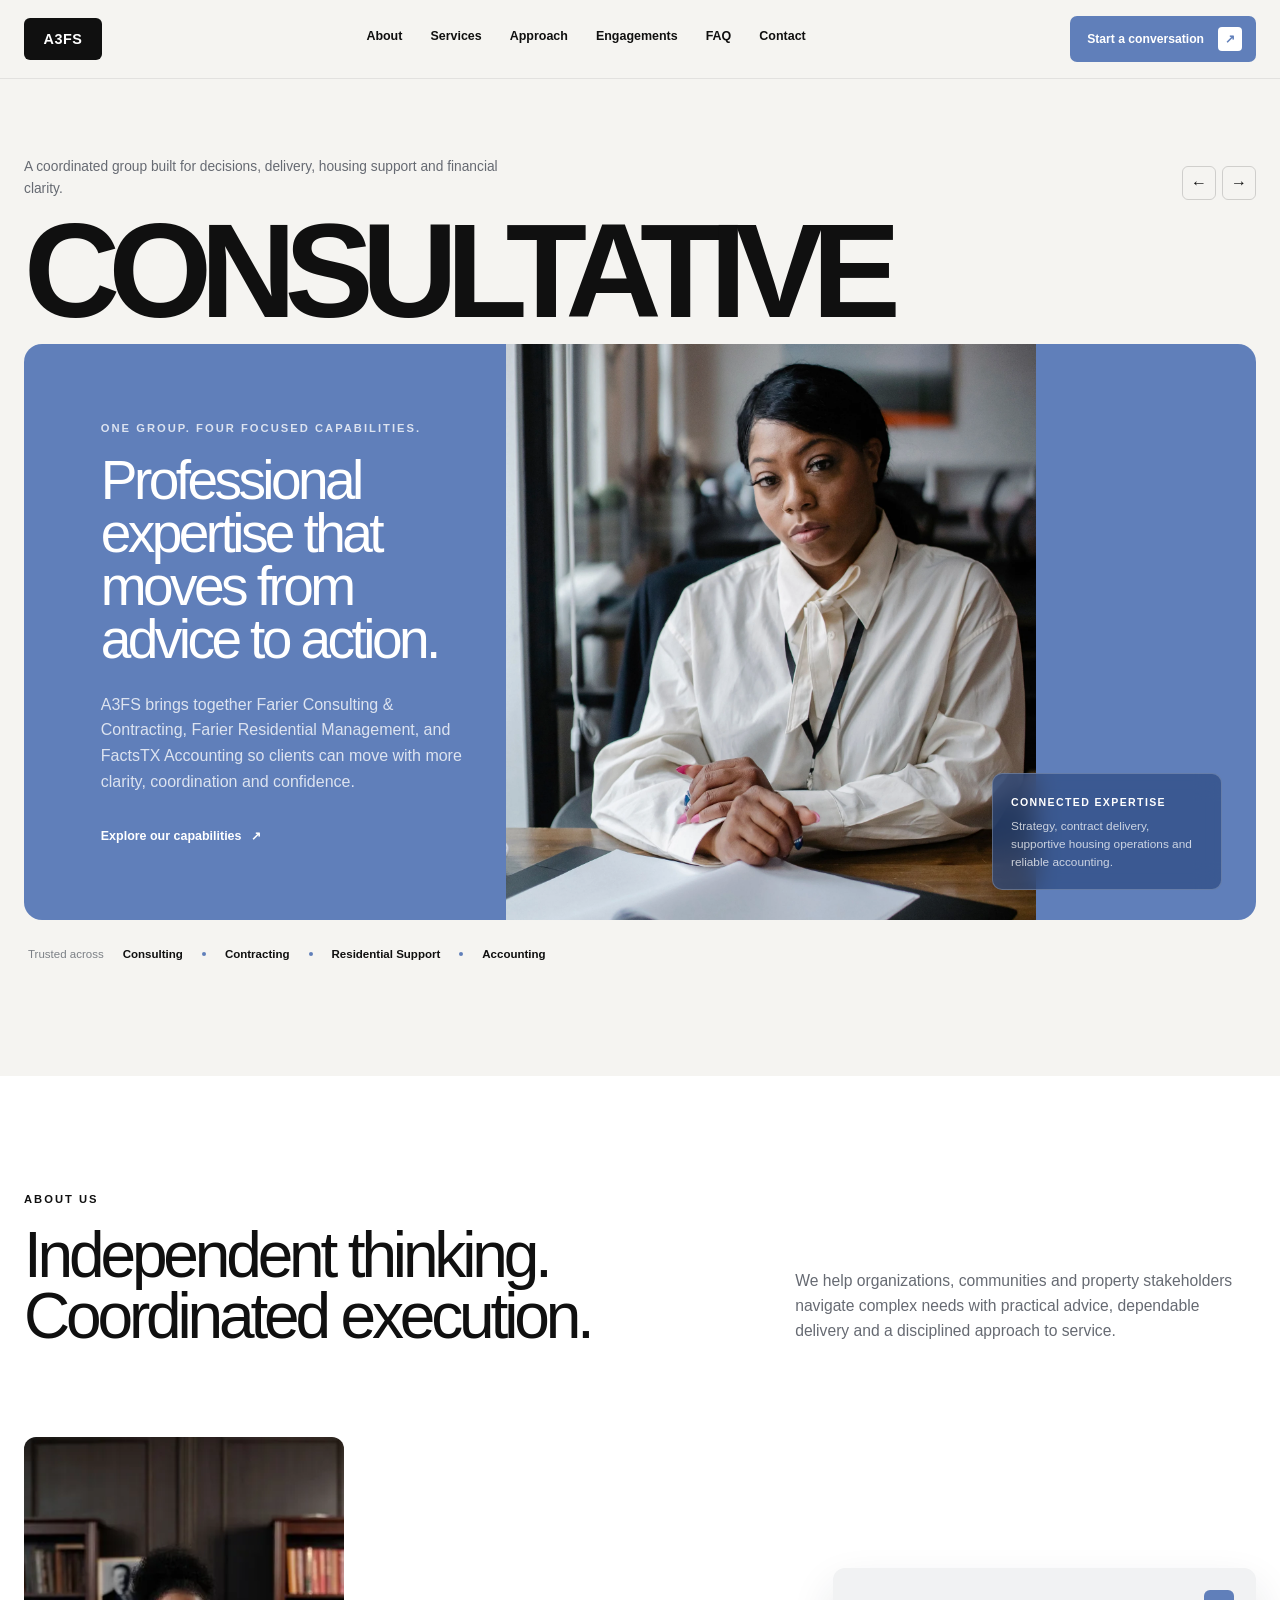
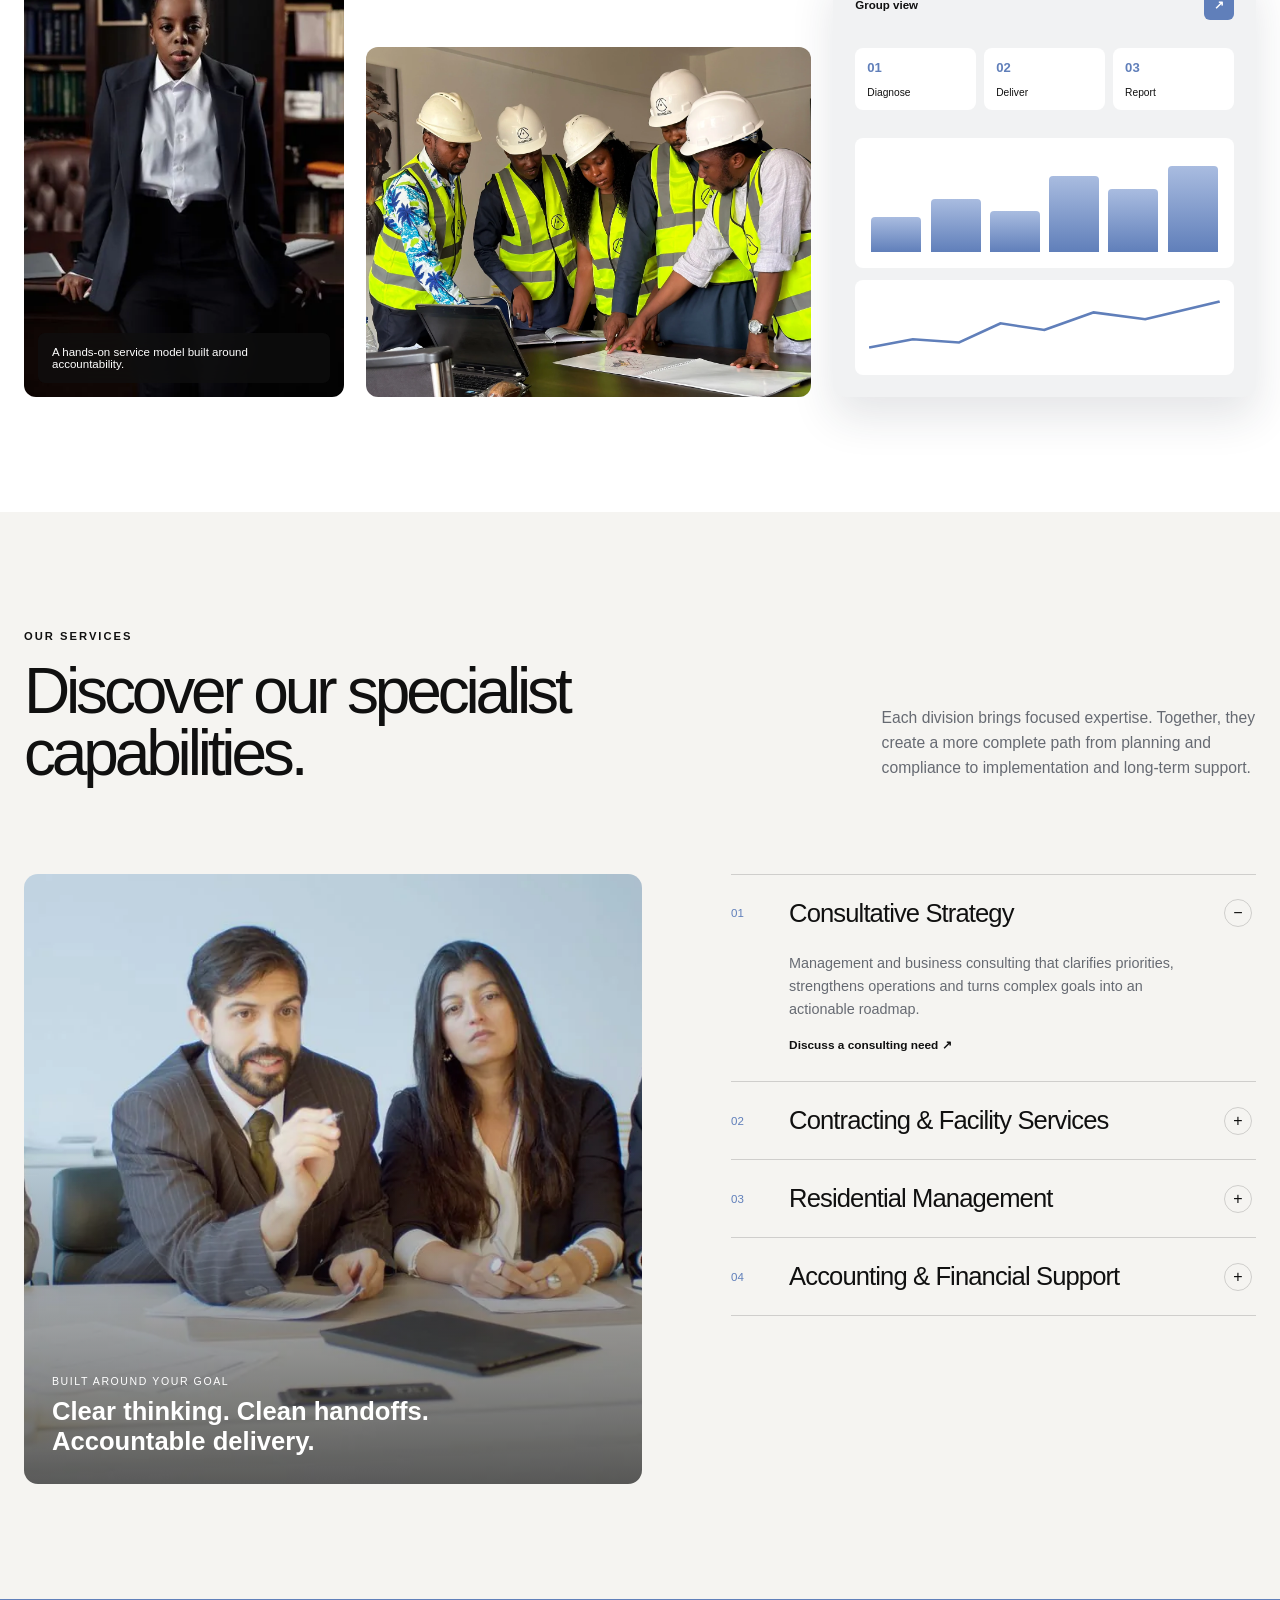
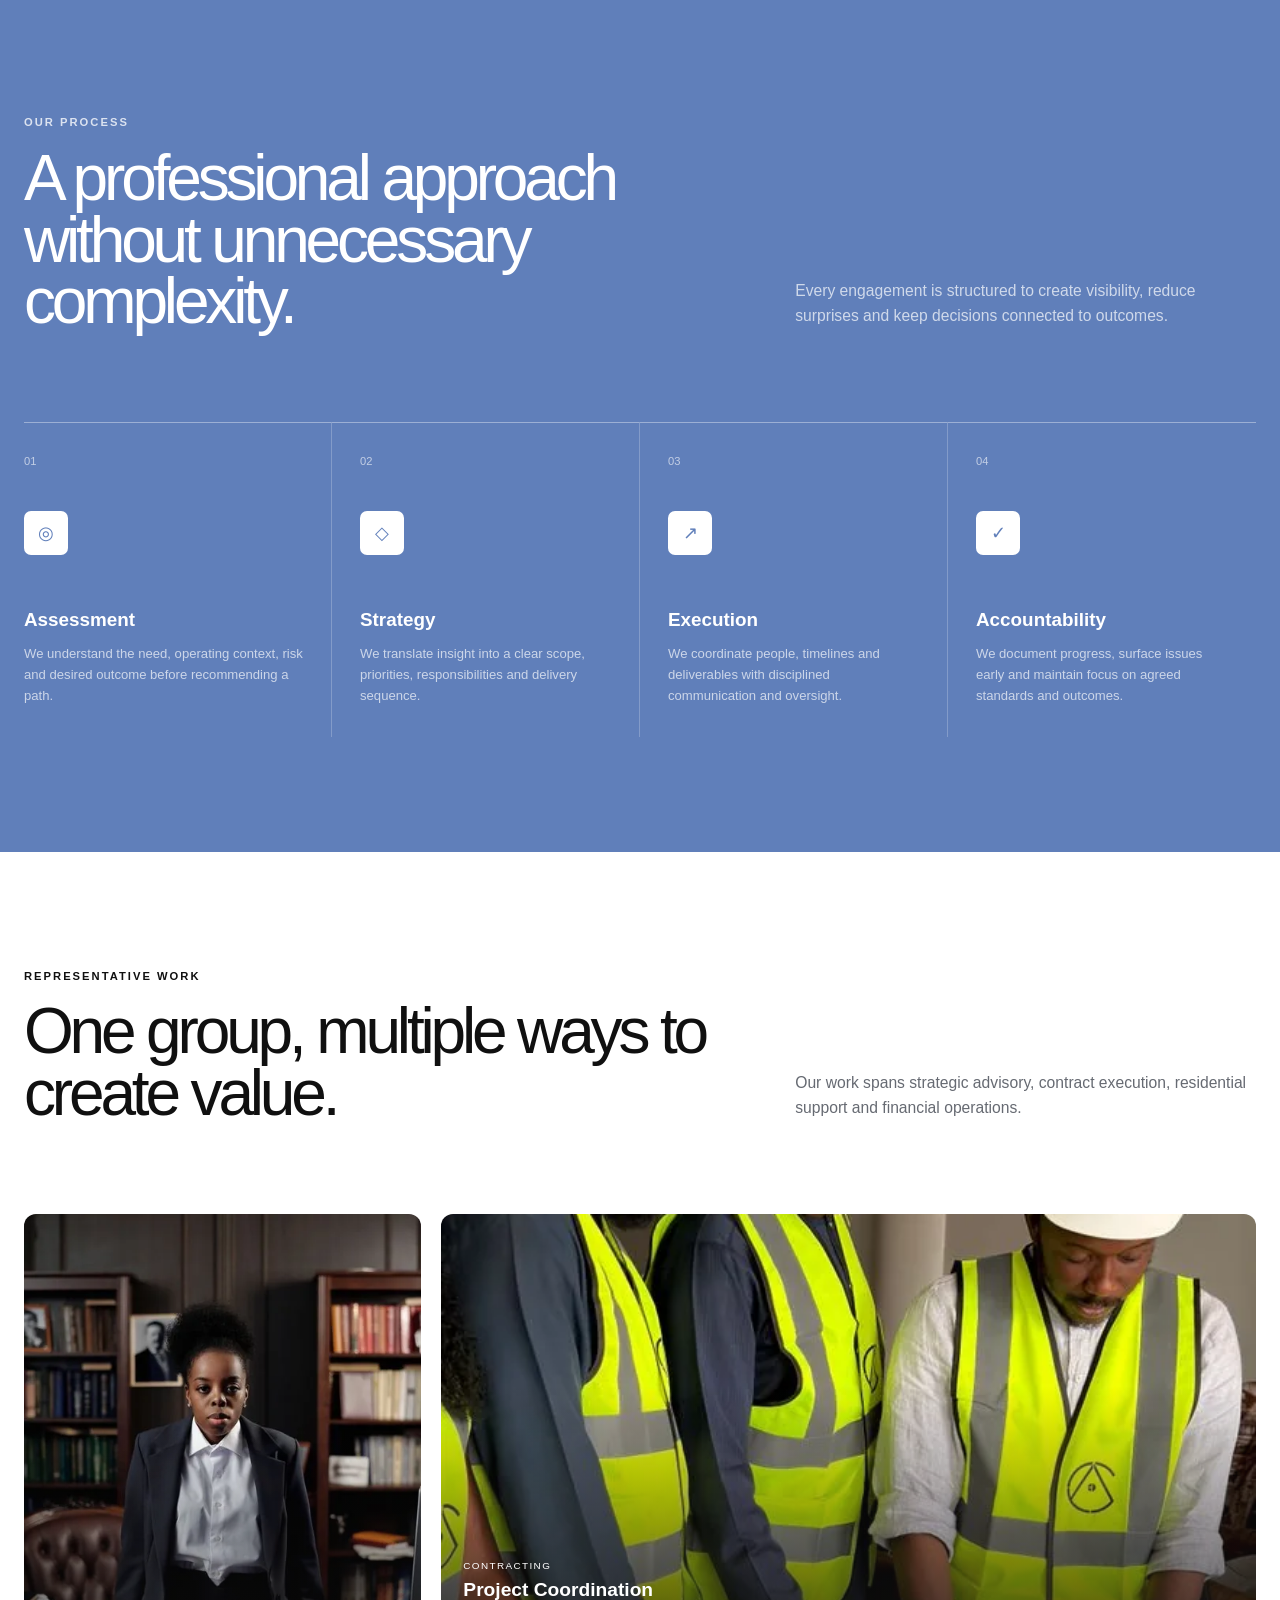
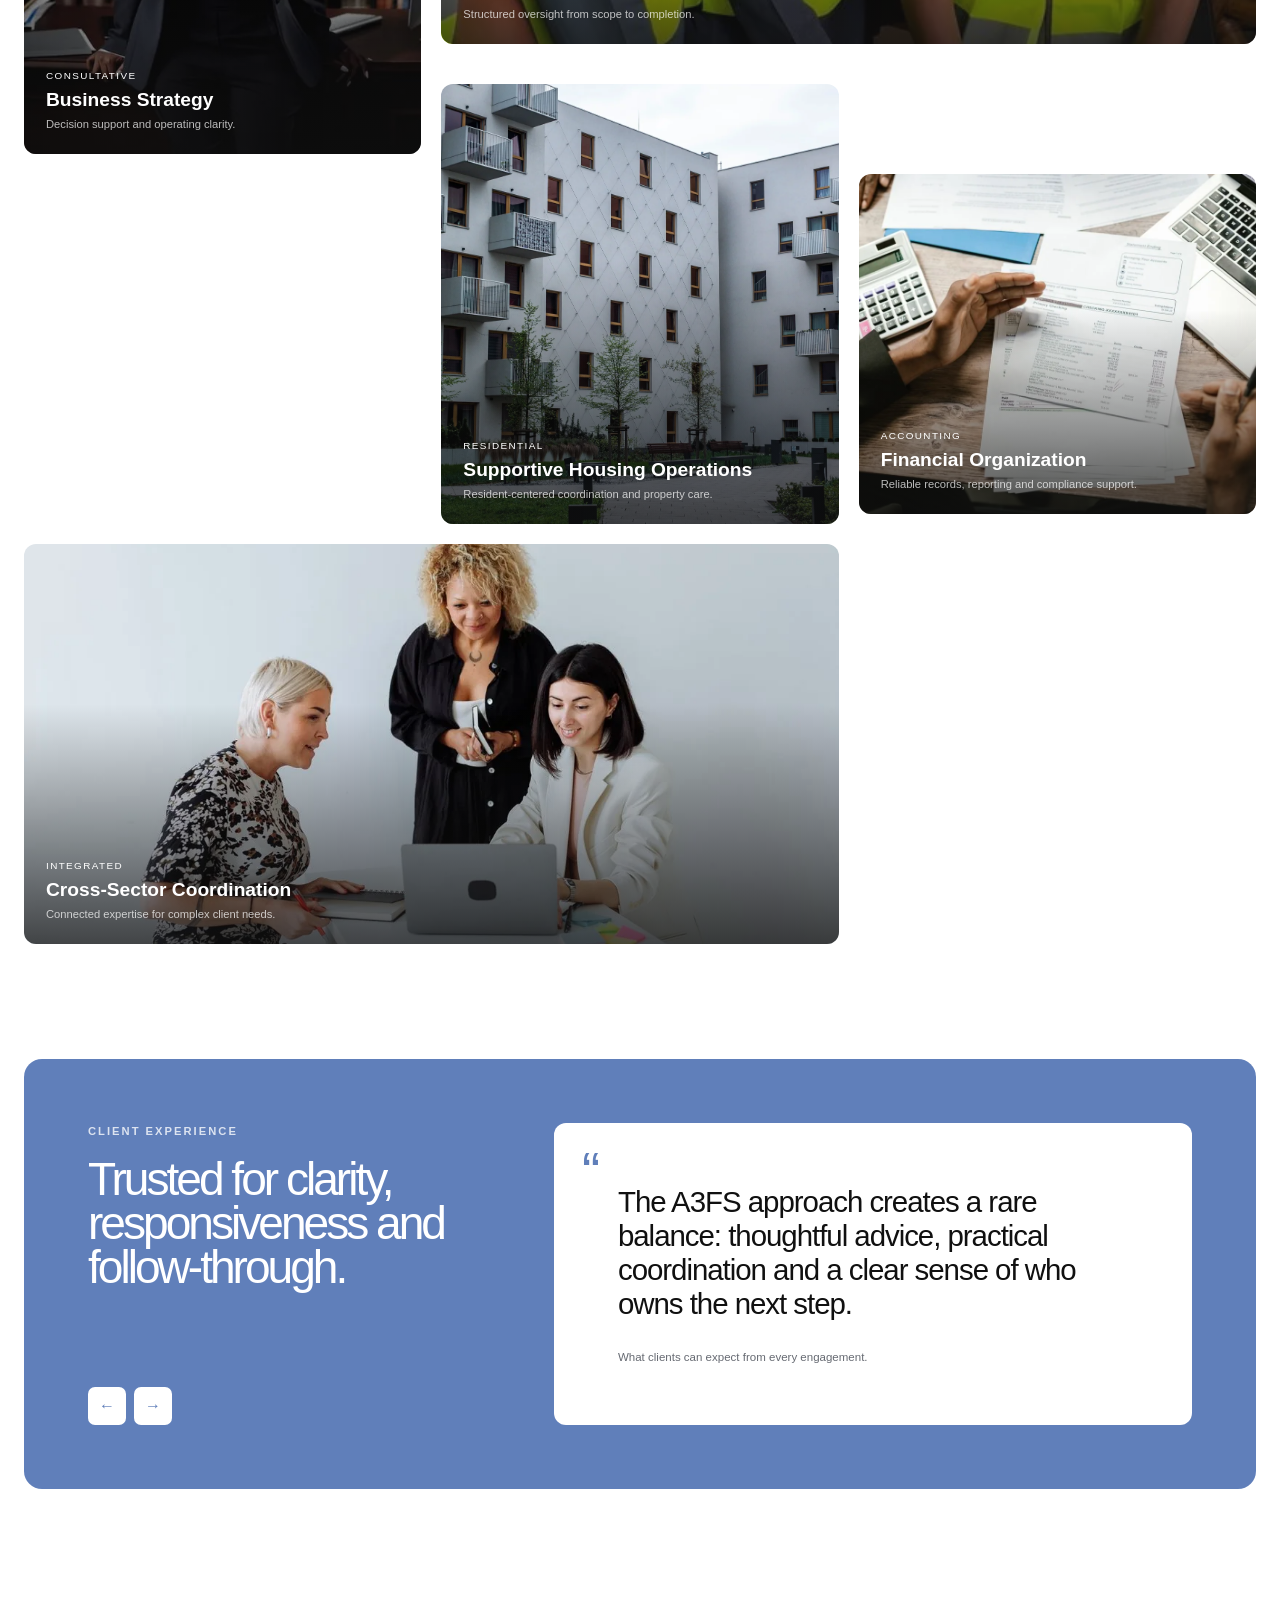
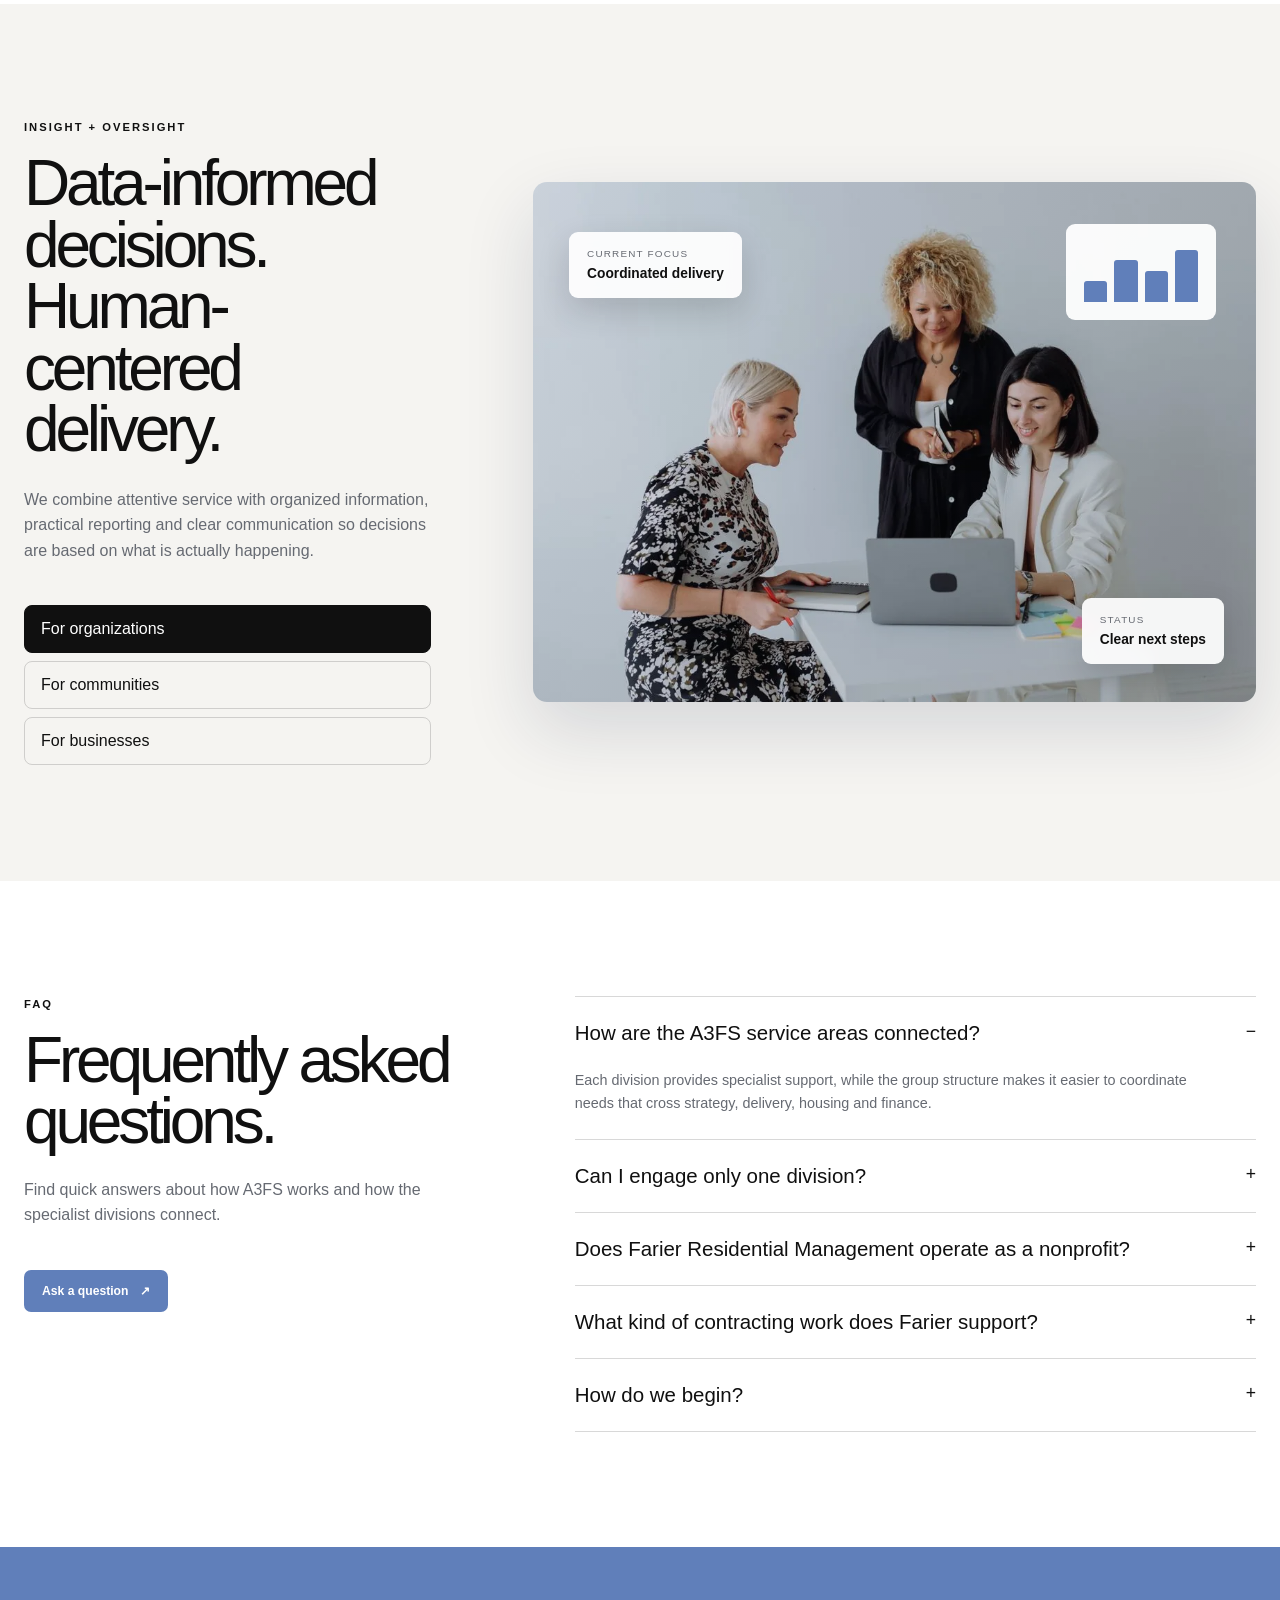
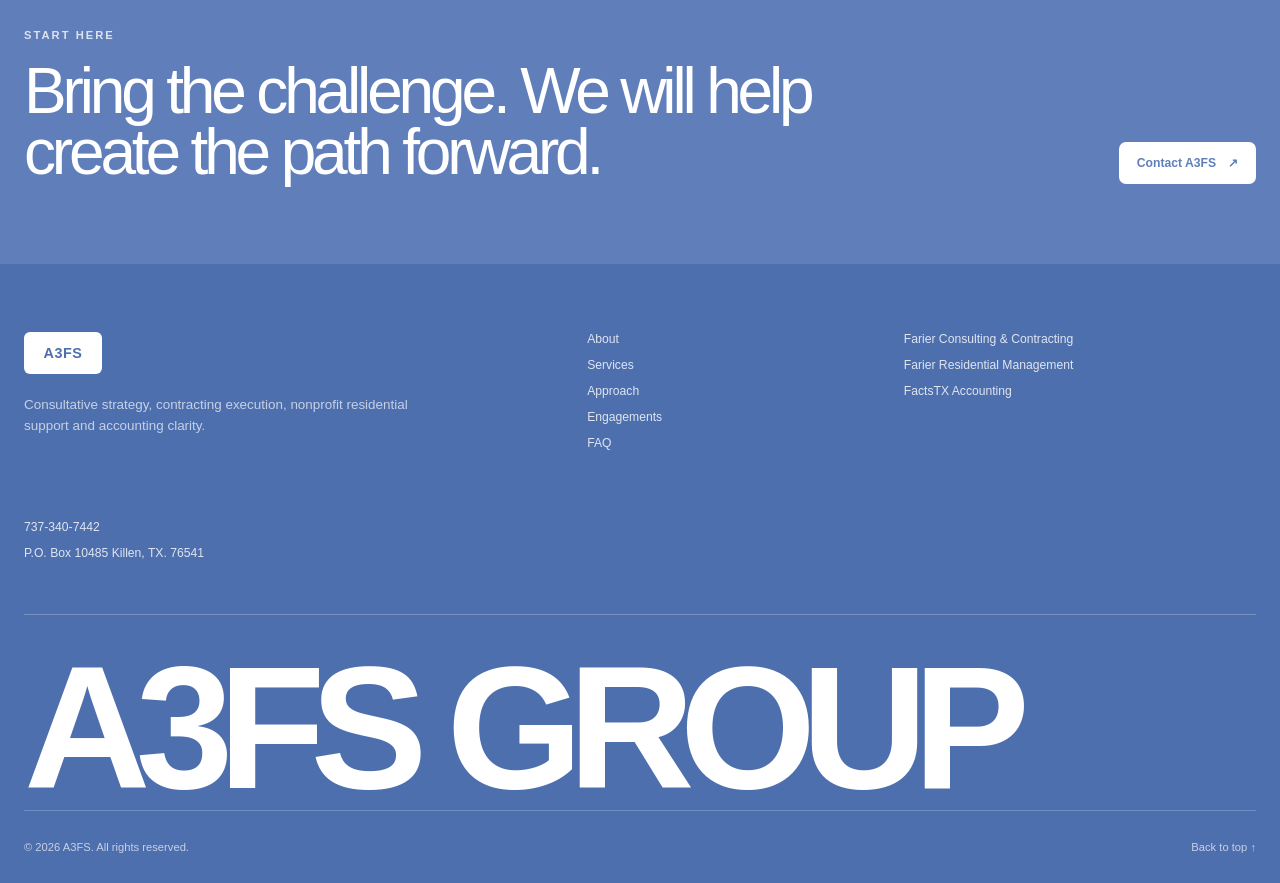
==== index.html @ 87b5f7b6 "first commit" ====
<!DOCTYPE html>
<html lang="en">
<head>
  <meta charset="UTF-8" />
  <meta name="viewport" content="width=device-width, initial-scale=1.0" />
  <meta name="description" content="A3FS unites consultative strategy, contracting execution, nonprofit residential support, and accounting clarity under one coordinated group." />
  <meta name="theme-color" content="#5f7fba" />
  <title>A3FS | Consultative, Contracting, Residential & Accounting</title>
  <link rel="preload" href="assets/images/hero-businesswoman.webp" as="image" />
  <link rel="stylesheet" href="styles.css" />
  
  <script src="script.js" defer></script>
</head>
<body>
  <a class="skip-link" href="#main-content">Skip to content</a>

  <header class="site-header" id="top">
    <div class="shell site-header__inner">
      <a class="brand" href="#top" aria-label="A3FS home">
        <span class="brand__mark">A3FS</span>
      </a>

      <button class="menu-toggle" type="button" aria-expanded="false" aria-controls="primary-navigation" aria-label="Open navigation menu">
        <span></span><span></span>
      </button>

      <nav class="primary-nav" id="primary-navigation" aria-label="Primary navigation">
        <a href="#about">About</a>
        <a href="#services">Services</a>
        <a href="#approach">Approach</a>
        <a href="#engagements">Engagements</a>
        <a href="#faq">FAQ</a>
        <a href="#contact">Contact</a>
      </nav>

      <a class="header-cta" href="#contact">
        <span>Start a conversation</span>
        <span aria-hidden="true">↗</span>
      </a>
    </div>
  </header>

  <main id="main-content">
    <section class="hero section" aria-labelledby="hero-title">
      <div class="shell">
        <div class="hero__topline">
          <p>A coordinated group built for decisions, delivery, housing support and financial clarity.</p>
          <div class="hero__controls" aria-label="Headline controls">
            <button class="icon-button" type="button" data-word-direction="prev" aria-label="Show previous headline word">←</button>
            <button class="icon-button" type="button" data-word-direction="next" aria-label="Show next headline word">→</button>
          </div>
        </div>

        <h1 class="hero__headline" id="hero-title" aria-live="polite">
          <span class="word-rotator" data-word-rotator>
            <span class="word-rotator__word is-active">CONSULTATIVE</span>
            <span class="word-rotator__word">CONTRACTING</span>
            <span class="word-rotator__word">RESIDENTIAL</span>
            <span class="word-rotator__word">ACCOUNTING</span>
          </span>
        </h1>

        <div class="hero-card reveal">
          <div class="hero-card__copy">
            <p class="eyebrow eyebrow--light">One group. Four focused capabilities.</p>
            <h2>Professional expertise that moves from advice to action.</h2>
            <p>A3FS brings together Farier Consulting &amp; Contracting, Farier Residential Management, and FactsTX Accounting so clients can move with more clarity, coordination and confidence.</p>
            <a class="text-link text-link--light" href="#services">Explore our capabilities <span aria-hidden="true">↗</span></a>
          </div>

          <div class="hero-card__portrait-wrap">
            <div class="hero-card__shape" aria-hidden="true"></div>
            <img class="hero-card__portrait" src="assets/images/hero-businesswoman.webp" alt="A confident business professional" width="1600" height="2400" />
          </div>

          <div class="hero-card__note">
            <span>Connected expertise</span>
            <p>Strategy, contract delivery, supportive housing operations and reliable accounting.</p>
          </div>
        </div>

        <div class="client-strip reveal" aria-label="A3FS business areas">
          <span>Trusted across</span>
          <strong>Consulting</strong>
          <i aria-hidden="true"></i>
          <strong>Contracting</strong>
          <i aria-hidden="true"></i>
          <strong>Residential Support</strong>
          <i aria-hidden="true"></i>
          <strong>Accounting</strong>
        </div>
      </div>
    </section>

    <section class="section about" id="about">
      <div class="shell">
        <div class="section-intro reveal">
          <div>
            <p class="eyebrow">About us</p>
            <h2>Independent thinking. Coordinated execution.</h2>
          </div>
          <p>We help organizations, communities and property stakeholders navigate complex needs with practical advice, dependable delivery and a disciplined approach to service.</p>
        </div>

        <div class="about-grid reveal">
          <figure class="about-grid__portrait">
            <img src="assets/images/executive-portrait.webp" alt="A professional executive standing in an office" width="500" height="750" loading="lazy" />
            <figcaption>A hands-on service model built around accountability.</figcaption>
          </figure>

          <figure class="about-grid__architecture">
            <img src="assets/images/consulting-contracting.webp" alt="Professionals reviewing plans together" width="1600" height="1200" loading="lazy" />
          </figure>

          <div class="insight-card" aria-label="Illustrative coordination dashboard">
            <div class="insight-card__header">
              <span>Group view</span>
              <button type="button" aria-label="Open dashboard preview">↗</button>
            </div>
            <div class="insight-card__metrics">
              <span><b>01</b> Diagnose</span>
              <span><b>02</b> Deliver</span>
              <span><b>03</b> Report</span>
            </div>
            <div class="insight-card__chart" aria-hidden="true">
              <i style="--bar: 36%"></i>
              <i style="--bar: 54%"></i>
              <i style="--bar: 42%"></i>
              <i style="--bar: 78%"></i>
              <i style="--bar: 64%"></i>
              <i style="--bar: 88%"></i>
            </div>
            <div class="insight-card__line" aria-hidden="true">
              <svg viewBox="0 0 320 80" preserveAspectRatio="none">
                <polyline points="0,64 40,54 82,58 120,35 160,43 205,22 252,30 320,9" fill="none" stroke="currentColor" stroke-width="3" />
              </svg>
            </div>
          </div>
        </div>
      </div>
    </section>

    <section class="section services" id="services">
      <div class="shell">
        <div class="section-intro section-intro--wide reveal">
          <div>
            <p class="eyebrow">Our services</p>
            <h2>Discover our specialist capabilities.</h2>
          </div>
          <p>Each division brings focused expertise. Together, they create a more complete path from planning and compliance to implementation and long-term support.</p>
        </div>

        <div class="services-layout">
          <figure class="services-feature reveal">
            <img src="assets/images/team-meeting.webp" alt="A business team in a professional meeting" width="1260" height="709" loading="lazy" />
            <div class="services-feature__overlay">
              <span>Built around your goal</span>
              <strong>Clear thinking. Clean handoffs. Accountable delivery.</strong>
            </div>
          </figure>

          <div class="service-list reveal">
            <article class="service-item is-open">
              <button class="service-item__trigger" type="button" aria-expanded="true">
                <span class="service-item__index">01</span>
                <span class="service-item__title">Consultative Strategy</span>
                <span class="service-item__icon" aria-hidden="true">−</span>
              </button>
              <div class="service-item__panel">
                <p>Management and business consulting that clarifies priorities, strengthens operations and turns complex goals into an actionable roadmap.</p>
                <a href="https://farierconsultingllc.com" target="_blank" rel="noopener noreferrer">Discuss a consulting need ↗</a>
              </div>
            </article>

            <article class="service-item">
              <button class="service-item__trigger" type="button" aria-expanded="false">
                <span class="service-item__index">02</span>
                <span class="service-item__title">Contracting &amp; Facility Services</span>
                <span class="service-item__icon" aria-hidden="true">+</span>
              </button>
              <div class="service-item__panel" hidden>
                <p>Construction coordination, facility support, project oversight and dependable contract delivery for public and private sector needs.</p>
                <a href="https://fariercc.com" target="_blank" rel="noopener noreferrer">Discuss a project ↗</a>
              </div>
            </article>

            <article class="service-item">
              <button class="service-item__trigger" type="button" aria-expanded="false">
                <span class="service-item__index">03</span>
                <span class="service-item__title">Residential Management</span>
                <span class="service-item__icon" aria-hidden="true">+</span>
              </button>
              <div class="service-item__panel" hidden>
                <p>Mission-driven residential support focused on safe housing, dignified resident experience, property coordination and community stability.</p>
                <a href="https://farierresidentialmanagement.com" target="_blank" rel="noopener noreferrer">Explore residential support ↗</a>
              </div>
            </article>

            <article class="service-item">
              <button class="service-item__trigger" type="button" aria-expanded="false">
                <span class="service-item__index">04</span>
                <span class="service-item__title">Accounting &amp; Financial Support</span>
                <span class="service-item__icon" aria-hidden="true">+</span>
              </button>
              <div class="service-item__panel" hidden>
                <p>Bookkeeping, reporting, tax support and organized financial systems that help businesses understand their numbers and make confident decisions.</p>
                <a href="https://factstx.com" target="_blank" rel="noopener noreferrer">Talk to FactsTX ↗</a>
              </div>
            </article>
          </div>
        </div>
      </div>
    </section>

    <section class="section approach" id="approach">
      <div class="shell">
        <div class="section-intro section-intro--light reveal">
          <div>
            <p class="eyebrow eyebrow--light">Our process</p>
            <h2>A professional approach without unnecessary complexity.</h2>
          </div>
          <p>Every engagement is structured to create visibility, reduce surprises and keep decisions connected to outcomes.</p>
        </div>

        <div class="process-grid reveal">
          <article>
            <span>01</span>
            <div class="process-icon" aria-hidden="true">◎</div>
            <h3>Assessment</h3>
            <p>We understand the need, operating context, risk and desired outcome before recommending a path.</p>
          </article>
          <article>
            <span>02</span>
            <div class="process-icon" aria-hidden="true">◇</div>
            <h3>Strategy</h3>
            <p>We translate insight into a clear scope, priorities, responsibilities and delivery sequence.</p>
          </article>
          <article>
            <span>03</span>
            <div class="process-icon" aria-hidden="true">↗</div>
            <h3>Execution</h3>
            <p>We coordinate people, timelines and deliverables with disciplined communication and oversight.</p>
          </article>
          <article>
            <span>04</span>
            <div class="process-icon" aria-hidden="true">✓</div>
            <h3>Accountability</h3>
            <p>We document progress, surface issues early and maintain focus on agreed standards and outcomes.</p>
          </article>
        </div>
      </div>
    </section>

    <section class="section engagements" id="engagements">
      <div class="shell">
        <div class="section-intro reveal">
          <div>
            <p class="eyebrow">Representative work</p>
            <h2>One group, multiple ways to create value.</h2>
          </div>
          <p>Our work spans strategic advisory, contract execution, residential support and financial operations.</p>
        </div>

        <div class="project-mosaic">
          <article class="project-card project-card--portrait reveal">
            <img src="assets/images/executive-portrait.webp" alt="Professional executive portrait" width="500" height="750" loading="lazy" />
            <div><span>Consultative</span><h3>Business Strategy</h3><p>Decision support and operating clarity.</p></div>
          </article>

          <article class="project-card project-card--wide reveal">
            <img src="assets/images/construction-team.webp" alt="Construction professionals reviewing a site plan" width="563" height="750" loading="lazy" />
            <div><span>Contracting</span><h3>Project Coordination</h3><p>Structured oversight from scope to completion.</p></div>
          </article>

          <article class="project-card project-card--landscape reveal">
            <img src="assets/images/residential-modern.webp" alt="Modern residential apartment community" width="1067" height="1600" loading="lazy" />
            <div><span>Residential</span><h3>Supportive Housing Operations</h3><p>Resident-centered coordination and property care.</p></div>
          </article>

          <article class="project-card project-card--square reveal">
            <img src="assets/images/accounting-desk.webp" alt="Financial documents and calculator on a desk" width="1125" height="750" loading="lazy" />
            <div><span>Accounting</span><h3>Financial Organization</h3><p>Reliable records, reporting and compliance support.</p></div>
          </article>

          <article class="project-card project-card--wide-bottom reveal">
            <img src="assets/images/women-collaborating.webp" alt="Professionals collaborating in an office" width="1125" height="750" loading="lazy" />
            <div><span>Integrated</span><h3>Cross-Sector Coordination</h3><p>Connected expertise for complex client needs.</p></div>
          </article>
        </div>
      </div>
    </section>

    <section class="section testimonial-section">
      <div class="shell">
        <div class="testimonial reveal">
          <div class="testimonial__meta">
            <p class="eyebrow eyebrow--light">Client experience</p>
            <h2>Trusted for clarity, responsiveness and follow-through.</h2>
            <div class="testimonial__controls">
              <button type="button" data-testimonial-direction="prev" aria-label="Previous testimonial">←</button>
              <button type="button" data-testimonial-direction="next" aria-label="Next testimonial">→</button>
            </div>
          </div>

          <div class="testimonial__slides" aria-live="polite">
            <blockquote class="testimonial__slide is-active">
              <span class="quote-mark" aria-hidden="true">“</span>
              <p>The A3FS approach creates a rare balance: thoughtful advice, practical coordination and a clear sense of who owns the next step.</p>
              <footer>What clients can expect from every engagement.</footer>
            </blockquote>
            <blockquote class="testimonial__slide">
              <span class="quote-mark" aria-hidden="true">“</span>
              <p>Every service area is distinct, but the experience feels connected. That makes complex work easier to understand and manage.</p>
              <footer>A coordinated group model built for confidence.</footer>
            </blockquote>
          </div>
        </div>
      </div>
    </section>

    <section class="section intelligence">
      <div class="shell intelligence__grid">
        <div class="intelligence__copy reveal">
          <p class="eyebrow">Insight + oversight</p>
          <h2>Data-informed decisions. Human-centered delivery.</h2>
          <p>We combine attentive service with organized information, practical reporting and clear communication so decisions are based on what is actually happening.</p>

          <div class="audience-tabs" role="tablist" aria-label="Service audience">
            <button class="is-active" type="button" role="tab" aria-selected="true" data-audience="organizations">For organizations</button>
            <button type="button" role="tab" aria-selected="false" data-audience="communities">For communities</button>
            <button type="button" role="tab" aria-selected="false" data-audience="businesses">For businesses</button>
          </div>
        </div>

        <div class="intelligence-card reveal">
          <img src="assets/images/women-collaborating.webp" alt="Three professionals reviewing work together" width="1125" height="750" loading="lazy" />
          <div class="floating-metric floating-metric--one"><span>Current focus</span><strong data-audience-copy>Coordinated delivery</strong></div>
          <div class="floating-metric floating-metric--two"><span>Status</span><strong>Clear next steps</strong></div>
          <div class="mini-dashboard" aria-hidden="true">
            <span></span><span></span><span></span><span></span>
          </div>
        </div>
      </div>
    </section>

    <section class="section faq" id="faq">
      <div class="shell faq__grid">
        <div class="faq__intro reveal">
          <p class="eyebrow">FAQ</p>
          <h2>Frequently asked questions.</h2>
          <p>Find quick answers about how A3FS works and how the specialist divisions connect.</p>
          <a class="button" href="#contact">Ask a question <span aria-hidden="true">↗</span></a>
        </div>

        <div class="faq-list reveal">
          <article class="faq-item is-open">
            <button type="button" aria-expanded="true">
              <span>How are the A3FS service areas connected?</span><b aria-hidden="true">−</b>
            </button>
            <div class="faq-item__answer"><p>Each division provides specialist support, while the group structure makes it easier to coordinate needs that cross strategy, delivery, housing and finance.</p></div>
          </article>
          <article class="faq-item">
            <button type="button" aria-expanded="false">
              <span>Can I engage only one division?</span><b aria-hidden="true">+</b>
            </button>
            <div class="faq-item__answer" hidden><p>Yes. Clients can work with the division that matches their immediate need without committing to any additional service.</p></div>
          </article>
          <article class="faq-item">
            <button type="button" aria-expanded="false">
              <span>Does Farier Residential Management operate as a nonprofit?</span><b aria-hidden="true">+</b>
            </button>
            <div class="faq-item__answer" hidden><p>Yes. Its residential work is mission-driven, with an emphasis on housing stability, dignified support and responsible property coordination.</p></div>
          </article>
          <article class="faq-item">
            <button type="button" aria-expanded="false">
              <span>What kind of contracting work does Farier support?</span><b aria-hidden="true">+</b>
            </button>
            <div class="faq-item__answer" hidden><p>Farier supports construction and facility services, project coordination, operational delivery and contracting needs for public and private organizations.</p></div>
          </article>
          <article class="faq-item">
            <button type="button" aria-expanded="false">
              <span>How do we begin?</span><b aria-hidden="true">+</b>
            </button>
            <div class="faq-item__answer" hidden><p>Start with a brief conversation about your need, desired outcome and timeline. The appropriate division can then recommend the clearest next step.</p></div>
          </article>
        </div>
      </div>
    </section>

    <section class="contact-band" id="contact">
      <div class="shell contact-band__inner reveal">
        <div>
          <p class="eyebrow eyebrow--light">Start here</p>
          <h2>Bring the challenge. We will help create the path forward.</h2>
        </div>
        <a class="button button--light" href="mailto:info@a3fs.com">Contact A3FS <span aria-hidden="true">↗</span></a>
      </div>
    </section>
  </main>

  <footer class="site-footer">
    <div class="shell site-footer__top">
      <div>
        <a class="brand brand--footer" href="#top"><span class="brand__mark">A3FS</span></a>
        <p>Consultative strategy, contracting execution, nonprofit residential support and accounting clarity.</p>
      </div>
      <div class="site-footer__links">
        <a href="#about">About</a>
        <a href="#services">Services</a>
        <a href="#approach">Approach</a>
        <a href="#engagements">Engagements</a>
        <a href="#faq">FAQ</a>
      </div>
      <div class="site-footer__links">
        <a href="#services">Farier Consulting &amp; Contracting</a>
        <a href="#services">Farier Residential Management</a>
        <a href="#services">FactsTX Accounting</a>
      </div>

      <div class="site-footer__links">
        <a href="tel:737-340-7442">737-340-7442</a>
        <a href="#services">P.O. Box 10485 Killen, TX. 76541</a>
      </div>
    </div>

    <div class="shell site-footer__wordmark" aria-hidden="true">A3FS GROUP</div>

    <div class="shell site-footer__bottom">
      <span>© <span id="current-year"></span> A3FS. All rights reserved.</span>
      <a href="#top">Back to top ↑</a>
    </div>
  </footer>
</body>
</html>
---- styles.css ----
:root {
  --ink: #101010;
  --muted: #666a72;
  --paper: #f5f4f1;
  --white: #ffffff;
  --blue: #607fba;
  --blue-deep: #4e6fae;
  --blue-dark: #2b4b84;
  --blue-pale: #dbe4f5;
  --line: rgba(16, 16, 16, 0.16);
  --radius: 18px;
  --shell: 1380px;
  --shadow: 0 28px 70px rgba(21, 37, 68, 0.14);
}

* { box-sizing: border-box; }
html { scroll-behavior: smooth; }
body {
  margin: 0;
  color: var(--ink);
  background: var(--paper);
  font-family: Arial, Helvetica, sans-serif;
  -webkit-font-smoothing: antialiased;
}
img { display: block; width: 100%; }
a { color: inherit; text-decoration: none; }
button, input, textarea { font: inherit; }
button { color: inherit; }

.skip-link {
  position: fixed;
  top: 12px;
  left: 12px;
  z-index: 1000;
  padding: 11px 16px;
  background: var(--ink);
  color: var(--white);
  border-radius: 999px;
  transform: translateY(-150%);
}
.skip-link:focus { transform: translateY(0); }

.shell { width: min(calc(100% - 48px), var(--shell)); margin-inline: auto; }
.section { padding: clamp(78px, 9vw, 140px) 0; }
.eyebrow {
  margin: 0 0 16px;
  font-size: 0.7rem;
  font-weight: 700;
  letter-spacing: 0.18em;
  text-transform: uppercase;
}
.eyebrow--light { color: rgba(255, 255, 255, 0.78); }

h1, h2, h3, p { margin-top: 0; }
h2 {
  margin-bottom: 0;
  max-width: 900px;
  font-size: clamp(2.6rem, 5vw, 5.4rem);
  font-weight: 500;
  line-height: 0.96;
  letter-spacing: -0.065em;
}
h3 { font-size: 1.15rem; }
p { line-height: 1.6; }

.site-header {
  position: sticky;
  top: 0;
  z-index: 100;
  background: rgba(245, 244, 241, 0.88);
  border-bottom: 1px solid rgba(16, 16, 16, 0.08);
  backdrop-filter: blur(18px);
}
.site-header__inner {
  display: grid;
  grid-template-columns: auto 1fr auto;
  gap: 34px;
  align-items: center;
  min-height: 78px;
}
.brand { display: inline-flex; align-items: center; }
.brand__mark {
  display: grid;
  place-items: center;
  min-width: 78px;
  height: 42px;
  padding: 0 14px;
  color: var(--white);
  background: var(--ink);
  border-radius: 6px;
  font-size: 0.9rem;
  font-weight: 800;
  letter-spacing: 0.04em;
}
.primary-nav { display: flex; justify-content: center; gap: 28px; }
.primary-nav a { font-size: 0.78rem; font-weight: 700; }
.primary-nav a::after {
  display: block;
  width: 0;
  height: 1px;
  margin-top: 5px;
  content: "";
  background: var(--ink);
  transition: width 0.25s ease;
}
.primary-nav a:hover::after { width: 100%; }
.header-cta {
  display: inline-flex;
  align-items: center;
  gap: 14px;
  padding: 11px 14px 11px 17px;
  color: var(--white);
  background: var(--blue);
  border-radius: 7px;
  font-size: 0.76rem;
  font-weight: 700;
}
.header-cta span:last-child {
  display: grid;
  place-items: center;
  width: 24px;
  height: 24px;
  color: var(--blue);
  background: var(--white);
  border-radius: 4px;
}
.menu-toggle {
  display: none;
  width: 42px;
  height: 42px;
  padding: 10px;
  background: none;
  border: 1px solid var(--line);
  border-radius: 8px;
}
.menu-toggle span { display: block; height: 2px; margin: 5px 0; background: var(--ink); transition: 0.25s ease; }

.hero { padding-top: clamp(56px, 6vw, 92px); }
.hero__topline {
  display: flex;
  justify-content: space-between;
  align-items: flex-end;
  gap: 30px;
  margin-bottom: 14px;
}
.hero__topline p { max-width: 500px; margin-bottom: 0; color: var(--muted); font-size: 0.86rem; }
.hero__controls { display: flex; gap: 6px; }
.icon-button {
  width: 34px;
  height: 34px;
  background: transparent;
  border: 1px solid var(--line);
  border-radius: 6px;
  cursor: pointer;
}
.icon-button:hover { background: var(--ink); color: var(--white); }
.hero__headline {
  position: relative;
  z-index: 2;
  height: 1.04em;
  margin: 0 0 -0.065em;
  overflow: hidden;
  font-size: clamp(4.1rem, 10.4vw, 10.4rem);
  font-weight: 700;
  line-height: 0.86;
  letter-spacing: -0.088em;
  white-space: nowrap;
}
.word-rotator { position: relative; display: block; height: 100%; }
.word-rotator__word {
  position: absolute;
  inset: 0;
  display: flex;
  align-items: flex-start;
  opacity: 0;
  transform: translateY(112%);
  transition: transform 0.8s cubic-bezier(0.77, 0, 0.18, 1), opacity 0.35s ease;
}
.word-rotator__word.is-active { opacity: 1; transform: translateY(0); }
.word-rotator__word.is-exiting { opacity: 0; transform: translateY(-112%); }
.word-rotator__word.is-entering-from-top { transform: translateY(-112%); }

.hero-card {
  position: relative;
  min-height: 510px;
  overflow: hidden;
  color: var(--white);
  background: var(--blue);
  border-radius: var(--radius);
}
.hero-card__copy {
  position: relative;
  z-index: 3;
  width: 43%;
  padding: clamp(42px, 6vw, 90px);
}
.hero-card__copy h2 { margin-bottom: 26px; max-width: 600px; color: var(--white); font-size: clamp(2.4rem, 4.3vw, 4.8rem); }
.hero-card__copy > p:last-of-type { max-width: 540px; color: rgba(255, 255, 255, 0.78); }
.text-link { display: inline-flex; gap: 10px; align-items: center; margin-top: 18px; font-size: 0.78rem; font-weight: 700; }
.text-link--light { color: var(--white); }
.hero-card__portrait-wrap { position: absolute; inset: 0 16% 0 38%; }
.hero-card__portrait {
  position: absolute;
  z-index: 2;
  right: 4%;
  bottom: -15%;
  width: min(43vw, 530px);
  height: auto;
  object-fit: contain;
  filter: saturate(0.9) contrast(1.02);
}
.hero-card__shape {
  position: absolute;
  right: 9%;
  bottom: -38%;
  width: 58%;
  aspect-ratio: 1;
  border: 1px solid rgba(255, 255, 255, 0.22);
  border-radius: 50%;
}
.hero-card__shape::before,
.hero-card__shape::after {
  position: absolute;
  inset: 13%;
  content: "";
  border: 1px solid rgba(255, 255, 255, 0.14);
  border-radius: 50%;
}
.hero-card__shape::after { inset: 28%; }
.hero-card__note {
  position: absolute;
  z-index: 4;
  right: 34px;
  bottom: 30px;
  width: 230px;
  padding: 18px;
  background: rgba(45, 75, 131, 0.72);
  border: 1px solid rgba(255, 255, 255, 0.22);
  border-radius: 10px;
  backdrop-filter: blur(12px);
}
.hero-card__note span { font-size: 0.66rem; font-weight: 700; letter-spacing: 0.13em; text-transform: uppercase; }
.hero-card__note p { margin: 8px 0 0; color: rgba(255, 255, 255, 0.74); font-size: 0.74rem; line-height: 1.5; }
.client-strip {
  display: flex;
  flex-wrap: wrap;
  align-items: center;
  gap: 19px;
  padding: 28px 4px 0;
  color: #7c8086;
  font-size: 0.72rem;
}
.client-strip strong { color: var(--ink); font-size: 0.72rem; }
.client-strip i { width: 4px; height: 4px; background: var(--blue); border-radius: 50%; }

.section-intro {
  display: grid;
  grid-template-columns: minmax(0, 1.2fr) minmax(280px, 0.8fr);
  gap: 80px;
  align-items: end;
  margin-bottom: clamp(56px, 7vw, 100px);
}
.section-intro > p { margin-bottom: 4px; color: var(--muted); font-size: 0.98rem; }
.section-intro--wide { grid-template-columns: minmax(0, 1.35fr) minmax(300px, 0.65fr); }
.section-intro--light { color: var(--white); }
.section-intro--light > p { color: rgba(255, 255, 255, 0.7); }

.about { background: var(--white); }
.about-grid {
  display: grid;
  grid-template-columns: 0.72fr 1fr 0.95fr;
  gap: 22px;
  align-items: end;
}
.about-grid figure { margin: 0; }
.about-grid__portrait { position: relative; height: 560px; overflow: hidden; border-radius: 12px; }
.about-grid__portrait img { height: 100%; object-fit: cover; object-position: center 15%; }
.about-grid__portrait figcaption {
  position: absolute;
  right: 14px;
  bottom: 14px;
  left: 14px;
  padding: 13px 14px;
  color: var(--white);
  background: rgba(16, 16, 16, 0.72);
  border-radius: 7px;
  font-size: 0.72rem;
  backdrop-filter: blur(10px);
}
.about-grid__architecture { height: 350px; overflow: hidden; border-radius: 12px; }
.about-grid__architecture img { height: 100%; object-fit: cover; }
.insight-card {
  min-height: 410px;
  padding: 22px;
  background: #f1f2f3;
  border-radius: 12px;
  box-shadow: 0 20px 44px rgba(31, 40, 61, 0.12);
}
.insight-card__header { display: flex; justify-content: space-between; align-items: center; font-size: 0.72rem; font-weight: 700; }
.insight-card__header button { width: 30px; height: 30px; color: var(--white); background: var(--blue); border: 0; border-radius: 6px; }
.insight-card__metrics { display: grid; grid-template-columns: repeat(3, 1fr); gap: 8px; margin: 28px 0; }
.insight-card__metrics span { padding: 12px; background: var(--white); border-radius: 8px; font-size: 0.64rem; }
.insight-card__metrics b { display: block; margin-bottom: 12px; color: var(--blue); font-size: 0.82rem; }
.insight-card__chart { display: flex; align-items: flex-end; gap: 9px; height: 130px; padding: 16px; background: var(--white); border-radius: 8px; }
.insight-card__chart i { flex: 1; height: var(--bar); background: linear-gradient(to top, var(--blue), #a9bce0); border-radius: 4px 4px 0 0; transform-origin: bottom; animation: chart-grow 1.1s ease both; }
.insight-card__line { height: 95px; margin-top: 12px; padding: 14px; color: var(--blue); background: var(--white); border-radius: 8px; }
.insight-card__line svg { width: 100%; height: 100%; }
@keyframes chart-grow { from { transform: scaleY(0); } }

.services { background: var(--paper); }
.services-layout { display: grid; grid-template-columns: minmax(0, 1fr) minmax(380px, 0.85fr); gap: clamp(48px, 7vw, 110px); align-items: start; }
.services-feature { position: sticky; top: 114px; height: 610px; margin: 0; overflow: hidden; border-radius: 14px; }
.services-feature img { height: 100%; object-fit: cover; }
.services-feature::after { position: absolute; inset: 0; content: ""; background: linear-gradient(to top, rgba(16,16,16,.66), transparent 55%); }
.services-feature__overlay { position: absolute; z-index: 2; right: 28px; bottom: 28px; left: 28px; color: var(--white); }
.services-feature__overlay span { display: block; margin-bottom: 10px; font-size: 0.66rem; letter-spacing: 0.15em; text-transform: uppercase; }
.services-feature__overlay strong { display: block; max-width: 460px; font-size: 1.6rem; line-height: 1.15; }
.service-list { border-top: 1px solid var(--line); }
.service-item { border-bottom: 1px solid var(--line); }
.service-item__trigger { display: grid; grid-template-columns: 44px 1fr 32px; gap: 14px; align-items: center; width: 100%; padding: 24px 0; text-align: left; background: transparent; border: 0; cursor: pointer; }
.service-item__index { color: var(--blue); font-size: 0.72rem; }
.service-item__title { font-size: clamp(1.18rem, 2vw, 1.85rem); letter-spacing: -0.035em; }
.service-item__icon { display: grid; place-items: center; width: 28px; height: 28px; border: 1px solid var(--line); border-radius: 50%; }
.service-item__panel { padding: 0 46px 28px 58px; }
.service-item__panel p { margin-bottom: 14px; color: var(--muted); font-size: 0.9rem; }
.service-item__panel a { font-size: 0.74rem; font-weight: 700; }

.approach { color: var(--white); background: var(--blue); }
.process-grid { display: grid; grid-template-columns: repeat(4, 1fr); }
.process-grid article { min-height: 315px; padding: 28px 28px 28px 0; border-top: 1px solid rgba(255,255,255,.38); border-right: 1px solid rgba(255,255,255,.22); }
.process-grid article + article { padding-left: 28px; }
.process-grid article:last-child { border-right: 0; }
.process-grid article > span { font-size: 0.7rem; color: rgba(255,255,255,.62); }
.process-icon { display: grid; place-items: center; width: 44px; height: 44px; margin: 42px 0 54px; color: var(--blue); background: var(--white); border-radius: 7px; font-size: 1.15rem; }
.process-grid h3 { margin-bottom: 12px; font-size: 1.18rem; }
.process-grid p { margin-bottom: 0; color: rgba(255,255,255,.68); font-size: 0.82rem; }

.engagements { background: var(--white); }
.project-mosaic { display: grid; grid-template-columns: repeat(12, 1fr); gap: 20px; align-items: start; }
.project-card { position: relative; min-height: 320px; overflow: hidden; background: #eef0f2; border-radius: 12px; }
.project-card img { height: 100%; object-fit: cover; transition: transform 0.6s ease; }
.project-card:hover img { transform: scale(1.035); }
.project-card::after { position: absolute; inset: 40% 0 0; content: ""; background: linear-gradient(to top, rgba(16,16,16,.74), transparent); }
.project-card > div { position: absolute; z-index: 2; right: 22px; bottom: 20px; left: 22px; color: var(--white); }
.project-card span { display: block; margin-bottom: 8px; font-size: 0.62rem; letter-spacing: 0.14em; text-transform: uppercase; }
.project-card h3 { margin-bottom: 5px; font-size: 1.2rem; }
.project-card p { margin-bottom: 0; color: rgba(255,255,255,.72); font-size: 0.7rem; }
.project-card--portrait { grid-column: span 4; height: 540px; }
.project-card--wide { grid-column: span 8; height: 430px; }
.project-card--wide img { object-position: center 28%; }
.project-card--landscape { grid-column: 5 / span 4; height: 440px; margin-top: -90px; }
.project-card--square { grid-column: 9 / span 4; height: 340px; }
.project-card--wide-bottom { grid-column: 1 / span 8; height: 400px; }

.testimonial-section { padding-top: 0; background: var(--white); }
.testimonial { display: grid; grid-template-columns: 0.78fr 1.22fr; gap: 58px; min-height: 430px; padding: clamp(34px, 5vw, 72px); color: var(--white); background: var(--blue); border-radius: var(--radius); }
.testimonial__meta { display: flex; flex-direction: column; }
.testimonial__meta h2 { font-size: clamp(2.2rem, 3.6vw, 4.2rem); color: var(--white); }
.testimonial__controls { display: flex; gap: 8px; margin-top: auto; }
.testimonial__controls button { width: 38px; height: 38px; color: var(--blue); background: var(--white); border: 0; border-radius: 7px; cursor: pointer; }
.testimonial__slides { position: relative; min-height: 280px; overflow: hidden; background: var(--white); border-radius: 12px; color: var(--ink); }
.testimonial__slide { position: absolute; inset: 0; display: flex; flex-direction: column; justify-content: center; margin: 0; padding: clamp(30px, 5vw, 72px); opacity: 0; transform: translateX(30px); transition: 0.5s ease; }
.testimonial__slide.is-active { opacity: 1; transform: translateX(0); }
.quote-mark { position: absolute; top: 22px; left: 28px; color: var(--blue); font-size: 3.4rem; line-height: 1; }
.testimonial__slide p { max-width: 700px; margin-bottom: 30px; font-size: clamp(1.25rem, 2.3vw, 2rem); line-height: 1.16; letter-spacing: -0.035em; }
.testimonial__slide footer { color: var(--muted); font-size: 0.72rem; }

.intelligence { background: var(--paper); }
.intelligence__grid { display: grid; grid-template-columns: 0.72fr 1.28fr; gap: clamp(50px, 8vw, 120px); align-items: center; }
.intelligence__copy h2 { margin-bottom: 26px; }
.intelligence__copy > p:last-of-type { max-width: 580px; color: var(--muted); }
.audience-tabs { display: grid; gap: 8px; margin-top: 42px; }
.audience-tabs button { padding: 14px 16px; text-align: left; background: transparent; border: 1px solid var(--line); border-radius: 8px; cursor: pointer; }
.audience-tabs button.is-active { color: var(--white); background: var(--ink); border-color: var(--ink); }
.intelligence-card { position: relative; min-height: 520px; overflow: hidden; border-radius: 14px; box-shadow: var(--shadow); }
.intelligence-card > img { height: 100%; min-height: 520px; object-fit: cover; }
.intelligence-card::after { position: absolute; inset: 0; content: ""; background: linear-gradient(135deg, rgba(26,48,89,.1), rgba(16,16,16,.25)); }
.floating-metric { position: absolute; z-index: 2; padding: 16px 18px; background: rgba(255,255,255,.92); border-radius: 9px; box-shadow: 0 12px 32px rgba(16,16,16,.16); backdrop-filter: blur(8px); }
.floating-metric span { display: block; margin-bottom: 5px; color: var(--muted); font-size: 0.62rem; text-transform: uppercase; letter-spacing: 0.12em; }
.floating-metric strong { font-size: 0.86rem; }
.floating-metric--one { top: 50px; left: 36px; }
.floating-metric--two { right: 32px; bottom: 38px; }
.mini-dashboard { position: absolute; z-index: 2; top: 42px; right: 40px; display: flex; align-items: end; gap: 7px; width: 150px; height: 96px; padding: 18px; background: rgba(255,255,255,.94); border-radius: 9px; }
.mini-dashboard span { flex: 1; background: var(--blue); border-radius: 3px 3px 0 0; }
.mini-dashboard span:nth-child(1) { height: 35%; }
.mini-dashboard span:nth-child(2) { height: 70%; }
.mini-dashboard span:nth-child(3) { height: 52%; }
.mini-dashboard span:nth-child(4) { height: 88%; }

.faq { background: var(--white); }
.faq__grid { display: grid; grid-template-columns: 0.78fr 1.22fr; gap: clamp(60px, 9vw, 140px); }
.faq__intro { position: sticky; top: 116px; align-self: start; }
.faq__intro h2 { margin-bottom: 24px; }
.faq__intro > p:last-of-type { max-width: 430px; color: var(--muted); }
.button { display: inline-flex; align-items: center; gap: 12px; margin-top: 26px; padding: 14px 18px; color: var(--white); background: var(--blue); border: 0; border-radius: 7px; font-size: 0.76rem; font-weight: 700; }
.button--light { color: var(--blue); background: var(--white); }
.faq-list { border-top: 1px solid var(--line); }
.faq-item { border-bottom: 1px solid var(--line); }
.faq-item button { display: flex; justify-content: space-between; gap: 24px; width: 100%; padding: 24px 0; text-align: left; background: transparent; border: 0; cursor: pointer; }
.faq-item button span { font-size: clamp(1rem, 1.6vw, 1.35rem); }
.faq-item button b { font-size: 1.1rem; font-weight: 400; }
.faq-item__answer { padding: 0 44px 24px 0; }
.faq-item__answer p { margin-bottom: 0; color: var(--muted); font-size: 0.9rem; }

.contact-band { padding: 80px 0; color: var(--white); background: var(--blue); }
.contact-band__inner { display: flex; justify-content: space-between; gap: 60px; align-items: flex-end; }
.contact-band h2 { max-width: 900px; color: var(--white); font-size: clamp(2.5rem, 5vw, 5.2rem); }
.contact-band .button { flex: 0 0 auto; }

.site-footer { color: var(--white); background: var(--blue-deep); }
.site-footer__top { display: grid; grid-template-columns: 1.4fr 0.7fr 1fr; gap: 70px; padding: 68px 0 54px; }
.brand--footer .brand__mark { color: var(--blue-deep); background: var(--white); }
.site-footer__top p { max-width: 430px; margin: 20px 0 0; color: rgba(255,255,255,.68); font-size: 0.84rem; }
.site-footer__links { display: flex; flex-direction: column; gap: 12px; }
.site-footer__links a { font-size: 0.76rem; color: rgba(255,255,255,.82); }
.site-footer__links a:hover { color: var(--white); }
.site-footer__wordmark {
  overflow: hidden;
  padding: 40px 0 10px;
  border-top: 1px solid rgba(255,255,255,.24);
  font-size: clamp(4.4rem, 13.7vw, 13rem);
  font-weight: 700;
  line-height: 0.83;
  letter-spacing: -0.085em;
  white-space: nowrap;
}
.site-footer__bottom { display: flex; justify-content: space-between; gap: 20px; padding: 30px 0; color: rgba(255,255,255,.68); border-top: 1px solid rgba(255,255,255,.2); font-size: 0.7rem; }

.reveal { opacity: 0; transform: translateY(28px); transition: opacity 0.75s ease, transform 0.75s ease; }
.reveal.is-visible { opacity: 1; transform: translateY(0); }

@media (max-width: 1080px) {
  .site-header__inner { grid-template-columns: auto auto 1fr auto; }
  .menu-toggle { display: block; order: 3; justify-self: end; }
  .primary-nav {
    position: absolute;
    top: 100%;
    right: 0;
    left: 0;
    display: grid;
    gap: 0;
    padding: 10px 24px 24px;
    background: var(--paper);
    border-bottom: 1px solid var(--line);
    opacity: 0;
    visibility: hidden;
    transform: translateY(-8px);
    transition: 0.25s ease;
  }
  .primary-nav.is-open { opacity: 1; visibility: visible; transform: translateY(0); }
  .primary-nav a { padding: 13px 0; border-bottom: 1px solid var(--line); }
  .header-cta { order: 4; }
  .menu-toggle.is-open span:first-child { transform: translateY(3.5px) rotate(45deg); }
  .menu-toggle.is-open span:last-child { transform: translateY(-3.5px) rotate(-45deg); }

  .hero-card__copy { width: 54%; }
  .hero-card__portrait-wrap { left: 43%; }
  .hero-card__note { display: none; }
  .about-grid { grid-template-columns: 0.9fr 1.1fr; }
  .insight-card { grid-column: 1 / -1; }
  .services-layout { grid-template-columns: 1fr; }
  .services-feature { position: relative; top: auto; height: 520px; }
  .process-grid { grid-template-columns: repeat(2, 1fr); }
  .process-grid article:nth-child(2) { border-right: 0; }
  .process-grid article:nth-child(n+3) { border-top: 1px solid rgba(255,255,255,.22); }
  .project-card--portrait { grid-column: span 5; }
  .project-card--wide { grid-column: span 7; }
  .project-card--landscape { grid-column: span 6; margin-top: 0; }
  .project-card--square { grid-column: span 6; }
  .project-card--wide-bottom { grid-column: span 12; }
  .testimonial, .intelligence__grid, .faq__grid { grid-template-columns: 1fr; }
  .faq__intro { position: static; }
}

@media (max-width: 760px) {
  .shell { width: min(calc(100% - 28px), var(--shell)); }
  .section { padding: 72px 0; }
  .site-header__inner { grid-template-columns: auto 1fr auto; min-height: 68px; gap: 14px; }
  .menu-toggle { order: initial; }
  .header-cta { display: none; }
  .brand__mark { min-width: 68px; height: 38px; }
  .hero__topline { align-items: flex-start; }
  .hero__topline p { max-width: 280px; font-size: 0.74rem; }
  .hero__headline { height: 1.08em; font-size: clamp(3rem, 13.9vw, 5.4rem); letter-spacing: -0.08em; }
  .hero-card { min-height: 690px; }
  .hero-card__copy { width: 100%; padding: 34px 28px; }
  .hero-card__copy h2 { font-size: 2.6rem; }
  .hero-card__portrait-wrap { inset: 43% 0 0 0; }
  .hero-card__portrait { right: 50%; bottom: -13%; width: 320px; transform: translateX(50%); }
  .hero-card__shape { right: 50%; bottom: -34%; width: 330px; transform: translateX(50%); }
  .client-strip { gap: 11px; }
  .client-strip i { display: none; }
  .section-intro, .section-intro--wide { grid-template-columns: 1fr; gap: 26px; margin-bottom: 52px; }
  h2 { font-size: 3rem; }
  .about-grid { grid-template-columns: 1fr; }
  .about-grid__portrait { height: 500px; }
  .about-grid__architecture { height: 300px; }
  .insight-card { min-height: 360px; }
  .services-feature { height: 430px; }
  .service-item__panel { padding-left: 0; }
  .process-grid { grid-template-columns: 1fr; }
  .process-grid article, .process-grid article + article { min-height: auto; padding: 26px 0; border-right: 0; }
  .process-icon { margin: 28px 0 34px; }
  .project-mosaic { grid-template-columns: 1fr; }
  .project-card, .project-card--portrait, .project-card--wide, .project-card--landscape, .project-card--square, .project-card--wide-bottom { grid-column: auto; height: 400px; }
  .testimonial { grid-template-columns: 1fr; min-height: 660px; padding: 28px; }
  .testimonial__meta h2 { font-size: 2.7rem; }
  .testimonial__controls { margin-top: 24px; }
  .testimonial__slides { min-height: 320px; }
  .intelligence-card, .intelligence-card > img { min-height: 450px; }
  .floating-metric--one { top: 20px; left: 16px; }
  .floating-metric--two { right: 16px; bottom: 18px; }
  .mini-dashboard { top: 110px; right: 16px; width: 124px; }
  .contact-band__inner { align-items: flex-start; flex-direction: column; }
  .site-footer__top { grid-template-columns: 1fr; gap: 34px; }
  .site-footer__wordmark { font-size: 19vw; }
  .site-footer__bottom { align-items: flex-start; flex-direction: column; }
}

@media (prefers-reduced-motion: reduce) {
  *, *::before, *::after { scroll-behavior: auto !important; animation-duration: 0.01ms !important; animation-iteration-count: 1 !important; transition-duration: 0.01ms !important; }
  .reveal { opacity: 1; transform: none; }
}
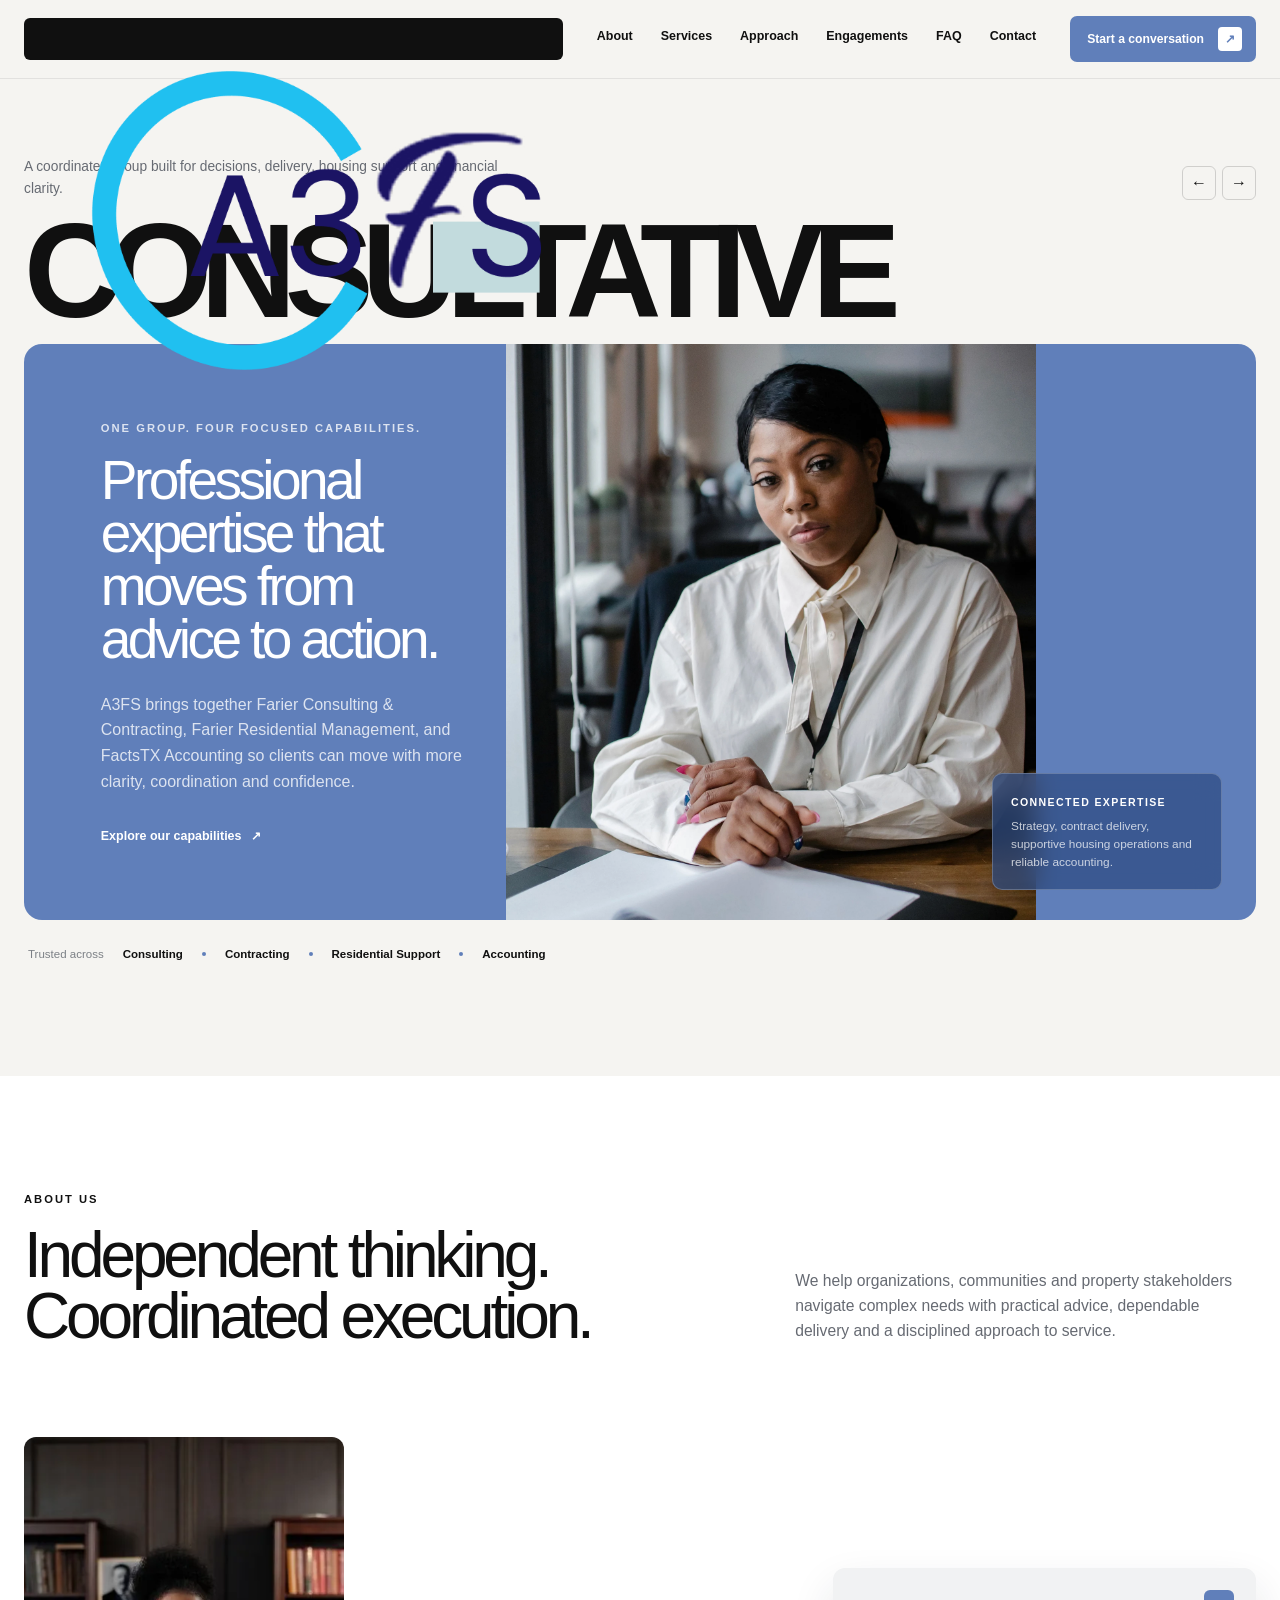
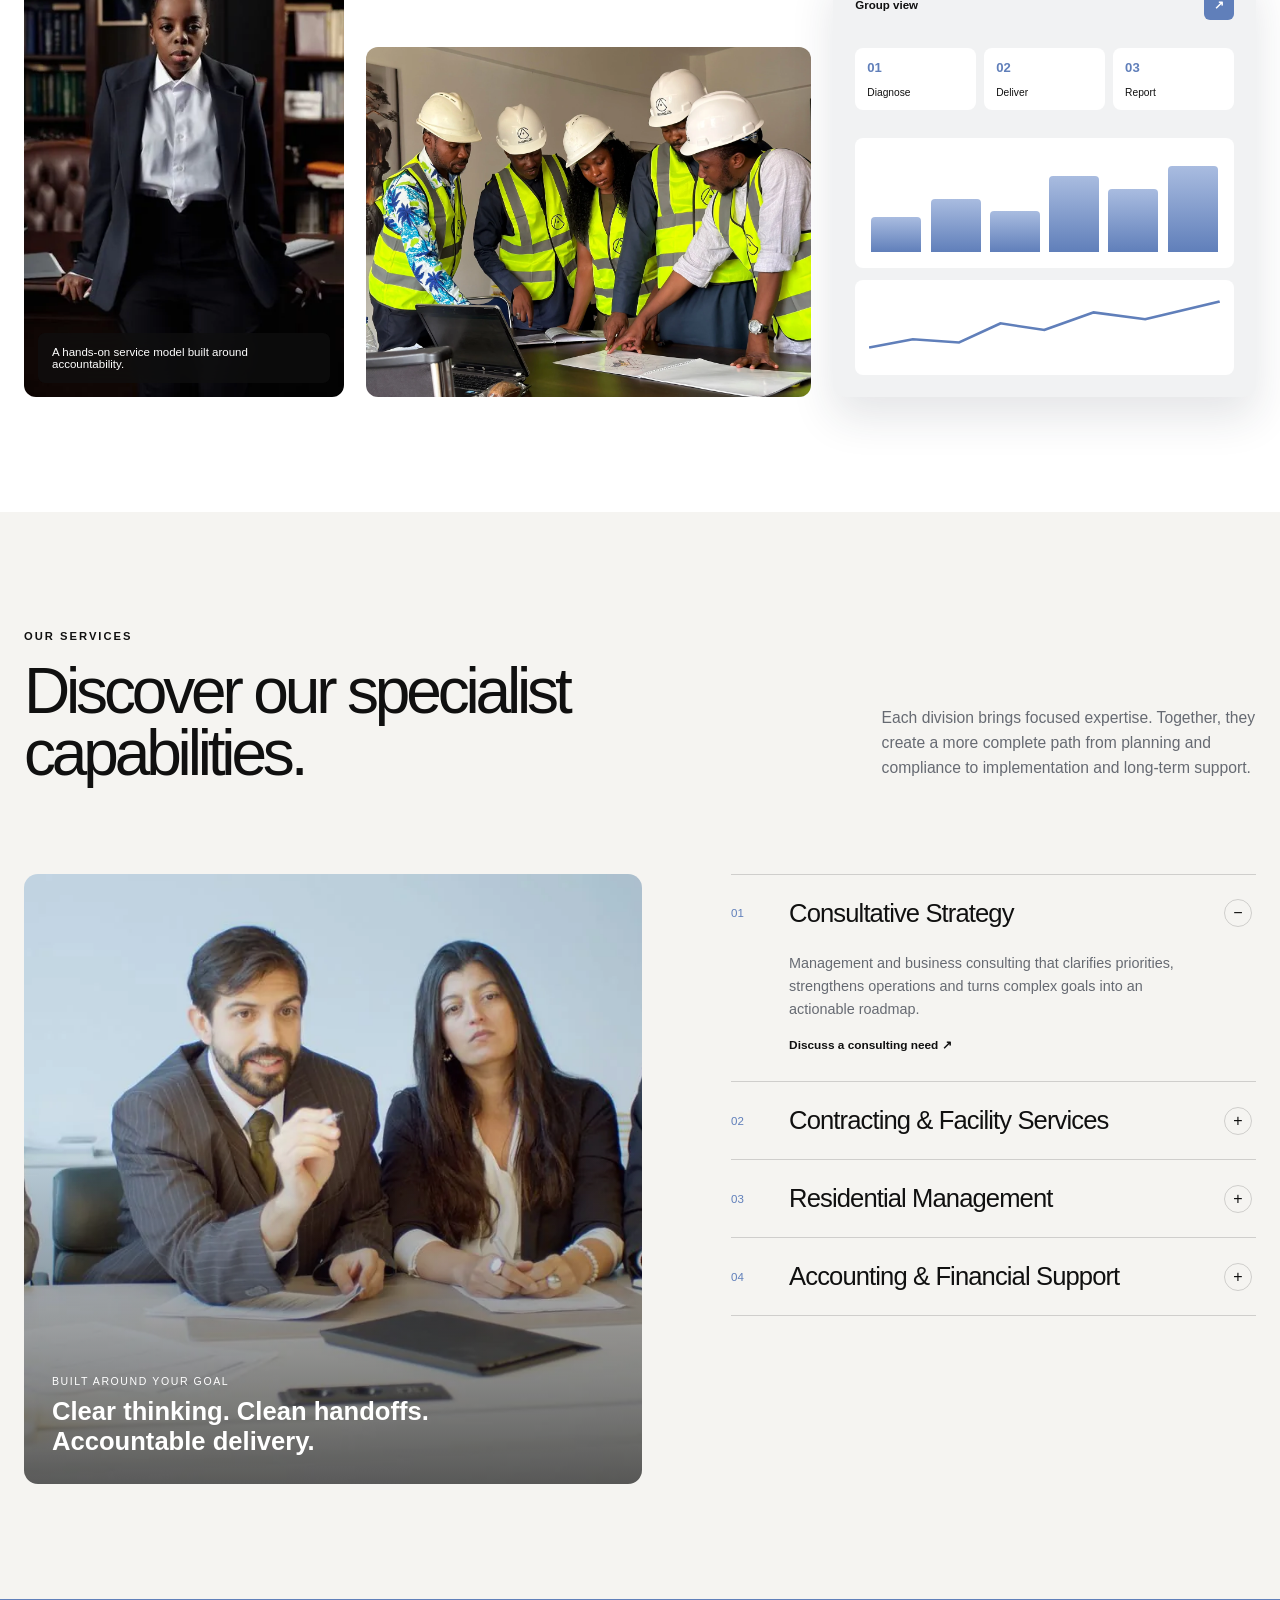
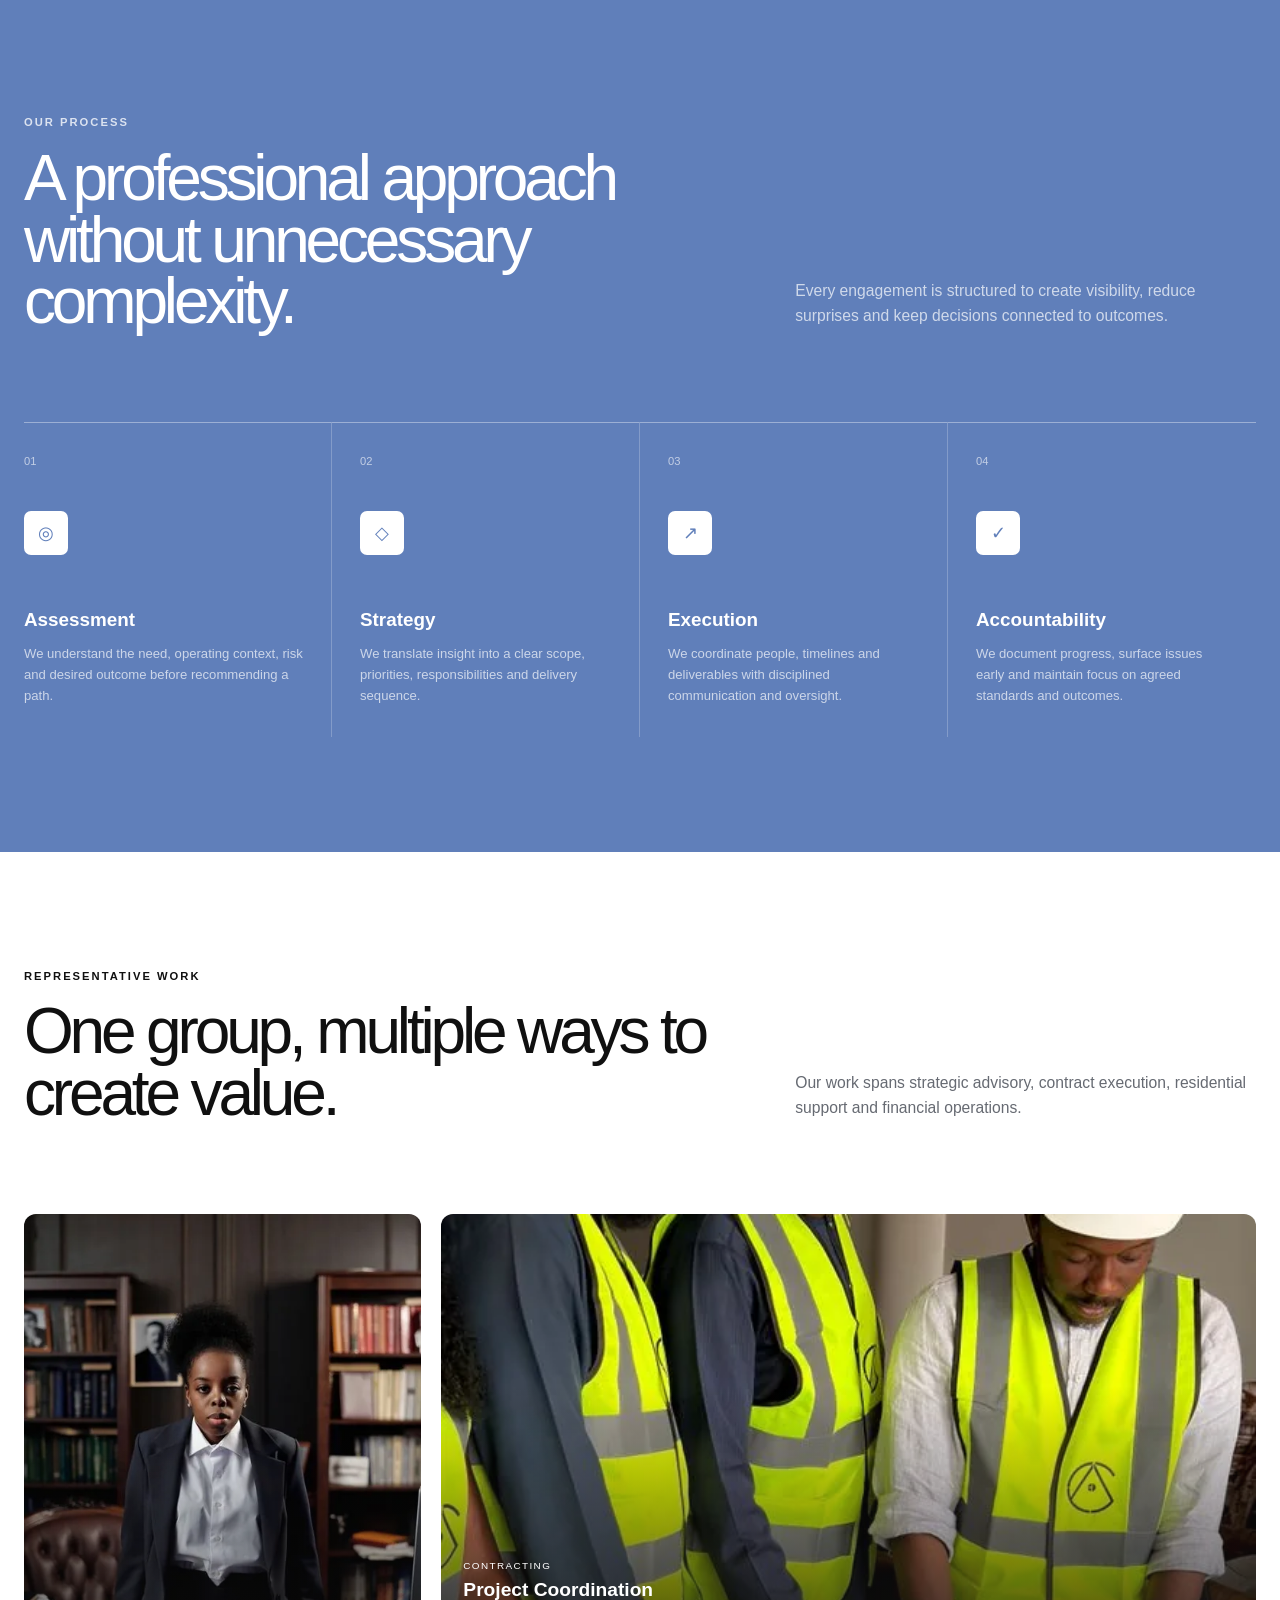
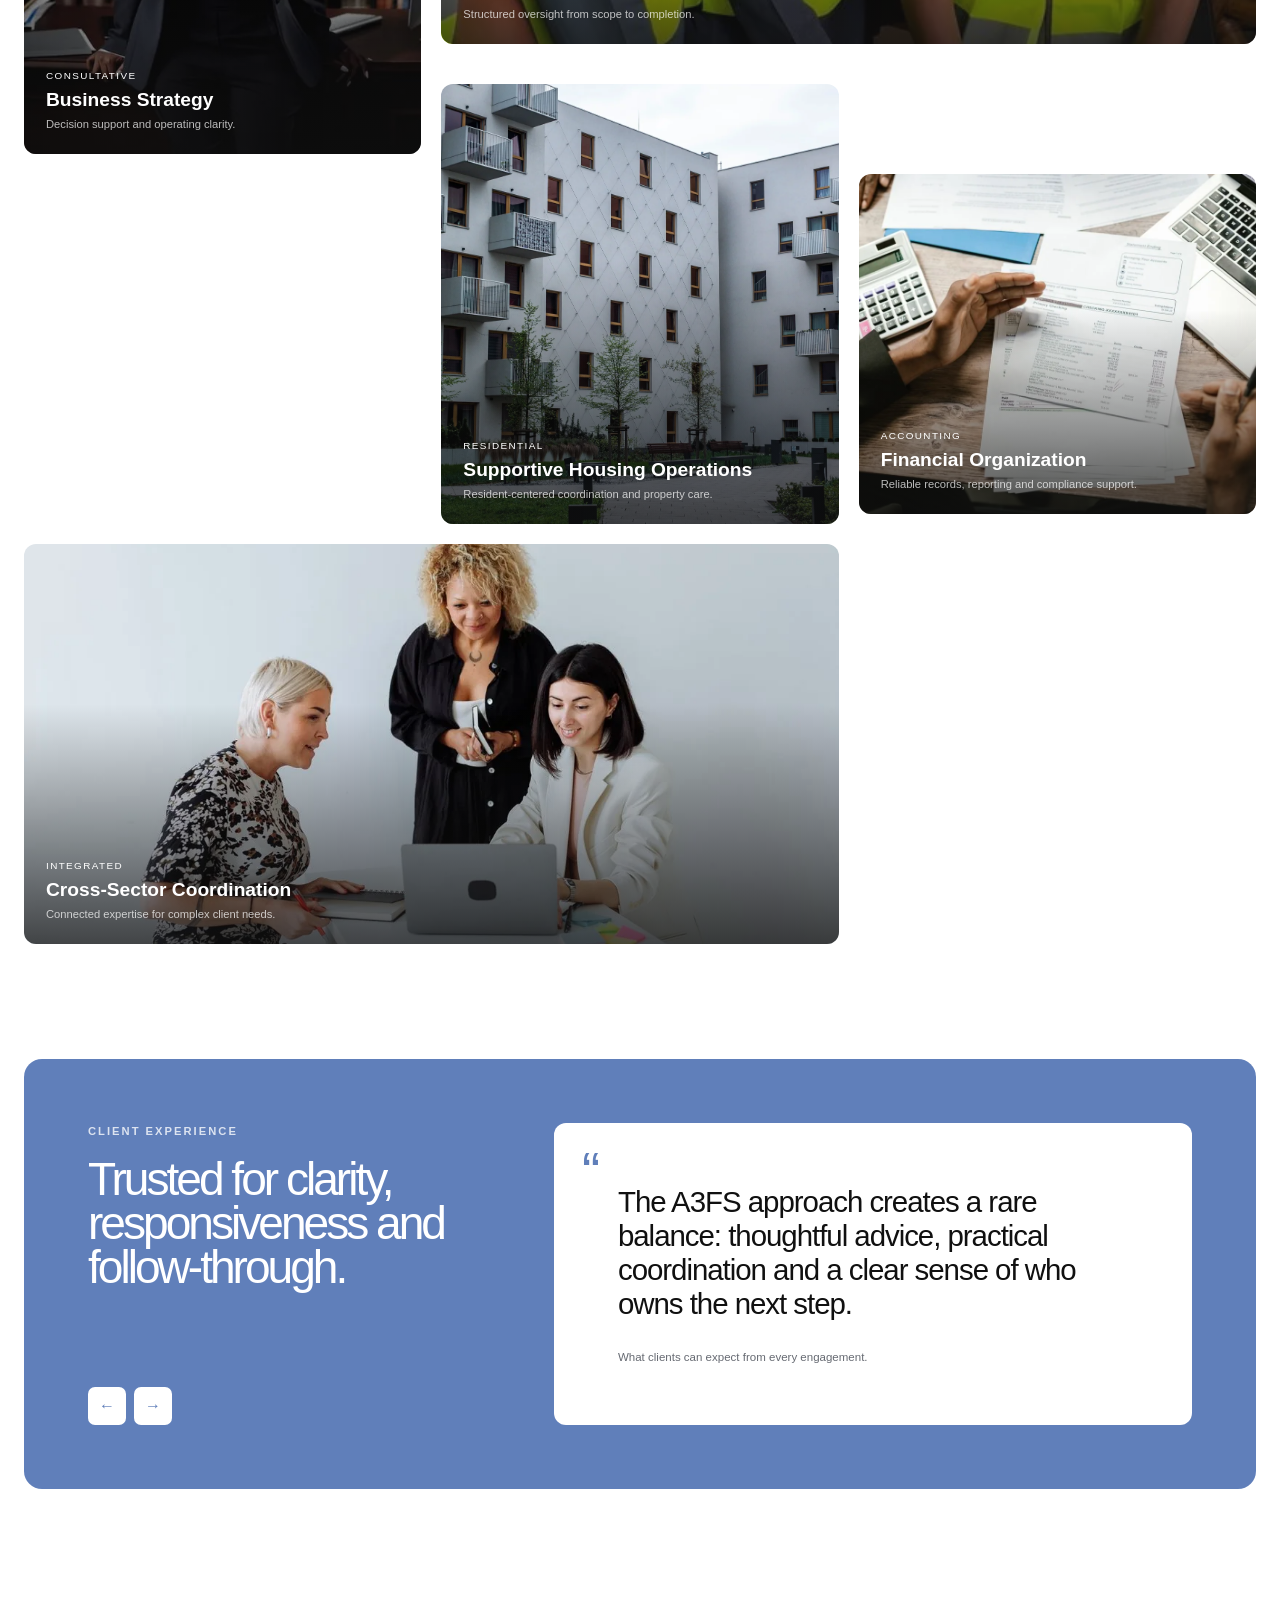
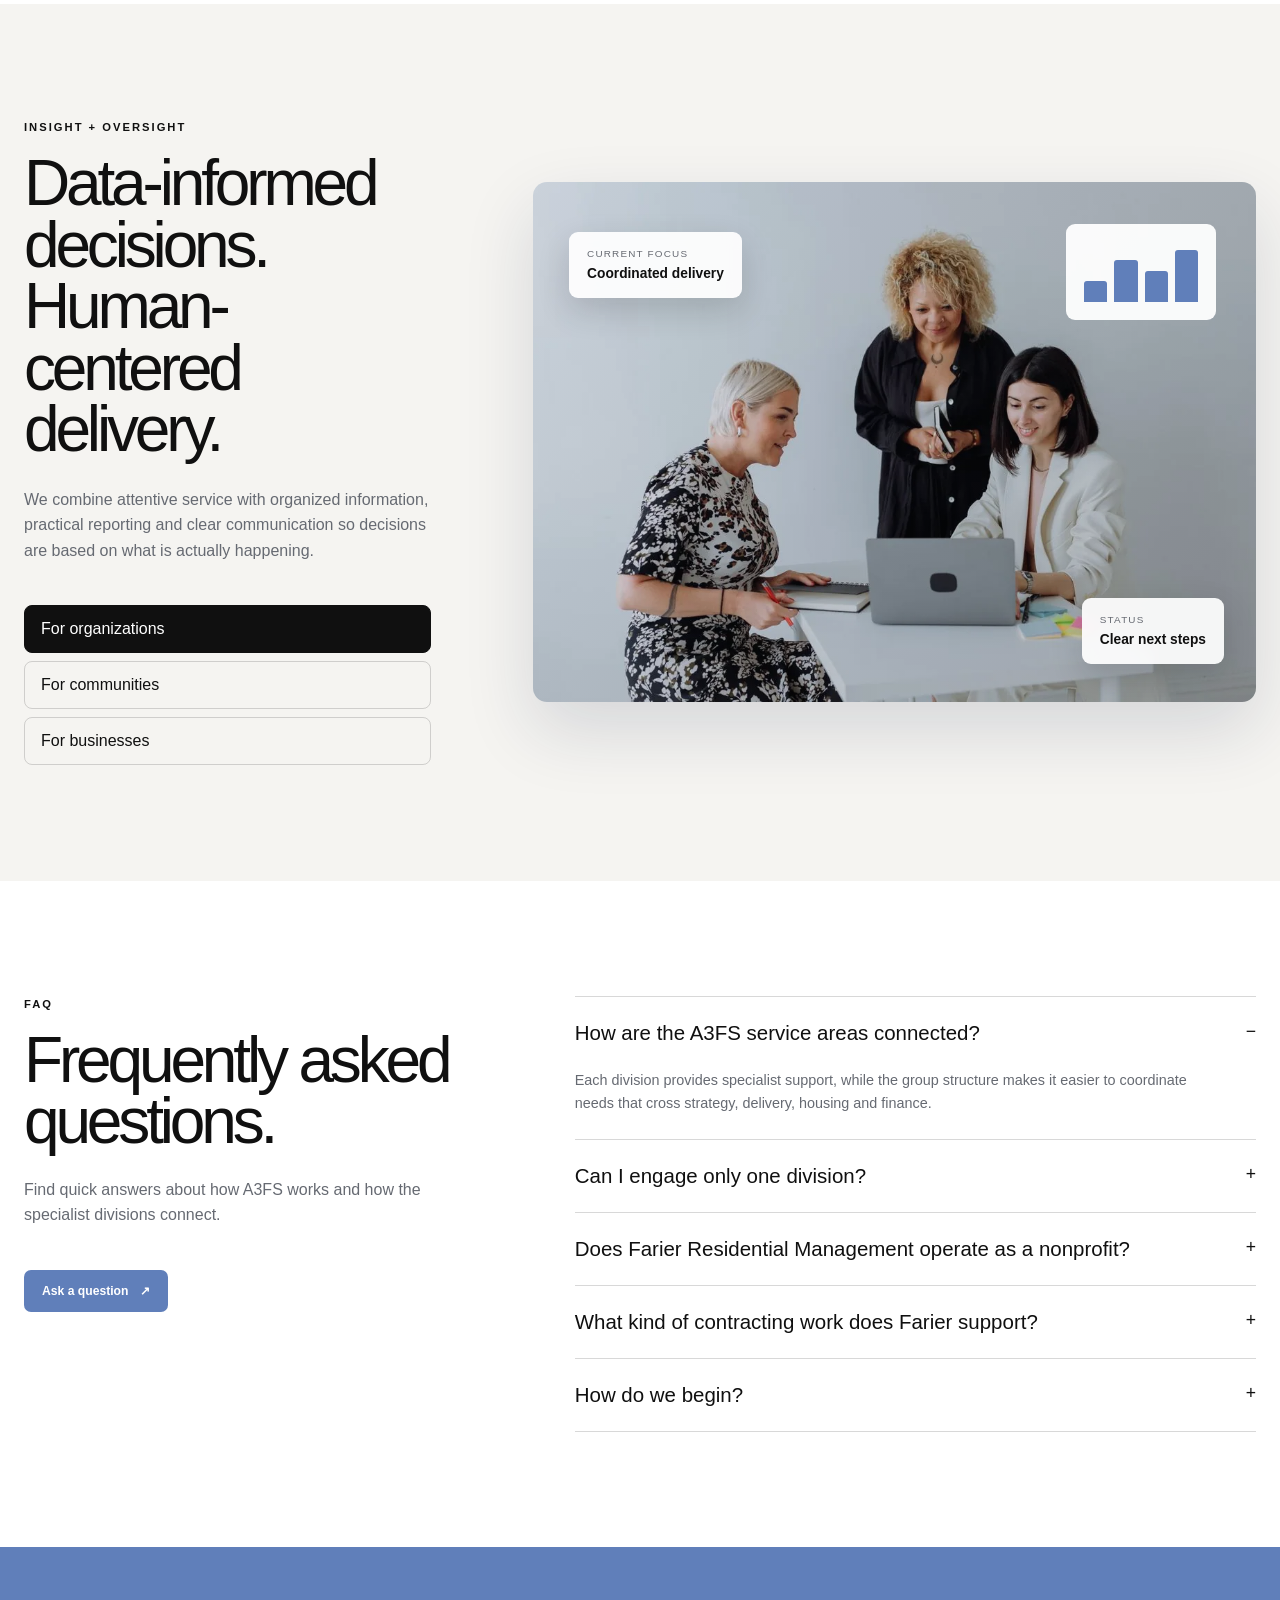
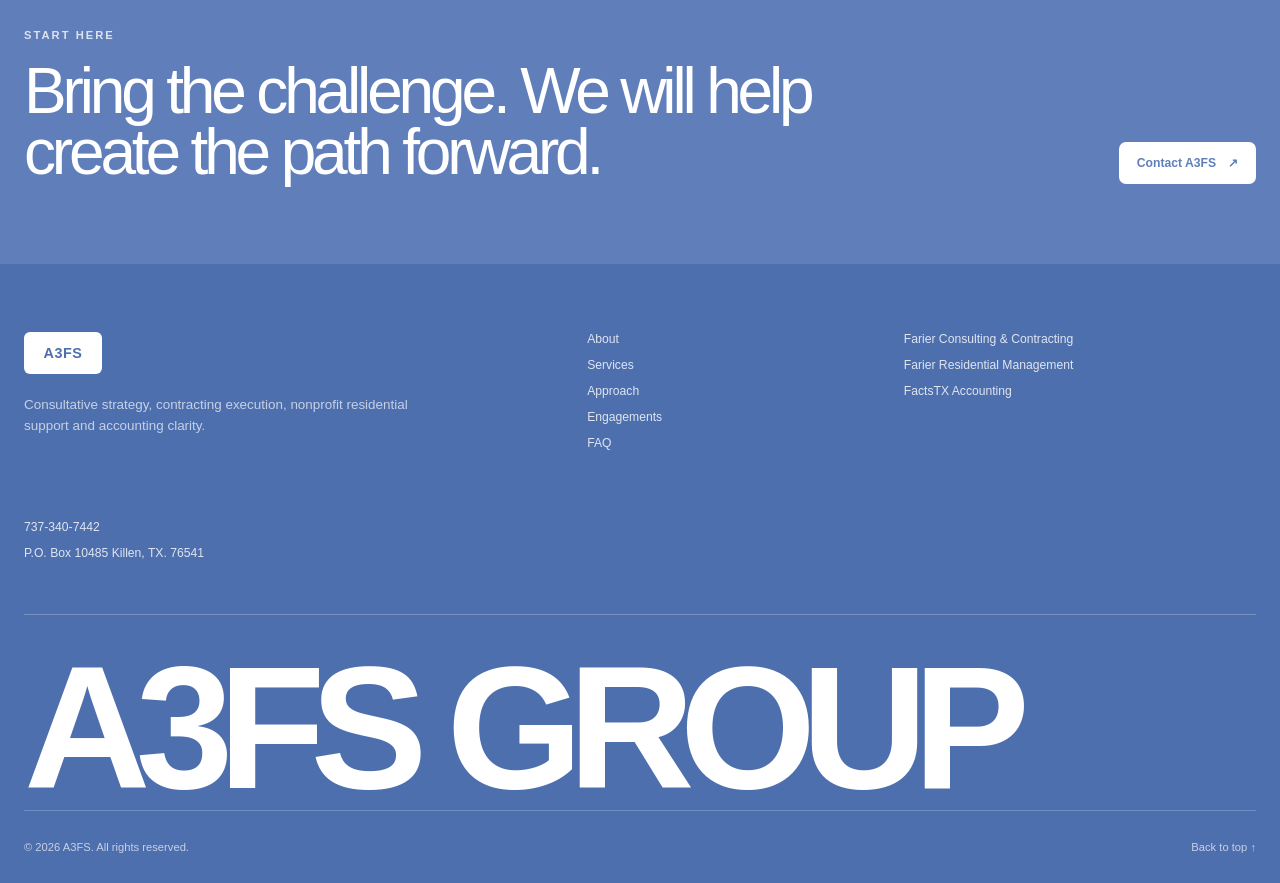
==== commit a2fff91b: "logo changed" ====
--- a/index.html
+++ b/index.html
@@ -17,7 +17,7 @@
   <header class="site-header" id="top">
     <div class="shell site-header__inner">
       <a class="brand" href="#top" aria-label="A3FS home">
-        <span class="brand__mark">A3FS</span>
+        <span class="brand__mark"><img src="/assets/images/Group 272.png" alt=""></span>
       </a>
 
       <button class="menu-toggle" type="button" aria-expanded="false" aria-controls="primary-navigation" aria-label="Open navigation menu">
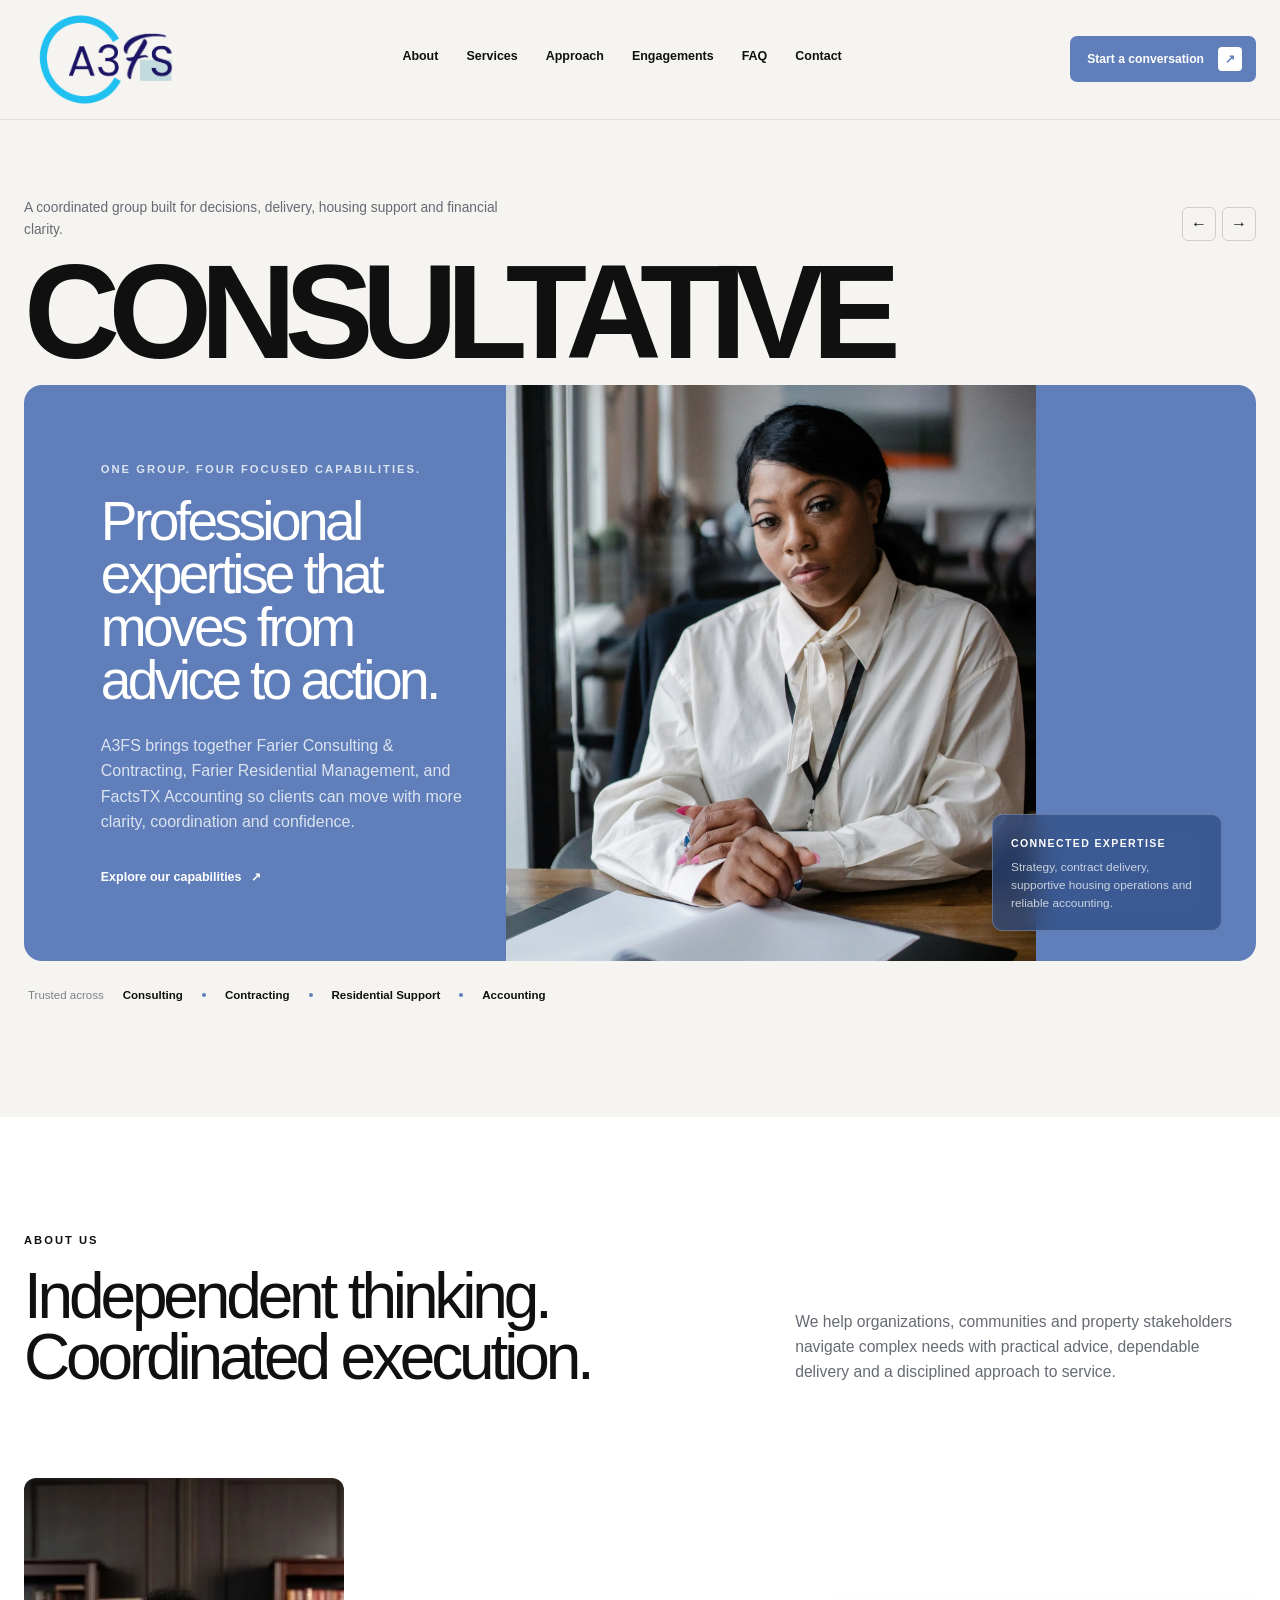
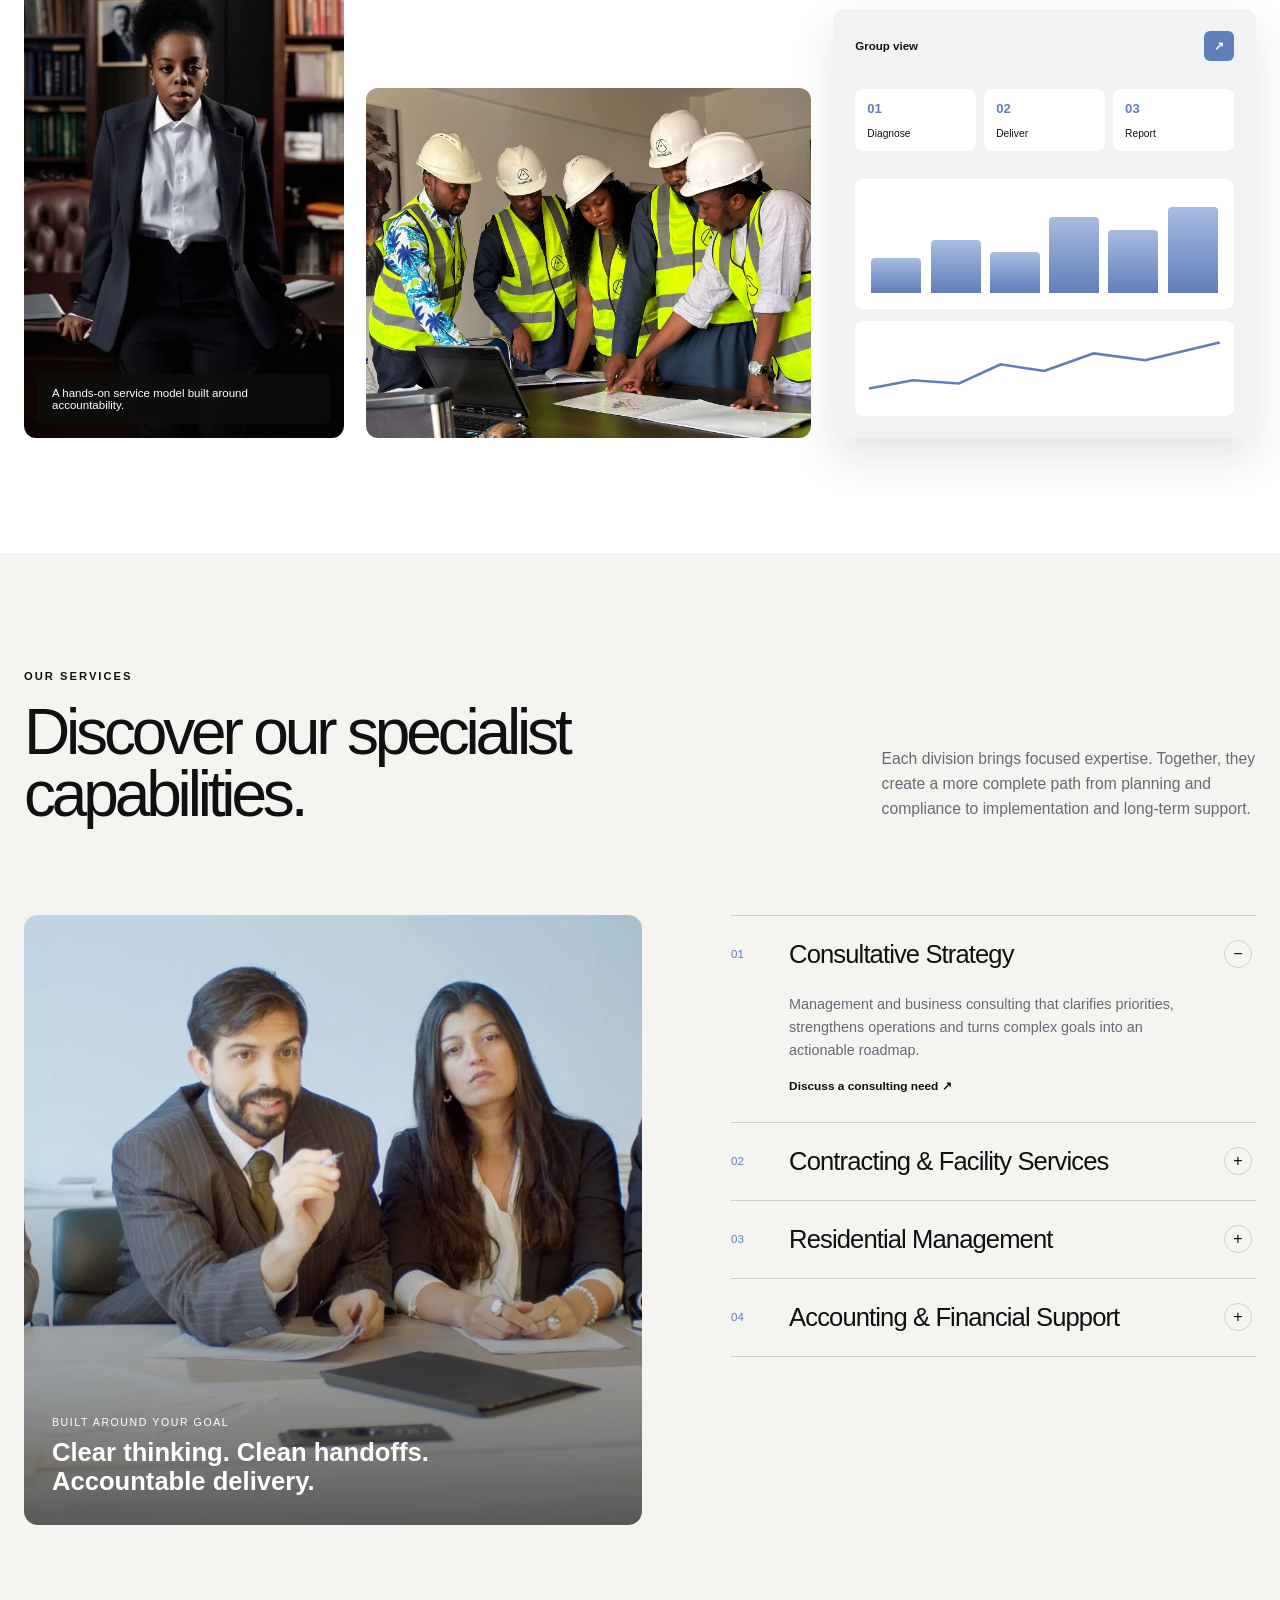
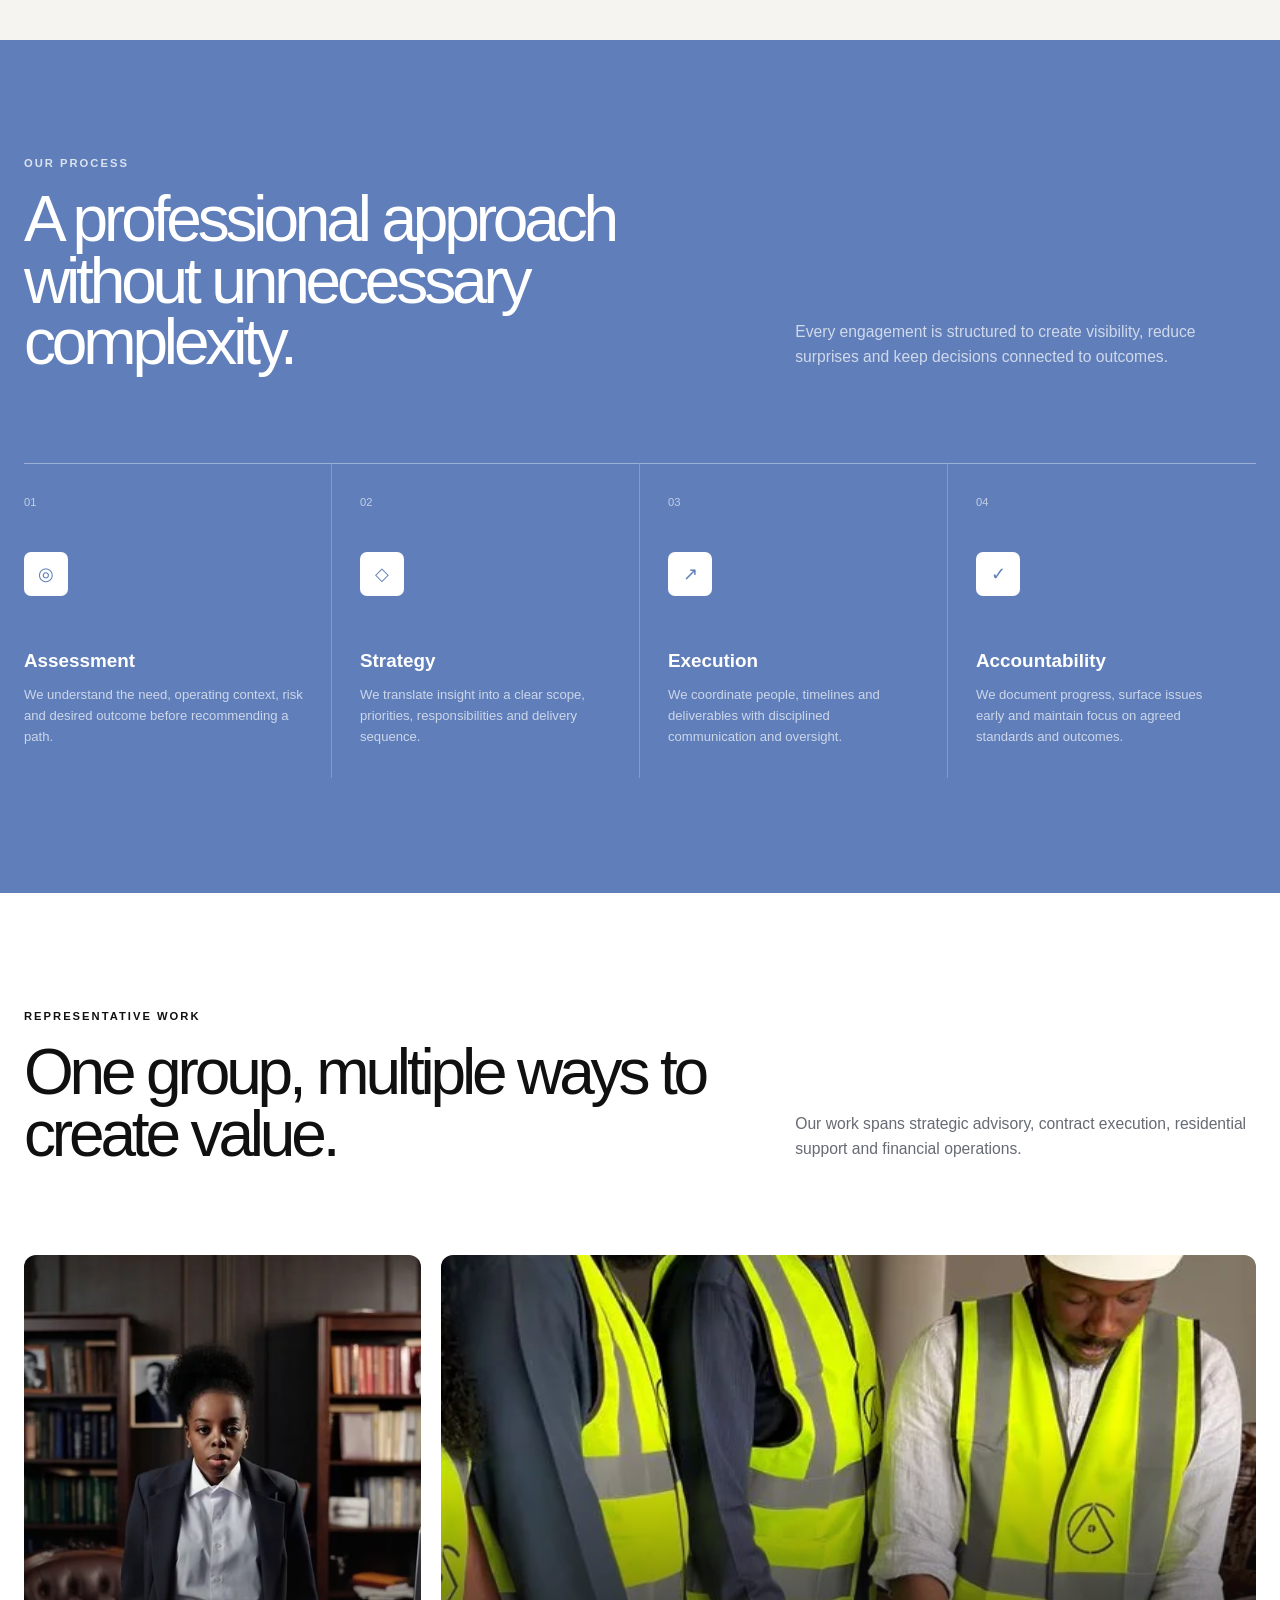
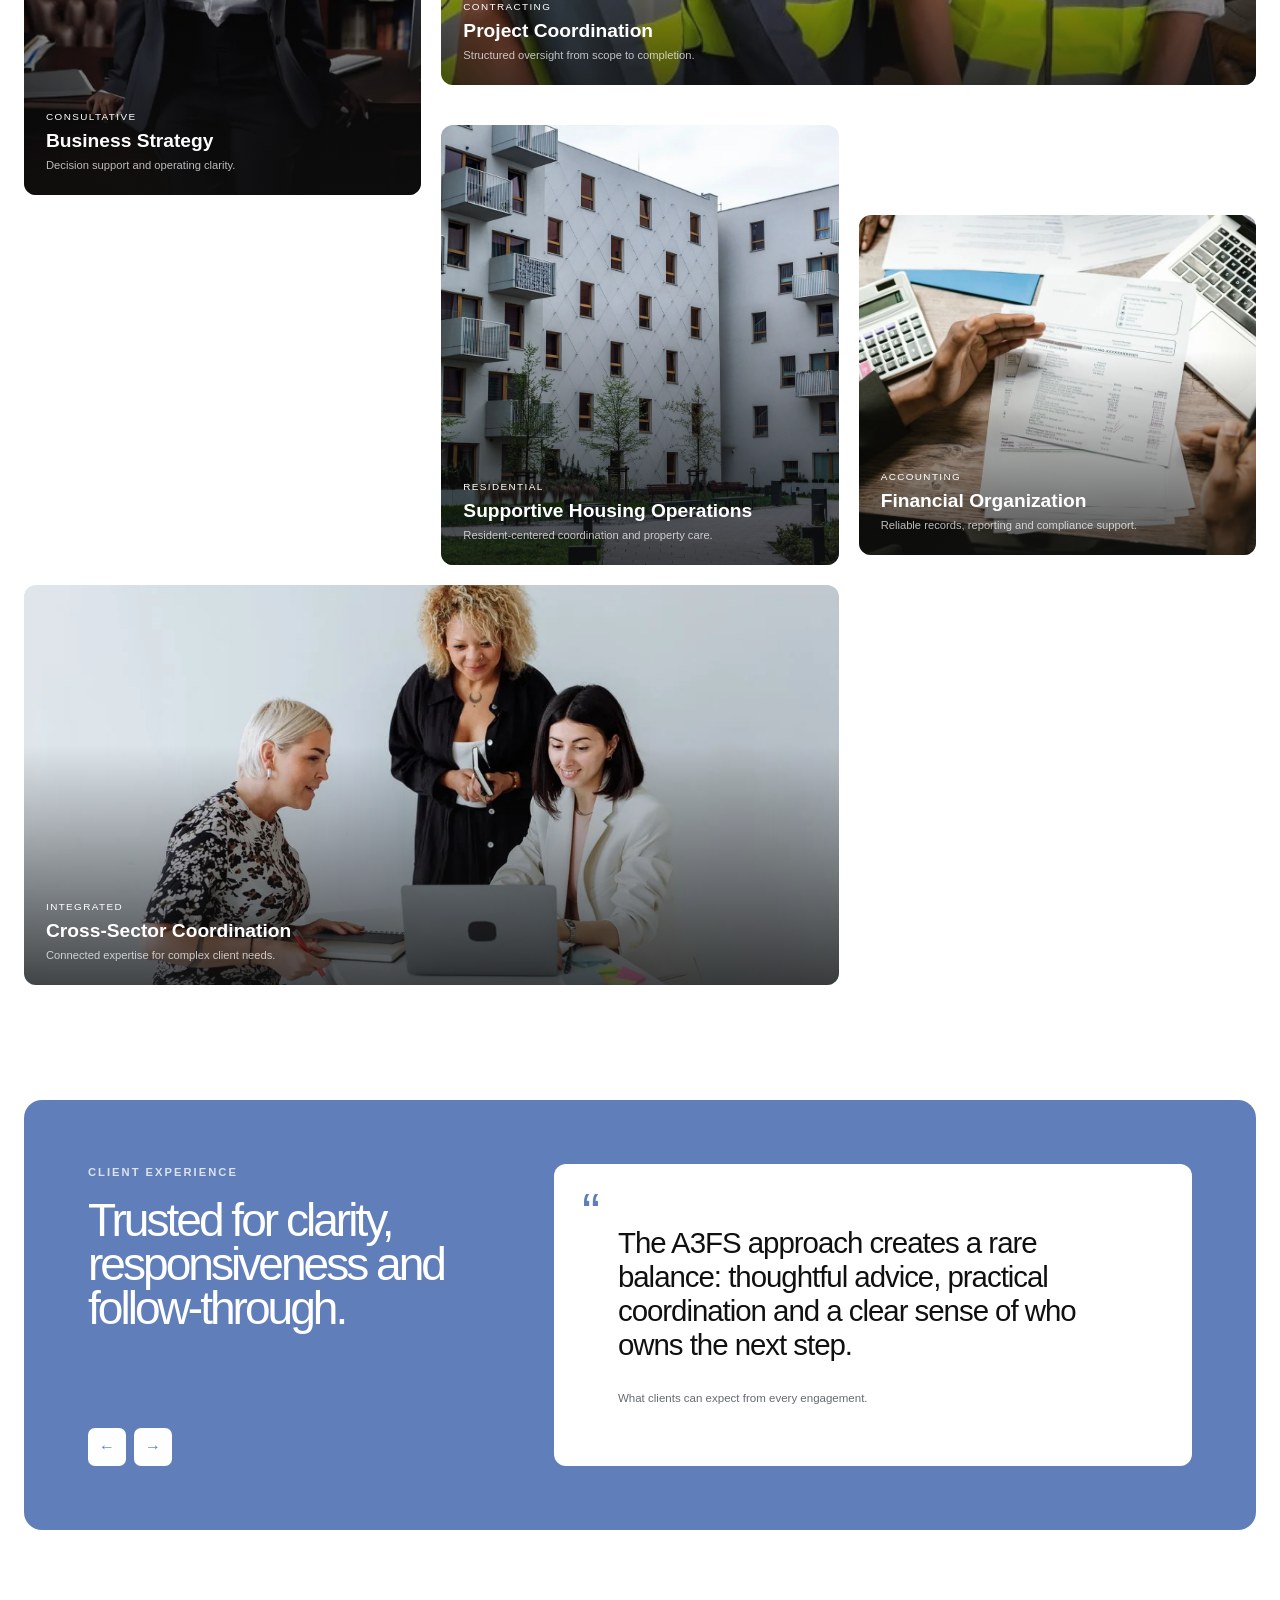
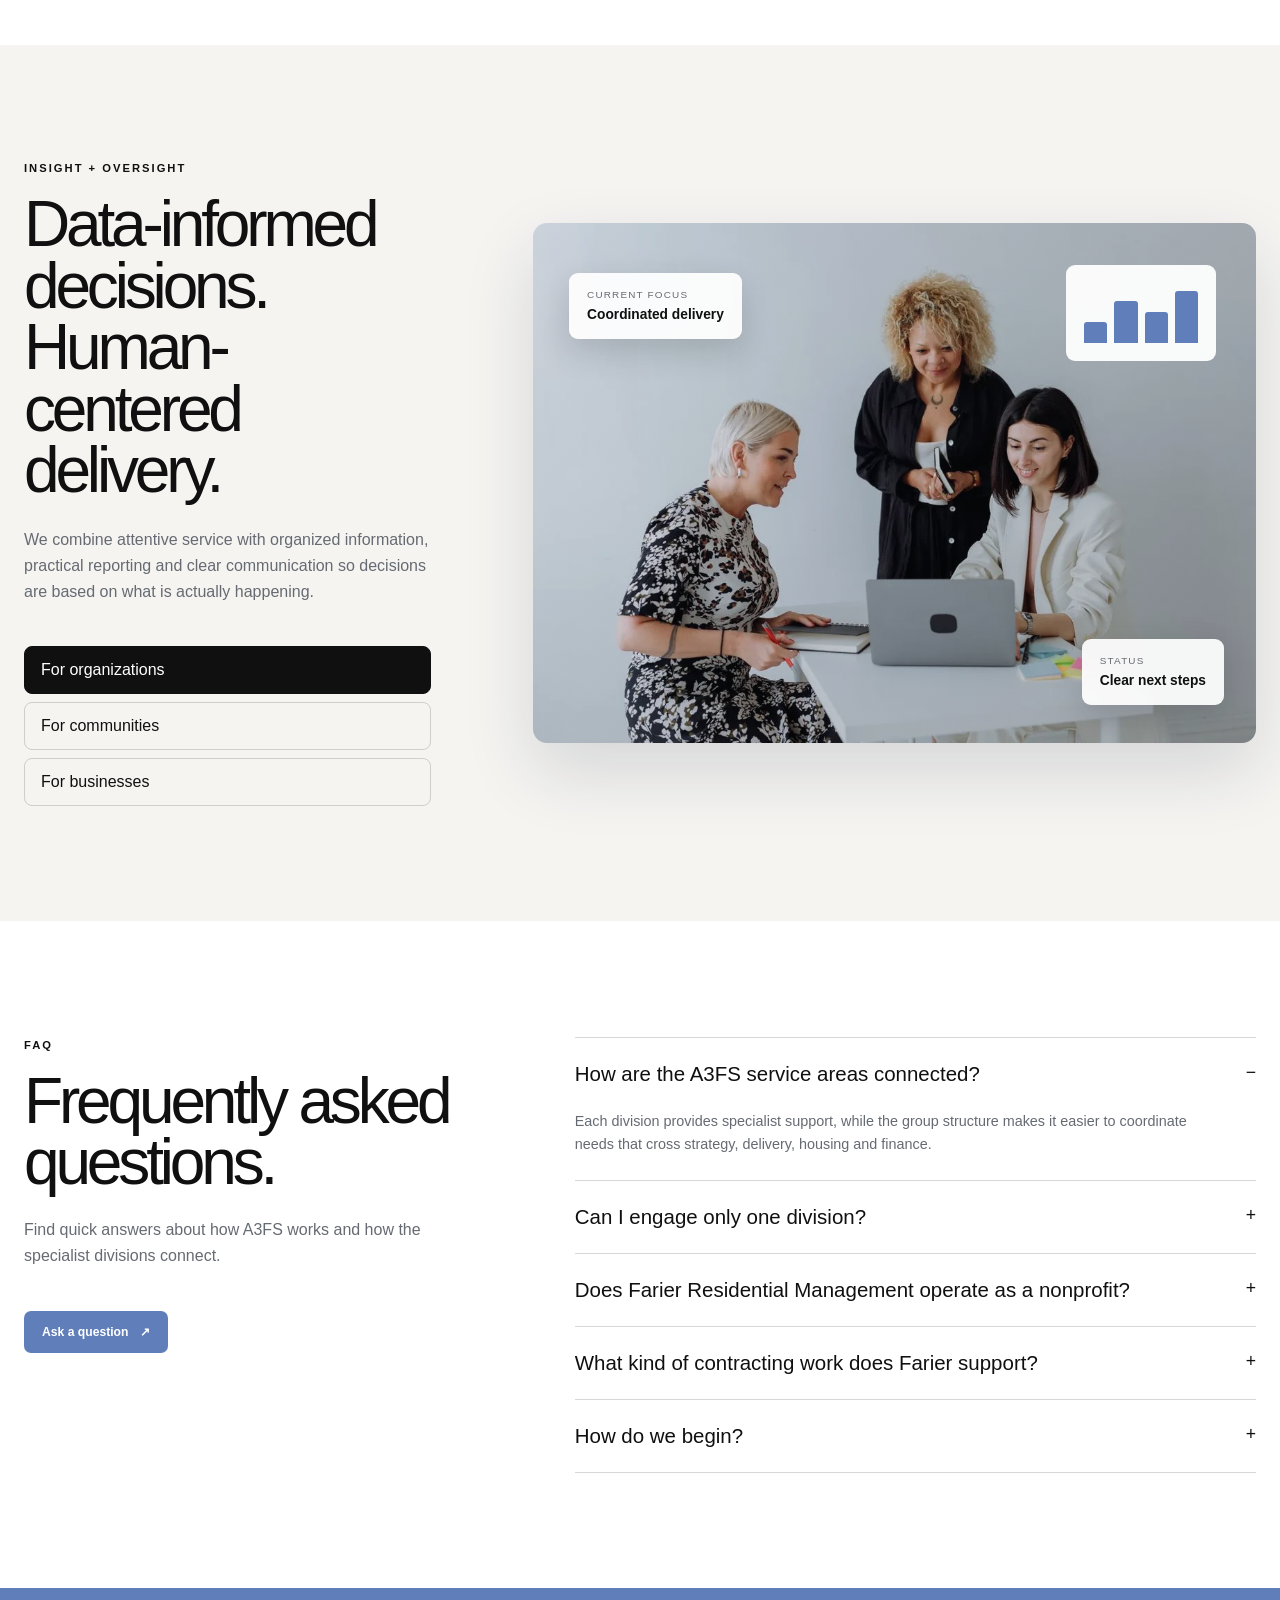
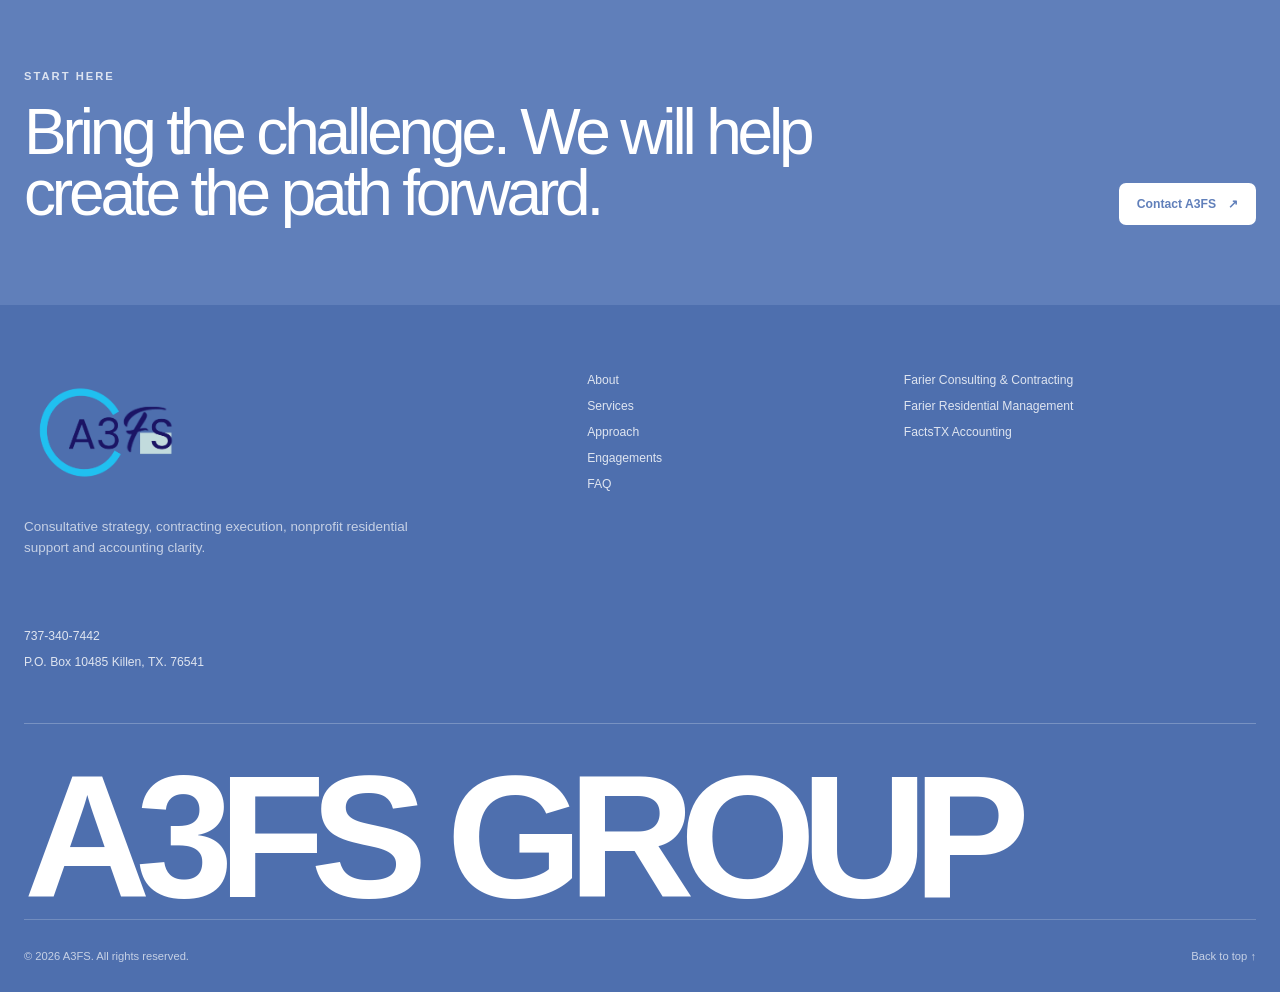
==== commit b59beb52: "logo changed" ====
--- a/index.html
+++ b/index.html
@@ -17,7 +17,7 @@
   <header class="site-header" id="top">
     <div class="shell site-header__inner">
       <a class="brand" href="#top" aria-label="A3FS home">
-        <span class="brand__mark"><img src="/assets/images/Group 272.png" alt=""></span>
+        <span class="brand"><img src="/assets/images/Group 272.png" alt=""></span>
       </a>
 
       <button class="menu-toggle" type="button" aria-expanded="false" aria-controls="primary-navigation" aria-label="Open navigation menu">
@@ -401,7 +401,7 @@
   <footer class="site-footer">
     <div class="shell site-footer__top">
       <div>
-        <a class="brand brand--footer" href="#top"><span class="brand__mark">A3FS</span></a>
+        <a class="brand brand--footer" href="#top"><span class="brand"><img src="/assets/images/Group 272.png" alt=""></span></a>
         <p>Consultative strategy, contracting execution, nonprofit residential support and accounting clarity.</p>
       </div>
       <div class="site-footer__links">
--- a/styles.css
+++ b/styles.css
@@ -79,19 +79,8 @@
   min-height: 78px;
 }
 .brand { display: inline-flex; align-items: center; }
-.brand__mark {
-  display: grid;
-  place-items: center;
-  min-width: 78px;
-  height: 42px;
-  padding: 0 14px;
-  color: var(--white);
-  background: var(--ink);
-  border-radius: 6px;
-  font-size: 0.9rem;
-  font-weight: 800;
-  letter-spacing: 0.04em;
-}
+.brand img { width: 150px; height: auto; }
+
 .primary-nav { display: flex; justify-content: center; gap: 28px; }
 .primary-nav a { font-size: 0.78rem; font-weight: 700; }
 .primary-nav a::after {
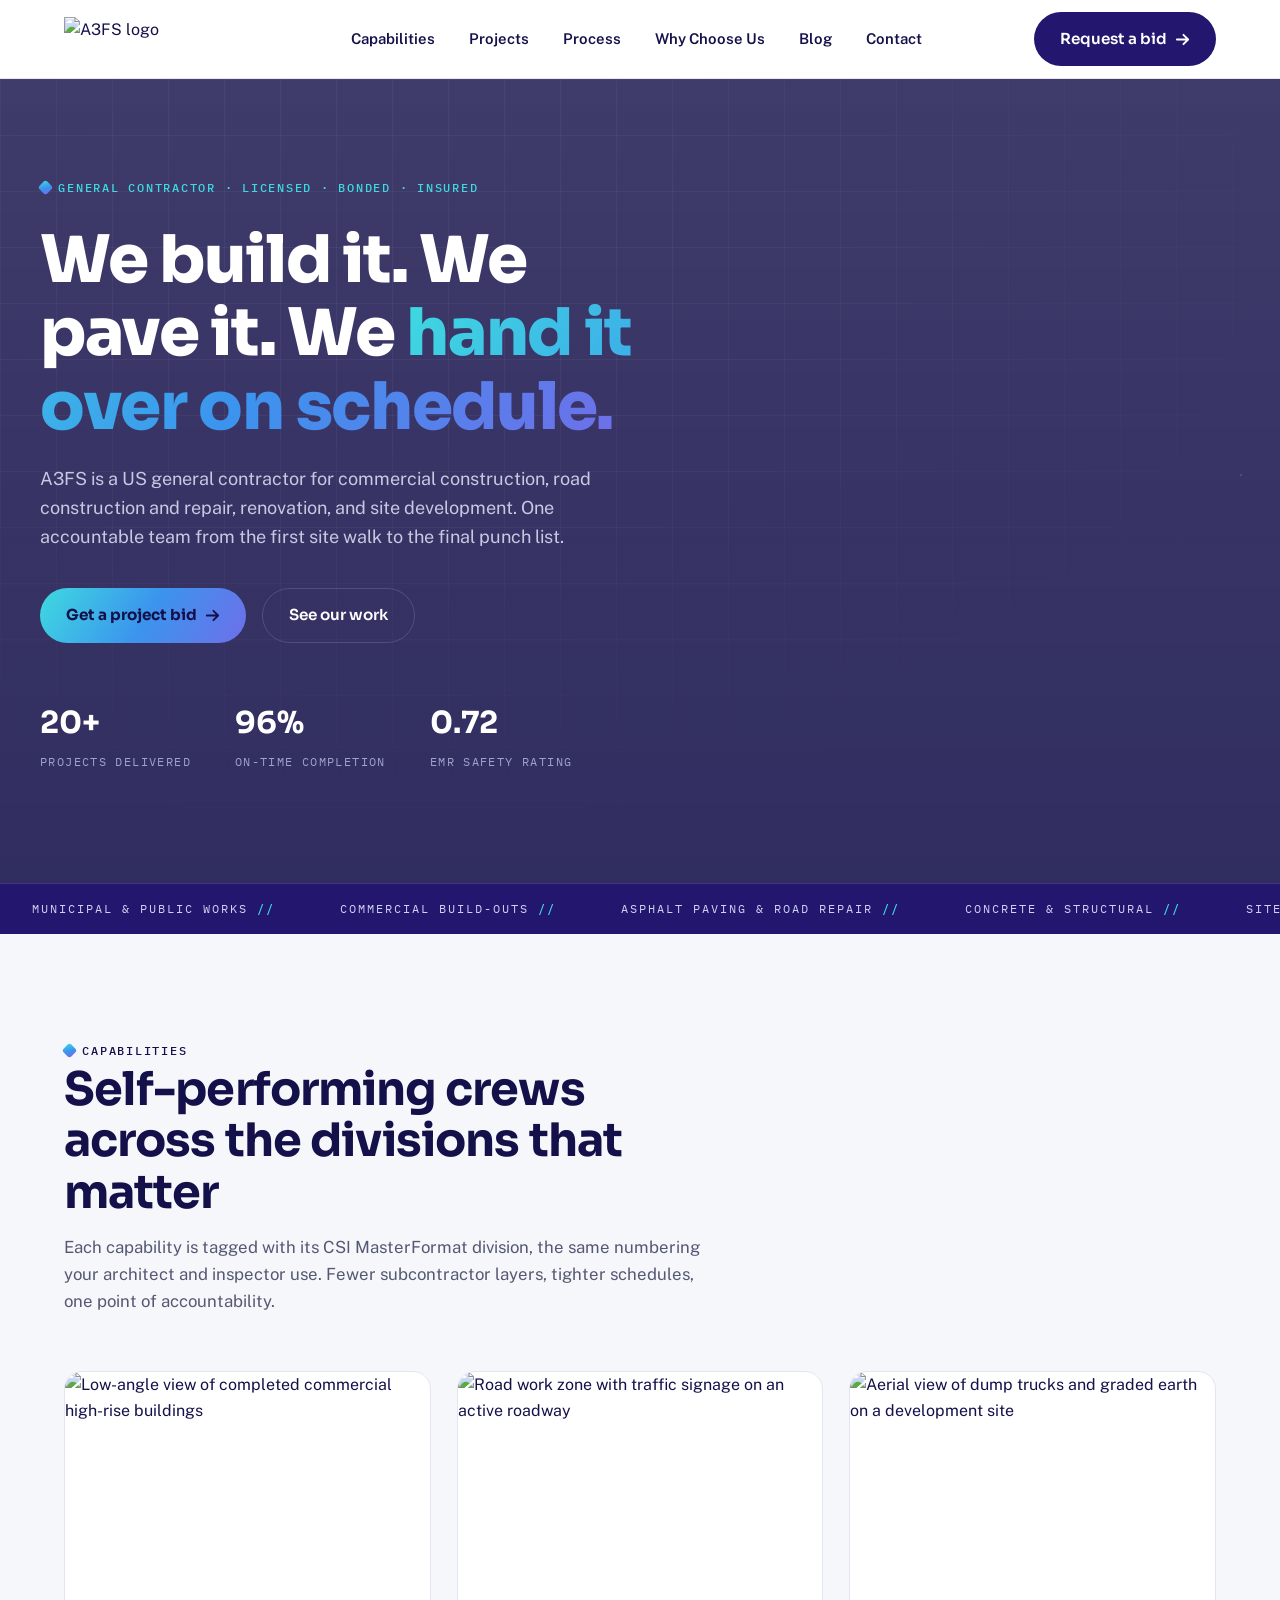
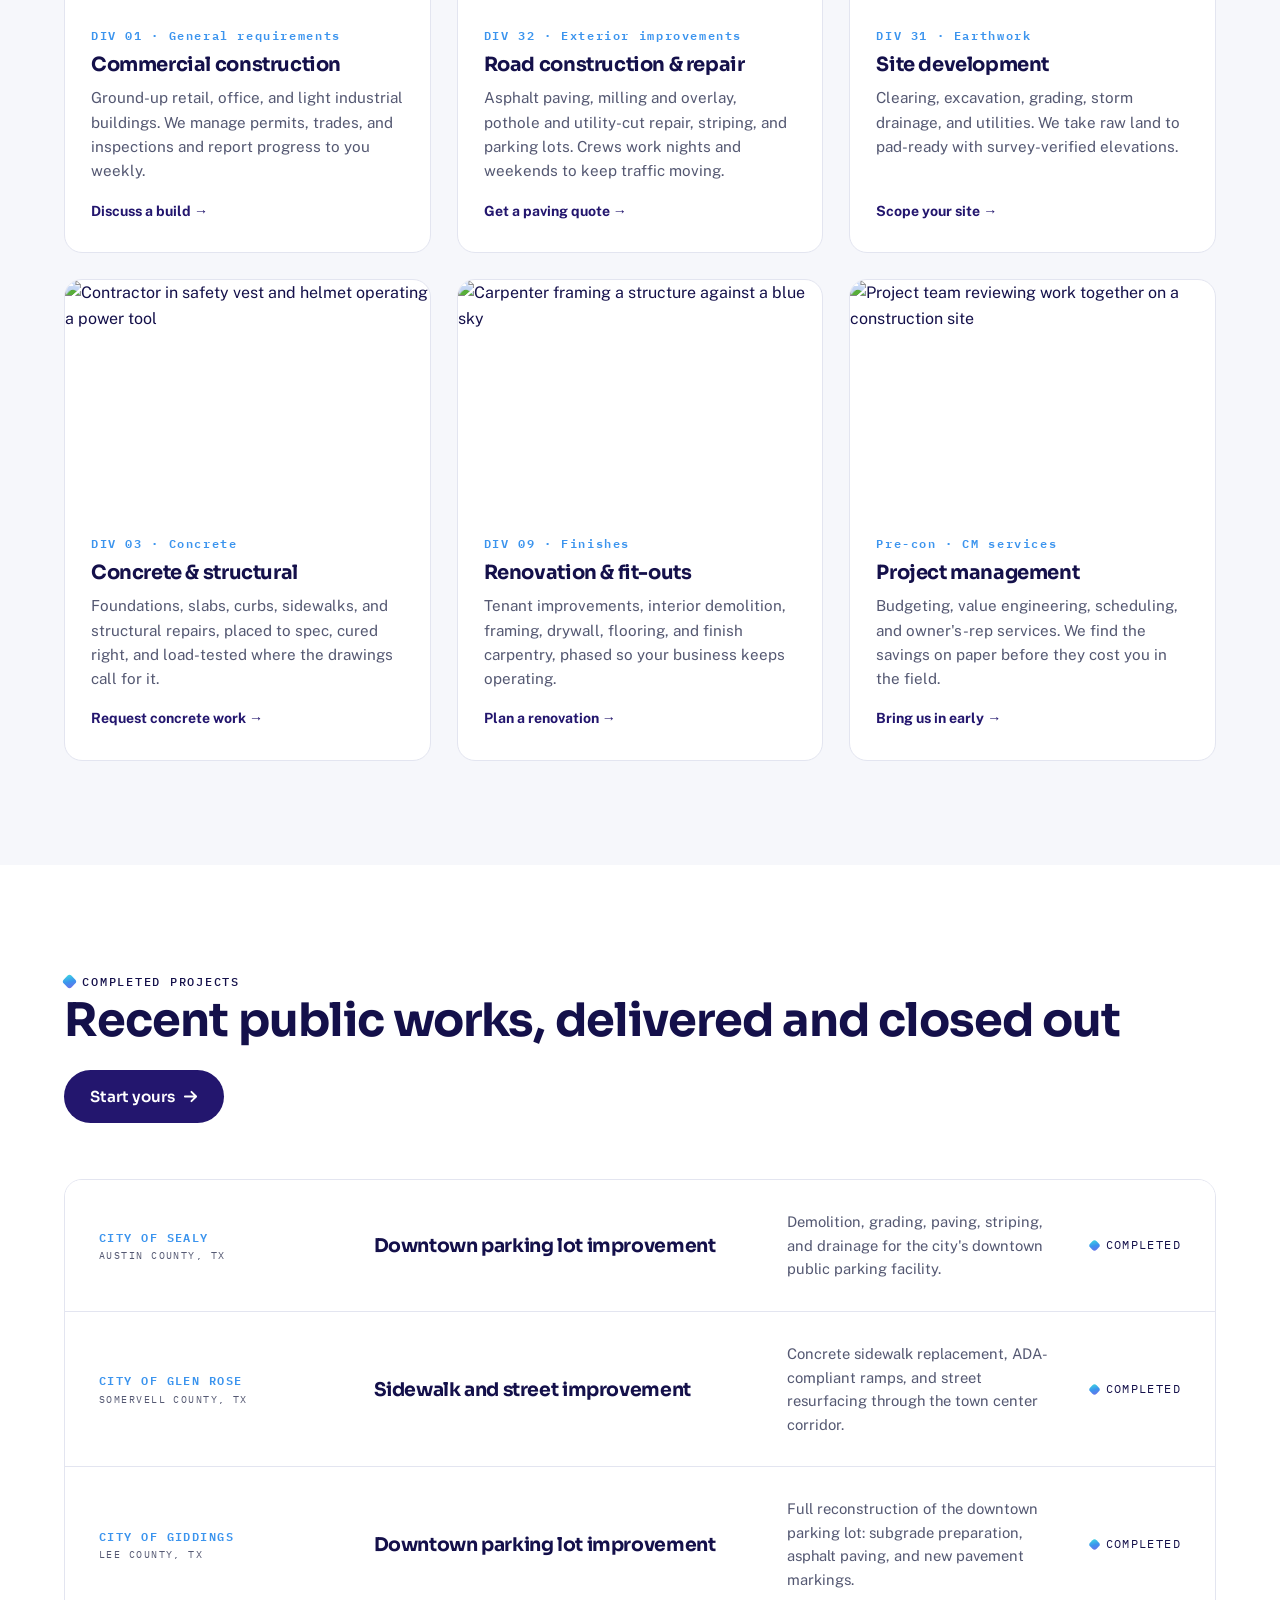
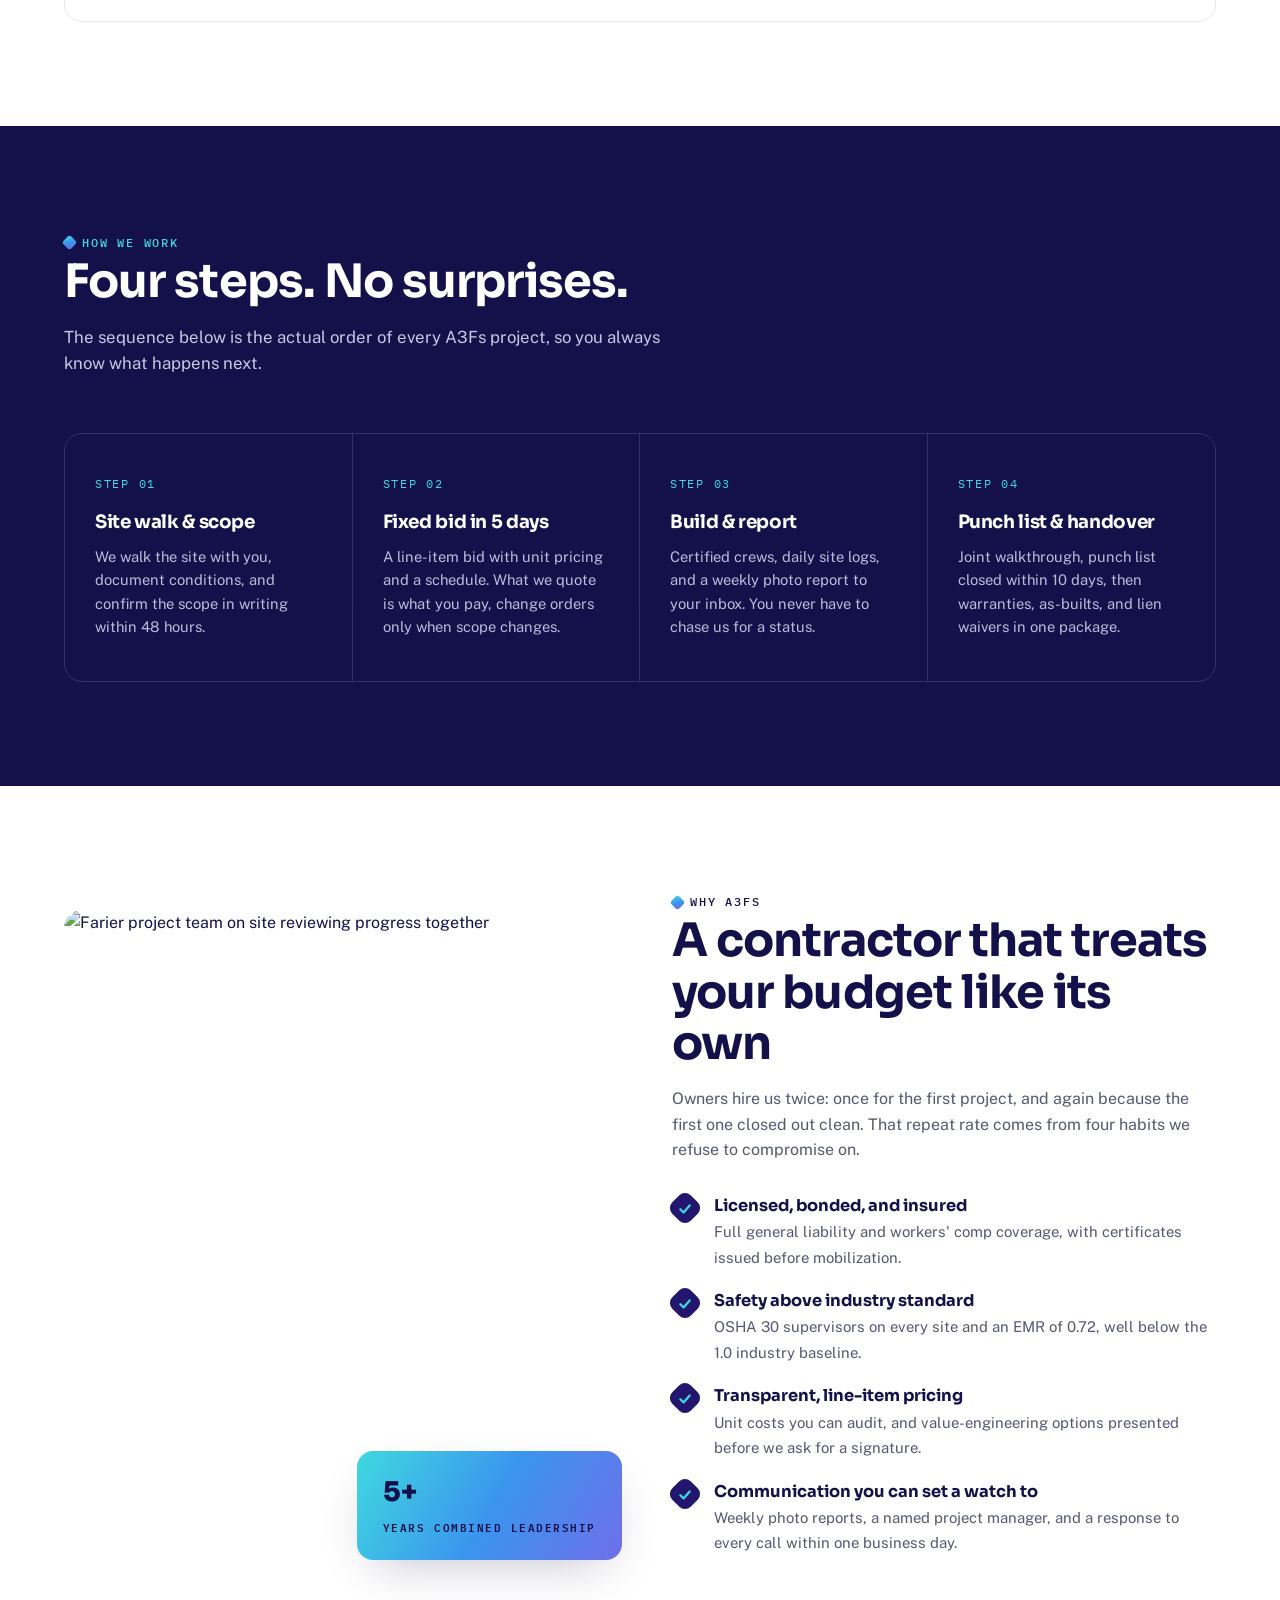
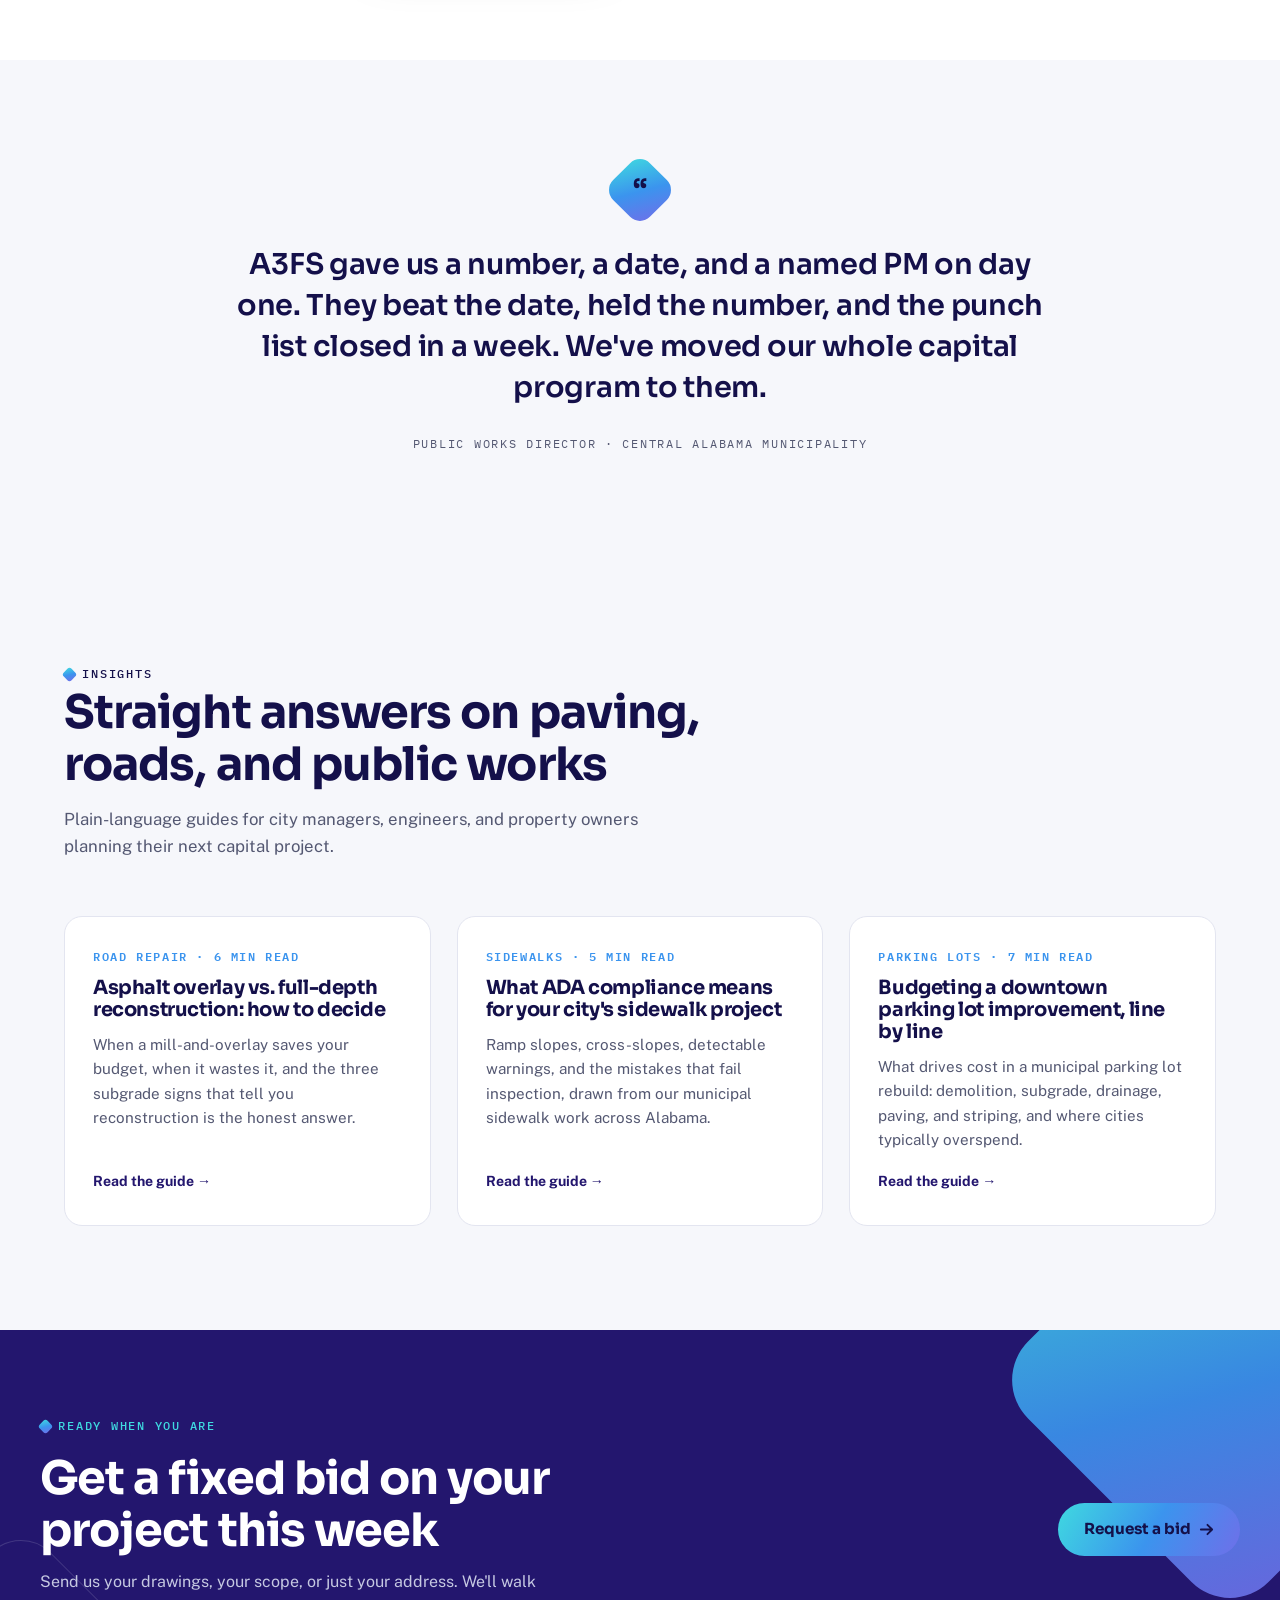
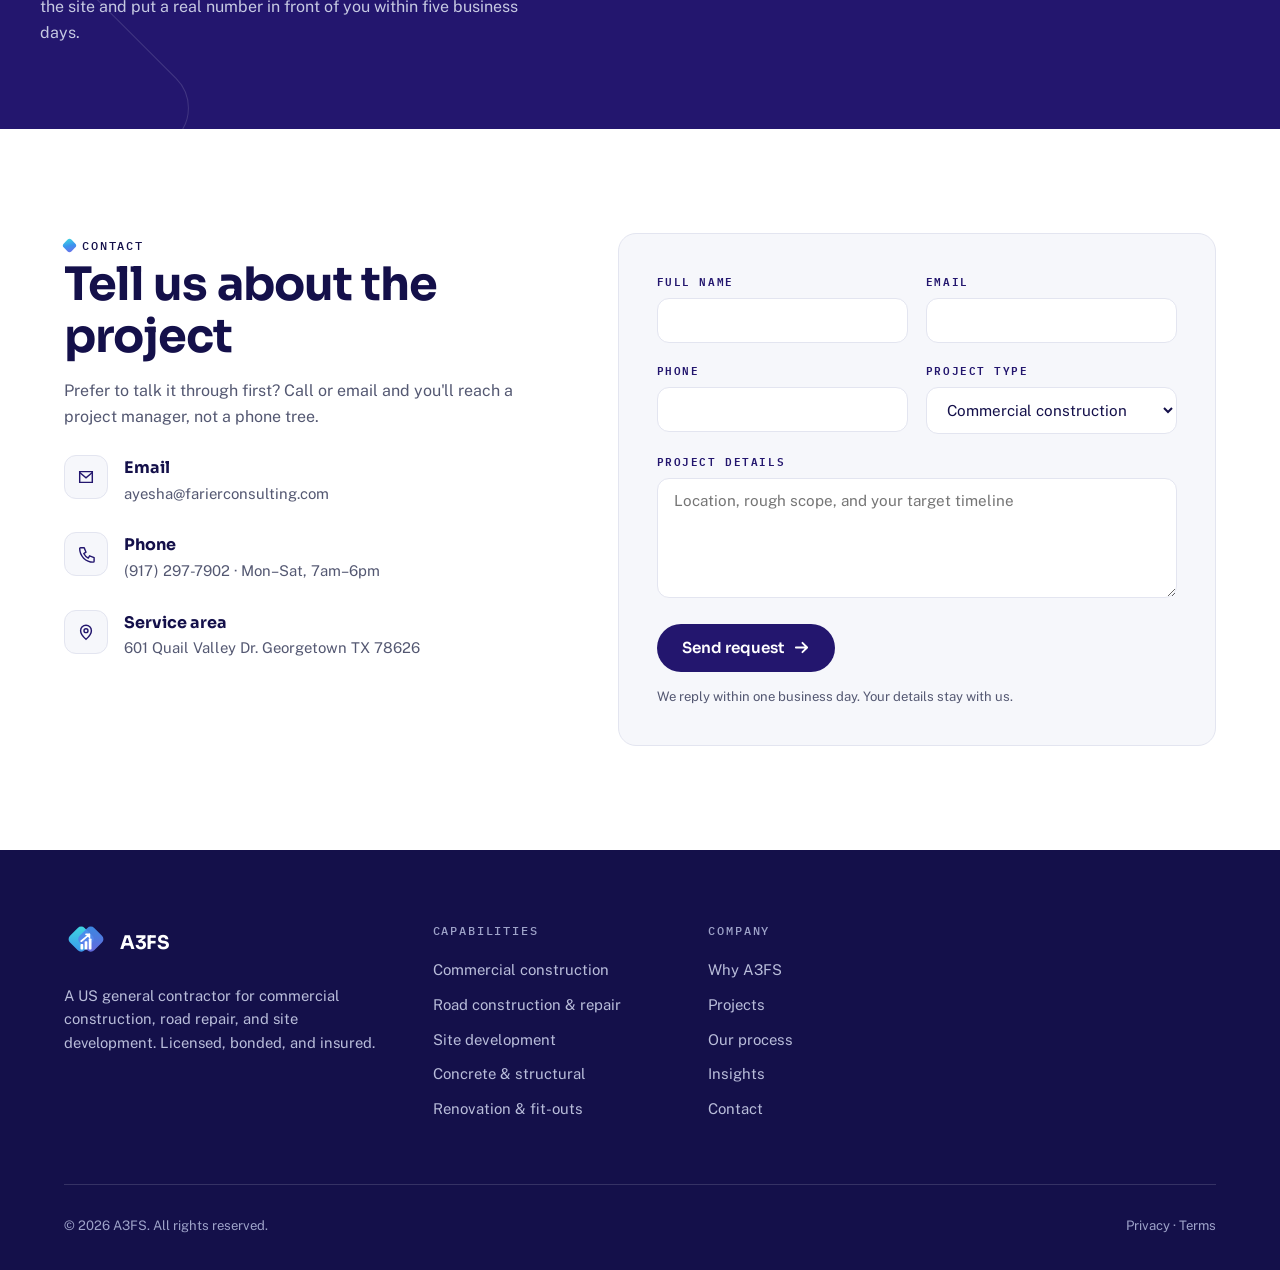
==== commit 6026278f: "Restructured" ====
--- a/index.html
+++ b/index.html
@@ -1,434 +1,448 @@
 <!DOCTYPE html>
 <html lang="en">
 <head>
-  <meta charset="UTF-8" />
-  <meta name="viewport" content="width=device-width, initial-scale=1.0" />
-  <meta name="description" content="A3FS unites consultative strategy, contracting execution, nonprofit residential support, and accounting clarity under one coordinated group." />
-  <meta name="theme-color" content="#5f7fba" />
-  <title>A3FS | Consultative, Contracting, Residential & Accounting</title>
-  <link rel="preload" href="assets/images/hero-businesswoman.webp" as="image" />
-  <link rel="stylesheet" href="styles.css" />
-  
-  <script src="script.js" defer></script>
+<meta charset="UTF-8">
+<meta name="viewport" content="width=device-width, initial-scale=1.0">
+<title>General Contractor in Alabama | A3FS — Road Repair, Paving &amp; Commercial Construction</title>
+<meta name="description" content="A3FS is a licensed, bonded and insured Alabama general contractor for municipal road repair, asphalt paving, parking lot reconstruction, sidewalk improvements and commercial construction. Fixed bids in 5 business days.">
+<meta name="robots" content="index, follow, max-image-preview:large">
+<link rel="canonical" href="https://www.a3fs.com.com/">
+<!-- Open Graph -->
+<meta property="og:type" content="website">
+<meta property="og:site_name" content="A3FS">
+<meta property="og:title" content="General Contractor in Alabama | A3FS">
+<meta property="og:description" content="Municipal road repair, asphalt paving, parking lot reconstruction and commercial construction across Alabama. Licensed, bonded and insured. Fixed bids in 5 business days.">
+<meta property="og:url" content="https://www.farierconsulting.com/">
+<meta property="og:image" content="https://images.unsplash.com/photo-1541888946425-d81bb19240f5?q=70&w=1200&auto=format&fit=crop">
+<meta property="og:locale" content="en_US">
+<!-- Twitter -->
+<meta name="twitter:card" content="summary_large_image">
+<meta name="twitter:title" content="General Contractor in Alabama | A3FS">
+<meta name="twitter:description" content="Municipal road repair, paving, parking lots, sidewalks and commercial construction. Licensed, bonded and insured.">
+<meta name="twitter:image" content="https://images.unsplash.com/photo-1541888946425-d81bb19240f5?q=70&w=1200&auto=format&fit=crop">
+<!-- Structured data: local business -->
+<script type="application/ld+json">
+{
+  "@context": "https://schema.org",
+  "@type": "GeneralContractor",
+  "name": "A3FS",
+  "url": "https://www.farierconsulting.com/",
+  "email": "ayesha@farierconsulting.com",
+  "telephone": "+1-917-297-7902",
+  "description": "Licensed, bonded and insured Alabama general contractor for municipal road repair, asphalt paving, parking lot reconstruction, sidewalk improvements, site development and commercial construction.",
+  "areaServed": [
+    {"@type": "State", "name": "Alabama"},
+    {"@type": "City", "name": "Sealy"},
+    {"@type": "City", "name": "Glen Rose"},
+    {"@type": "City", "name": "Giddings"}
+  ],
+  "hasOfferCatalog": {
+    "@type": "OfferCatalog",
+    "name": "Construction services",
+    "itemListElement": [
+      {"@type": "Offer", "itemOffered": {"@type": "Service", "name": "Commercial construction"}},
+      {"@type": "Offer", "itemOffered": {"@type": "Service", "name": "Road construction and repair"}},
+      {"@type": "Offer", "itemOffered": {"@type": "Service", "name": "Asphalt paving and parking lots"}},
+      {"@type": "Offer", "itemOffered": {"@type": "Service", "name": "Site development and earthwork"}},
+      {"@type": "Offer", "itemOffered": {"@type": "Service", "name": "Concrete and structural work"}},
+      {"@type": "Offer", "itemOffered": {"@type": "Service", "name": "Renovation and tenant fit-outs"}}
+    ]
+  },
+  "knowsAbout": ["asphalt paving", "road repair", "parking lot reconstruction", "ADA sidewalk compliance", "site development", "municipal public works"]
+}
+</script>
+<link rel="preconnect" href="https://fonts.googleapis.com">
+<link rel="preconnect" href="https://fonts.gstatic.com" crossorigin>
+<link href="https://fonts.googleapis.com/css2?family=Sora:wght@400;600;700;800&family=Public+Sans:wght@400;500;600;700&family=IBM+Plex+Mono:wght@400;500;600&display=swap" rel="stylesheet">
+<link rel="shortcut icon" href="assets/favicon.png" type="image/x-icon">
+<link rel="stylesheet" href="styles.css">
 </head>
 <body>
-  <a class="skip-link" href="#main-content">Skip to content</a>
-
-  <header class="site-header" id="top">
-    <div class="shell site-header__inner">
-      <a class="brand" href="#top" aria-label="A3FS home">
-        <span class="brand"><img src="/assets/images/Group 272.png" alt=""></span>
+
+<!-- ===================== NAV ===================== -->
+<header class="nav">
+  <div class="wrap nav-inner">
+    <a class="brand" href="index.html" aria-label="A3FS home">
+        <img src="assets/a3fs logo.png" alt="A3FS logo" width="160" height="40">
+    </a>
+    <nav class="nav-links" id="navLinks" aria-label="Main">
+      <a href="index.html#capabilities">Capabilities</a>
+      <a href="index.html#projects">Projects</a>
+      <a href="index.html#process">Process</a>
+      <a href="index.html#about">Why Choose Us</a>
+      <a href="insights.html">Blog</a>
+      <a href="index.html#contact">Contact</a>
+    </nav>
+    <div class="nav-cta">
+      <a class="btn btn-primary" href="mailto:ayesha@farierconsultingllc.com">Request a bid
+        <svg viewBox="0 0 16 16" fill="none"><path d="M2 8h11M9 3l5 5-5 5" stroke="currentColor" stroke-width="2" stroke-linecap="round" stroke-linejoin="round"/></svg>
       </a>
-
-      <button class="menu-toggle" type="button" aria-expanded="false" aria-controls="primary-navigation" aria-label="Open navigation menu">
-        <span></span><span></span>
+      <button class="nav-toggle" id="navToggle" aria-label="Open menu" aria-expanded="false"><span></span><span></span><span></span></button>
+    </div>
+  </div>
+</header>
+
+<!-- ===================== HERO ===================== -->
+<section class="hero" id="top">
+  <div class="wrap hero-grid">
+    <div>
+      <span class="eyebrow">General contractor · Licensed · Bonded · Insured</span>
+      <h1>We build it. We pave it. We <em>hand it over on schedule.</em></h1>
+      <p class="lede">A3FS is a US general contractor for commercial construction, road construction and repair, renovation, and site development. One accountable team from the first site walk to the final punch list.</p>
+      <div class="hero-actions">
+        <a class="btn btn-grad" href="#contact">Get a project bid
+          <svg viewBox="0 0 16 16" fill="none"><path d="M2 8h11M9 3l5 5-5 5" stroke="currentColor" stroke-width="2" stroke-linecap="round" stroke-linejoin="round"/></svg>
+        </a>
+        <a class="btn btn-ghost" href="#projects">See our work</a>
+      </div>
+      <div class="hero-stats">
+        <div><strong>20+</strong><span>Projects delivered</span></div>
+        <div><strong>96%</strong><span>On-time completion</span></div>
+        <div><strong>0.72</strong><span>EMR safety rating</span></div>
+      </div>
+    </div>
+    <div class="hero-art" aria-hidden="true">
+      <div class="diamond d-outline"></div>
+      <div class="diamond d-main">
+        <img src="assets/photo-1486406146926-c627a92ad1ab.avif" alt="" loading="eager">
+      </div>
+      <div class="diamond d-accent">
+        <svg viewBox="0 0 40 40" fill="none">
+          <rect x="6" y="24" width="6" height="12" rx="1.5" fill="#14104a"/>
+          <rect x="16" y="18" width="6" height="18" rx="1.5" fill="#14104a"/>
+          <rect x="26" y="12" width="6" height="24" rx="1.5" fill="#14104a"/>
+          <path d="M7 18 L27 4 M19 4h8v8" stroke="#14104a" stroke-width="3.4" stroke-linecap="round" stroke-linejoin="round"/>
+        </svg>
+      </div>
+    </div>
+  </div>
+</section>
+
+<!-- ===================== TICKER ===================== -->
+<div class="ticker" aria-hidden="true">
+  <div class="ticker-track">
+    <span>Municipal &amp; public works <b>//</b></span><span>Commercial build-outs <b>//</b></span><span>Asphalt paving &amp; road repair <b>//</b></span><span>Concrete &amp; structural <b>//</b></span><span>Site development <b>//</b></span><span>Renovation &amp; fit-outs <b>//</b></span><span>OSHA-compliant crews <b>//</b></span><span>Fixed bids in 5 business days <b>//</b></span>
+    <span>Municipal &amp; public works <b>//</b></span><span>Commercial build-outs <b>//</b></span><span>Asphalt paving &amp; road repair <b>//</b></span><span>Concrete &amp; structural <b>//</b></span><span>Site development <b>//</b></span><span>Renovation &amp; fit-outs <b>//</b></span><span>OSHA-compliant crews <b>//</b></span><span>Fixed bids in 5 business days <b>//</b></span>
+  </div>
+</div>
+
+<!-- ===================== CAPABILITIES ===================== -->
+<section class="section caps" id="capabilities">
+  <div class="wrap">
+    <div class="section-head reveal">
+      <span class="eyebrow">Capabilities</span>
+      <h2>Self-performing crews across the divisions that matter</h2>
+      <p>Each capability is tagged with its CSI MasterFormat division, the same numbering your architect and inspector use. Fewer subcontractor layers, tighter schedules, one point of accountability.</p>
+    </div>
+    <div class="caps-grid">
+      <article class="cap reveal">
+        <div class="cap-img"><img src="https://images.unsplash.com/photo-1486406146926-c627a92ad1ab?q=70&w=900&auto=format&fit=crop" alt="Low-angle view of completed commercial high-rise buildings" loading="lazy"></div>
+        <div class="cap-body">
+          <span class="cap-code">DIV 01 · General requirements</span>
+          <h3>Commercial construction</h3>
+          <p>Ground-up retail, office, and light industrial buildings. We manage permits, trades, and inspections and report progress to you weekly.</p>
+          <a href="index.html#contact">Discuss a build →</a>
+        </div>
+      </article>
+      <article class="cap reveal">
+        <div class="cap-img"><img src="https://images.unsplash.com/photo-1504930268766-d71549a36ec2?q=70&w=900&auto=format&fit=crop" alt="Road work zone with traffic signage on an active roadway" loading="lazy"></div>
+        <div class="cap-body">
+          <span class="cap-code">DIV 32 · Exterior improvements</span>
+          <h3>Road construction &amp; repair</h3>
+          <p>Asphalt paving, milling and overlay, pothole and utility-cut repair, striping, and parking lots. Crews work nights and weekends to keep traffic moving.</p>
+          <a href="index.html#contact">Get a paving quote →</a>
+        </div>
+      </article>
+      <article class="cap reveal">
+        <div class="cap-img"><img src="https://images.unsplash.com/photo-1517089152318-42ec560349c0?q=70&w=900&auto=format&fit=crop" alt="Aerial view of dump trucks and graded earth on a development site" loading="lazy"></div>
+        <div class="cap-body">
+          <span class="cap-code">DIV 31 · Earthwork</span>
+          <h3>Site development</h3>
+          <p>Clearing, excavation, grading, storm drainage, and utilities. We take raw land to pad-ready with survey-verified elevations.</p>
+          <a href="index.html#contact">Scope your site →</a>
+        </div>
+      </article>
+      <article class="cap reveal">
+        <div class="cap-img"><img src="https://images.unsplash.com/photo-1589939705384-5185137a7f0f?q=70&w=900&auto=format&fit=crop" alt="Contractor in safety vest and helmet operating a power tool" loading="lazy"></div>
+        <div class="cap-body">
+          <span class="cap-code">DIV 03 · Concrete</span>
+          <h3>Concrete &amp; structural</h3>
+          <p>Foundations, slabs, curbs, sidewalks, and structural repairs, placed to spec, cured right, and load-tested where the drawings call for it.</p>
+          <a href="index.html#contact">Request concrete work →</a>
+        </div>
+      </article>
+      <article class="cap reveal">
+        <div class="cap-img"><img src="https://images.unsplash.com/photo-1587582423116-ec07293f0395?q=70&w=900&auto=format&fit=crop" alt="Carpenter framing a structure against a blue sky" loading="lazy"></div>
+        <div class="cap-body">
+          <span class="cap-code">DIV 09 · Finishes</span>
+          <h3>Renovation &amp; fit-outs</h3>
+          <p>Tenant improvements, interior demolition, framing, drywall, flooring, and finish carpentry, phased so your business keeps operating.</p>
+          <a href="index.html#contact">Plan a renovation →</a>
+        </div>
+      </article>
+      <article class="cap reveal">
+        <div class="cap-img"><img src="https://images.unsplash.com/photo-1694521787162-5373b598945c?q=70&w=900&auto=format&fit=crop" alt="Project team reviewing work together on a construction site" loading="lazy"></div>
+        <div class="cap-body">
+          <span class="cap-code">Pre-con · CM services</span>
+          <h3>Project management</h3>
+          <p>Budgeting, value engineering, scheduling, and owner's-rep services. We find the savings on paper before they cost you in the field.</p>
+          <a href="index.html#contact">Bring us in early →</a>
+        </div>
+      </article>
+    </div>
+  </div>
+</section>
+
+<!-- ===================== PROJECTS ===================== -->
+<section class="section projects" id="projects">
+  <div class="wrap">
+    <div class="section-head reveal">
+      <div>
+        <span class="eyebrow">Completed projects</span>
+        <h2>Recent public works, delivered and closed out</h2>
+      </div>
+      <a class="btn btn-primary" href="#contact">Start yours
+        <svg viewBox="0 0 16 16" fill="none"><path d="M2 8h11M9 3l5 5-5 5" stroke="currentColor" stroke-width="2" stroke-linecap="round" stroke-linejoin="round"/></svg>
+      </a>
+    </div>
+    <div class="ledger reveal">
+      <article class="ledger-row">
+        <div class="ledger-client">City of Sealy<small>Austin County, TX</small></div>
+        <h3>Downtown parking lot improvement</h3>
+        <p class="ledger-scope">Demolition, grading, paving, striping, and drainage for the city's downtown public parking facility.</p>
+        <span class="ledger-status">Completed</span>
+      </article>
+      <article class="ledger-row">
+        <div class="ledger-client">City of Glen Rose<small>Somervell County, TX</small></div>
+        <h3>Sidewalk and street improvement</h3>
+        <p class="ledger-scope">Concrete sidewalk replacement, ADA-compliant ramps, and street resurfacing through the town center corridor.</p>
+        <span class="ledger-status">Completed</span>
+      </article>
+      <article class="ledger-row">
+        <div class="ledger-client">City of Giddings<small>Lee County, TX</small></div>
+        <h3>Downtown parking lot improvement</h3>
+        <p class="ledger-scope">Full reconstruction of the downtown parking lot: subgrade preparation, asphalt paving, and new pavement markings.</p>
+        <span class="ledger-status">Completed</span>
+      </article>
+    </div>
+  </div>
+</section>
+
+<!-- ===================== PROCESS ===================== -->
+<section class="section process" id="process">
+  <div class="wrap">
+    <div class="section-head reveal">
+      <span class="eyebrow" style="color:var(--cyan)">How we work</span>
+      <h2>Four steps. No surprises.</h2>
+      <p>The sequence below is the actual order of every A3Fs project, so you always know what happens next.</p>
+    </div>
+    <div class="steps reveal">
+      <div class="step">
+        <span class="step-num">STEP 01</span>
+        <h3>Site walk &amp; scope</h3>
+        <p>We walk the site with you, document conditions, and confirm the scope in writing within 48 hours.</p>
+      </div>
+      <div class="step">
+        <span class="step-num">STEP 02</span>
+        <h3>Fixed bid in 5 days</h3>
+        <p>A line-item bid with unit pricing and a schedule. What we quote is what you pay, change orders only when scope changes.</p>
+      </div>
+      <div class="step">
+        <span class="step-num">STEP 03</span>
+        <h3>Build &amp; report</h3>
+        <p>Certified crews, daily site logs, and a weekly photo report to your inbox. You never have to chase us for a status.</p>
+      </div>
+      <div class="step">
+        <span class="step-num">STEP 04</span>
+        <h3>Punch list &amp; handover</h3>
+        <p>Joint walkthrough, punch list closed within 10 days, then warranties, as-builts, and lien waivers in one package.</p>
+      </div>
+    </div>
+  </div>
+</section>
+
+<!-- ===================== WHY ===================== -->
+<section class="section" id="about">
+  <div class="wrap why-grid">
+    <div class="why-img reveal">
+      <img src="https://images.unsplash.com/photo-1694521787162-5373b598945c?q=70&w=900&auto=format&fit=crop" alt="Farier project team on site reviewing progress together" loading="lazy">
+      <div class="why-badge"><strong>5+</strong><span>Years combined leadership</span></div>
+    </div>
+    <div class="reveal">
+      <span class="eyebrow">Why A3FS</span>
+      <h2>A contractor that treats your budget like its own</h2>
+      <p style="color:var(--slate);margin-top:16px">Owners hire us twice: once for the first project, and again because the first one closed out clean. That repeat rate comes from four habits we refuse to compromise on.</p>
+      <ul class="checks">
+        <li><span class="tick"><svg viewBox="0 0 14 14" fill="none"><path d="M2 7.5 5.5 11 12 3.5" stroke="#3fd9e0" stroke-width="2.4" stroke-linecap="round" stroke-linejoin="round"/></svg></span>
+          <div><b>Licensed, bonded, and insured</b><span>Full general liability and workers' comp coverage, with certificates issued before mobilization.</span></div></li>
+        <li><span class="tick"><svg viewBox="0 0 14 14" fill="none"><path d="M2 7.5 5.5 11 12 3.5" stroke="#3fd9e0" stroke-width="2.4" stroke-linecap="round" stroke-linejoin="round"/></svg></span>
+          <div><b>Safety above industry standard</b><span>OSHA 30 supervisors on every site and an EMR of 0.72, well below the 1.0 industry baseline.</span></div></li>
+        <li><span class="tick"><svg viewBox="0 0 14 14" fill="none"><path d="M2 7.5 5.5 11 12 3.5" stroke="#3fd9e0" stroke-width="2.4" stroke-linecap="round" stroke-linejoin="round"/></svg></span>
+          <div><b>Transparent, line-item pricing</b><span>Unit costs you can audit, and value-engineering options presented before we ask for a signature.</span></div></li>
+        <li><span class="tick"><svg viewBox="0 0 14 14" fill="none"><path d="M2 7.5 5.5 11 12 3.5" stroke="#3fd9e0" stroke-width="2.4" stroke-linecap="round" stroke-linejoin="round"/></svg></span>
+          <div><b>Communication you can set a watch to</b><span>Weekly photo reports, a named project manager, and a response to every call within one business day.</span></div></li>
+      </ul>
+    </div>
+  </div>
+</section>
+
+<!-- ===================== QUOTE ===================== -->
+<section class="section quote">
+  <div class="wrap quote-card reveal">
+    <div class="quote-mark"><span>&ldquo;</span></div>
+    <blockquote>A3FS gave us a number, a date, and a named PM on day one. They beat the date, held the number, and the punch list closed in a week. We've moved our whole capital program to them.</blockquote>
+    <cite>Public Works Director · Central Alabama Municipality</cite>
+  </div>
+</section>
+
+<!-- ===================== INSIGHTS ===================== -->
+<section class="section" id="insights" style="background:var(--paper)">
+  <div class="wrap">
+    <div class="section-head reveal">
+      <span class="eyebrow">Insights</span>
+      <h2>Straight answers on paving, roads, and public works</h2>
+      <p>Plain-language guides for city managers, engineers, and property owners planning their next capital project.</p>
+    </div>
+    <div class="insights-grid">
+      <article class="post reveal">
+        <span class="post-meta">Road repair · 6 min read</span>
+        <h3><a href="asphalt-overlay-vs-reconstruction.html">Asphalt overlay vs. full-depth reconstruction: how to decide</a></h3>
+        <p>When a mill-and-overlay saves your budget, when it wastes it, and the three subgrade signs that tell you reconstruction is the honest answer.</p>
+        <a class="more" href="asphalt-overlay-vs-reconstruction.html">Read the guide →</a>
+      </article>
+      <article class="post reveal">
+        <span class="post-meta">Sidewalks · 5 min read</span>
+        <h3><a href="ada-compliance-city-sidewalk-projects.html">What ADA compliance means for your city's sidewalk project</a></h3>
+        <p>Ramp slopes, cross-slopes, detectable warnings, and the mistakes that fail inspection, drawn from our municipal sidewalk work across Alabama.</p>
+        <a class="more" href="ada-compliance-city-sidewalk-projects.html">Read the guide →</a>
+      </article>
+      <article class="post reveal">
+        <span class="post-meta">Parking lots · 7 min read</span>
+        <h3><a href="budgeting-downtown-parking-lot-improvement.html">Budgeting a downtown parking lot improvement, line by line</a></h3>
+        <p>What drives cost in a municipal parking lot rebuild: demolition, subgrade, drainage, paving, and striping, and where cities typically overspend.</p>
+        <a class="more" href="budgeting-downtown-parking-lot-improvement.html">Read the guide →</a>
+      </article>
+    </div>
+  </div>
+</section>
+
+<!-- ===================== CTA ===================== -->
+<section class="cta">
+  <div class="wrap cta-inner">
+    <div>
+      <span class="eyebrow" style="color:var(--cyan)">Ready when you are</span>
+      <h2 style="margin-top:14px">Get a fixed bid on your project this week</h2>
+      <p>Send us your drawings, your scope, or just your address. We'll walk the site and put a real number in front of you within five business days.</p>
+    </div>
+    <a class="btn btn-grad" href="#contact">Request a bid
+      <svg viewBox="0 0 16 16" fill="none"><path d="M2 8h11M9 3l5 5-5 5" stroke="currentColor" stroke-width="2" stroke-linecap="round" stroke-linejoin="round"/></svg>
+    </a>
+  </div>
+</section>
+
+<!-- ===================== CONTACT ===================== -->
+<section class="section" id="contact">
+  <div class="wrap contact-grid">
+    <div class="reveal">
+      <span class="eyebrow">Contact</span>
+      <h2>Tell us about the project</h2>
+      <p style="color:var(--slate);margin-top:16px">Prefer to talk it through first? Call or email and you'll reach a project manager, not a phone tree.</p>
+      <div class="c-item">
+        <span class="tick"><svg width="18" height="18" viewBox="0 0 20 20" fill="none"><path d="M3 4h14v12H3z" stroke="currentColor" stroke-width="1.6"/><path d="m3 5 7 6 7-6" stroke="currentColor" stroke-width="1.6"/></svg></span>
+        <div><b>Email</b><span>ayesha@farierconsulting.com</span></div>
+      </div>
+      <div class="c-item">
+        <span class="tick"><svg width="18" height="18" viewBox="0 0 20 20" fill="none"><path d="M4 3h4l2 5-2.5 1.5a11 11 0 0 0 5 5L14 12l5 2v4a1 1 0 0 1-1 1A15 15 0 0 1 3 4a1 1 0 0 1 1-1Z" stroke="currentColor" stroke-width="1.6" stroke-linejoin="round"/></svg></span>
+        <div><b>Phone</b><span>(917) 297-7902 · Mon–Sat, 7am–6pm</span></div>
+      </div>
+      <div class="c-item">
+        <span class="tick"><svg width="18" height="18" viewBox="0 0 20 20" fill="none"><path d="M10 18s6-5.2 6-9.5a6 6 0 1 0-12 0C4 12.8 10 18 10 18Z" stroke="currentColor" stroke-width="1.6"/><circle cx="10" cy="8.5" r="2.2" stroke="currentColor" stroke-width="1.6"/></svg></span>
+        <div><b>Service area</b><span>601 Quail Valley Dr. Georgetown TX 78626</span></div>
+      </div>
+    </div>
+    <form class="reveal" id="bidForm" action="https://formsubmit.co/info@farierconsultingllc.com" method="post">
+      <input type="hidden" name="_subject" value="New bid request from farierconsulting.com">
+      <input type="hidden" name="_template" value="table">
+      <input type="hidden" name="_captcha" value="false">
+      <input type="text" name="_honey" style="display:none" tabindex="-1" autocomplete="off" aria-hidden="true">
+      <div class="f-row">
+        <div class="f-field"><label for="name">Full name</label><input id="name" name="name" type="text" autocomplete="name" required></div>
+        <div class="f-field"><label for="email">Email</label><input id="email" name="email" type="email" autocomplete="email" required></div>
+      </div>
+      <div class="f-row">
+        <div class="f-field"><label for="phone">Phone</label><input id="phone" name="phone" type="tel" autocomplete="tel"></div>
+        <div class="f-field"><label for="type">Project type</label>
+          <select id="type" name="type">
+            <option>Commercial construction</option>
+            <option>Road construction / repair</option>
+            <option>Site development</option>
+            <option>Concrete &amp; structural</option>
+            <option>Renovation / fit-out</option>
+            <option>Other</option>
+          </select>
+        </div>
+      </div>
+      <div class="f-field"><label for="msg">Project details</label><textarea id="msg" name="msg" placeholder="Location, rough scope, and your target timeline"></textarea></div>
+      <button class="btn btn-primary" type="submit">Send request
+        <svg viewBox="0 0 16 16" fill="none"><path d="M2 8h11M9 3l5 5-5 5" stroke="currentColor" stroke-width="2" stroke-linecap="round" stroke-linejoin="round"/></svg>
       </button>
-
-      <nav class="primary-nav" id="primary-navigation" aria-label="Primary navigation">
-        <a href="#about">About</a>
-        <a href="#services">Services</a>
-        <a href="#approach">Approach</a>
-        <a href="#engagements">Engagements</a>
-        <a href="#faq">FAQ</a>
-        <a href="#contact">Contact</a>
-      </nav>
-
-      <a class="header-cta" href="#contact">
-        <span>Start a conversation</span>
-        <span aria-hidden="true">↗</span>
-      </a>
-    </div>
-  </header>
-
-  <main id="main-content">
-    <section class="hero section" aria-labelledby="hero-title">
-      <div class="shell">
-        <div class="hero__topline">
-          <p>A coordinated group built for decisions, delivery, housing support and financial clarity.</p>
-          <div class="hero__controls" aria-label="Headline controls">
-            <button class="icon-button" type="button" data-word-direction="prev" aria-label="Show previous headline word">←</button>
-            <button class="icon-button" type="button" data-word-direction="next" aria-label="Show next headline word">→</button>
-          </div>
-        </div>
-
-        <h1 class="hero__headline" id="hero-title" aria-live="polite">
-          <span class="word-rotator" data-word-rotator>
-            <span class="word-rotator__word is-active">CONSULTATIVE</span>
-            <span class="word-rotator__word">CONTRACTING</span>
-            <span class="word-rotator__word">RESIDENTIAL</span>
-            <span class="word-rotator__word">ACCOUNTING</span>
-          </span>
-        </h1>
-
-        <div class="hero-card reveal">
-          <div class="hero-card__copy">
-            <p class="eyebrow eyebrow--light">One group. Four focused capabilities.</p>
-            <h2>Professional expertise that moves from advice to action.</h2>
-            <p>A3FS brings together Farier Consulting &amp; Contracting, Farier Residential Management, and FactsTX Accounting so clients can move with more clarity, coordination and confidence.</p>
-            <a class="text-link text-link--light" href="#services">Explore our capabilities <span aria-hidden="true">↗</span></a>
-          </div>
-
-          <div class="hero-card__portrait-wrap">
-            <div class="hero-card__shape" aria-hidden="true"></div>
-            <img class="hero-card__portrait" src="assets/images/hero-businesswoman.webp" alt="A confident business professional" width="1600" height="2400" />
-          </div>
-
-          <div class="hero-card__note">
-            <span>Connected expertise</span>
-            <p>Strategy, contract delivery, supportive housing operations and reliable accounting.</p>
-          </div>
-        </div>
-
-        <div class="client-strip reveal" aria-label="A3FS business areas">
-          <span>Trusted across</span>
-          <strong>Consulting</strong>
-          <i aria-hidden="true"></i>
-          <strong>Contracting</strong>
-          <i aria-hidden="true"></i>
-          <strong>Residential Support</strong>
-          <i aria-hidden="true"></i>
-          <strong>Accounting</strong>
-        </div>
-      </div>
-    </section>
-
-    <section class="section about" id="about">
-      <div class="shell">
-        <div class="section-intro reveal">
-          <div>
-            <p class="eyebrow">About us</p>
-            <h2>Independent thinking. Coordinated execution.</h2>
-          </div>
-          <p>We help organizations, communities and property stakeholders navigate complex needs with practical advice, dependable delivery and a disciplined approach to service.</p>
-        </div>
-
-        <div class="about-grid reveal">
-          <figure class="about-grid__portrait">
-            <img src="assets/images/executive-portrait.webp" alt="A professional executive standing in an office" width="500" height="750" loading="lazy" />
-            <figcaption>A hands-on service model built around accountability.</figcaption>
-          </figure>
-
-          <figure class="about-grid__architecture">
-            <img src="assets/images/consulting-contracting.webp" alt="Professionals reviewing plans together" width="1600" height="1200" loading="lazy" />
-          </figure>
-
-          <div class="insight-card" aria-label="Illustrative coordination dashboard">
-            <div class="insight-card__header">
-              <span>Group view</span>
-              <button type="button" aria-label="Open dashboard preview">↗</button>
-            </div>
-            <div class="insight-card__metrics">
-              <span><b>01</b> Diagnose</span>
-              <span><b>02</b> Deliver</span>
-              <span><b>03</b> Report</span>
-            </div>
-            <div class="insight-card__chart" aria-hidden="true">
-              <i style="--bar: 36%"></i>
-              <i style="--bar: 54%"></i>
-              <i style="--bar: 42%"></i>
-              <i style="--bar: 78%"></i>
-              <i style="--bar: 64%"></i>
-              <i style="--bar: 88%"></i>
-            </div>
-            <div class="insight-card__line" aria-hidden="true">
-              <svg viewBox="0 0 320 80" preserveAspectRatio="none">
-                <polyline points="0,64 40,54 82,58 120,35 160,43 205,22 252,30 320,9" fill="none" stroke="currentColor" stroke-width="3" />
-              </svg>
-            </div>
-          </div>
-        </div>
-      </div>
-    </section>
-
-    <section class="section services" id="services">
-      <div class="shell">
-        <div class="section-intro section-intro--wide reveal">
-          <div>
-            <p class="eyebrow">Our services</p>
-            <h2>Discover our specialist capabilities.</h2>
-          </div>
-          <p>Each division brings focused expertise. Together, they create a more complete path from planning and compliance to implementation and long-term support.</p>
-        </div>
-
-        <div class="services-layout">
-          <figure class="services-feature reveal">
-            <img src="assets/images/team-meeting.webp" alt="A business team in a professional meeting" width="1260" height="709" loading="lazy" />
-            <div class="services-feature__overlay">
-              <span>Built around your goal</span>
-              <strong>Clear thinking. Clean handoffs. Accountable delivery.</strong>
-            </div>
-          </figure>
-
-          <div class="service-list reveal">
-            <article class="service-item is-open">
-              <button class="service-item__trigger" type="button" aria-expanded="true">
-                <span class="service-item__index">01</span>
-                <span class="service-item__title">Consultative Strategy</span>
-                <span class="service-item__icon" aria-hidden="true">−</span>
-              </button>
-              <div class="service-item__panel">
-                <p>Management and business consulting that clarifies priorities, strengthens operations and turns complex goals into an actionable roadmap.</p>
-                <a href="https://farierconsultingllc.com" target="_blank" rel="noopener noreferrer">Discuss a consulting need ↗</a>
-              </div>
-            </article>
-
-            <article class="service-item">
-              <button class="service-item__trigger" type="button" aria-expanded="false">
-                <span class="service-item__index">02</span>
-                <span class="service-item__title">Contracting &amp; Facility Services</span>
-                <span class="service-item__icon" aria-hidden="true">+</span>
-              </button>
-              <div class="service-item__panel" hidden>
-                <p>Construction coordination, facility support, project oversight and dependable contract delivery for public and private sector needs.</p>
-                <a href="https://fariercc.com" target="_blank" rel="noopener noreferrer">Discuss a project ↗</a>
-              </div>
-            </article>
-
-            <article class="service-item">
-              <button class="service-item__trigger" type="button" aria-expanded="false">
-                <span class="service-item__index">03</span>
-                <span class="service-item__title">Residential Management</span>
-                <span class="service-item__icon" aria-hidden="true">+</span>
-              </button>
-              <div class="service-item__panel" hidden>
-                <p>Mission-driven residential support focused on safe housing, dignified resident experience, property coordination and community stability.</p>
-                <a href="https://farierresidentialmanagement.com" target="_blank" rel="noopener noreferrer">Explore residential support ↗</a>
-              </div>
-            </article>
-
-            <article class="service-item">
-              <button class="service-item__trigger" type="button" aria-expanded="false">
-                <span class="service-item__index">04</span>
-                <span class="service-item__title">Accounting &amp; Financial Support</span>
-                <span class="service-item__icon" aria-hidden="true">+</span>
-              </button>
-              <div class="service-item__panel" hidden>
-                <p>Bookkeeping, reporting, tax support and organized financial systems that help businesses understand their numbers and make confident decisions.</p>
-                <a href="https://factstx.com" target="_blank" rel="noopener noreferrer">Talk to FactsTX ↗</a>
-              </div>
-            </article>
-          </div>
-        </div>
-      </div>
-    </section>
-
-    <section class="section approach" id="approach">
-      <div class="shell">
-        <div class="section-intro section-intro--light reveal">
-          <div>
-            <p class="eyebrow eyebrow--light">Our process</p>
-            <h2>A professional approach without unnecessary complexity.</h2>
-          </div>
-          <p>Every engagement is structured to create visibility, reduce surprises and keep decisions connected to outcomes.</p>
-        </div>
-
-        <div class="process-grid reveal">
-          <article>
-            <span>01</span>
-            <div class="process-icon" aria-hidden="true">◎</div>
-            <h3>Assessment</h3>
-            <p>We understand the need, operating context, risk and desired outcome before recommending a path.</p>
-          </article>
-          <article>
-            <span>02</span>
-            <div class="process-icon" aria-hidden="true">◇</div>
-            <h3>Strategy</h3>
-            <p>We translate insight into a clear scope, priorities, responsibilities and delivery sequence.</p>
-          </article>
-          <article>
-            <span>03</span>
-            <div class="process-icon" aria-hidden="true">↗</div>
-            <h3>Execution</h3>
-            <p>We coordinate people, timelines and deliverables with disciplined communication and oversight.</p>
-          </article>
-          <article>
-            <span>04</span>
-            <div class="process-icon" aria-hidden="true">✓</div>
-            <h3>Accountability</h3>
-            <p>We document progress, surface issues early and maintain focus on agreed standards and outcomes.</p>
-          </article>
-        </div>
-      </div>
-    </section>
-
-    <section class="section engagements" id="engagements">
-      <div class="shell">
-        <div class="section-intro reveal">
-          <div>
-            <p class="eyebrow">Representative work</p>
-            <h2>One group, multiple ways to create value.</h2>
-          </div>
-          <p>Our work spans strategic advisory, contract execution, residential support and financial operations.</p>
-        </div>
-
-        <div class="project-mosaic">
-          <article class="project-card project-card--portrait reveal">
-            <img src="assets/images/executive-portrait.webp" alt="Professional executive portrait" width="500" height="750" loading="lazy" />
-            <div><span>Consultative</span><h3>Business Strategy</h3><p>Decision support and operating clarity.</p></div>
-          </article>
-
-          <article class="project-card project-card--wide reveal">
-            <img src="assets/images/construction-team.webp" alt="Construction professionals reviewing a site plan" width="563" height="750" loading="lazy" />
-            <div><span>Contracting</span><h3>Project Coordination</h3><p>Structured oversight from scope to completion.</p></div>
-          </article>
-
-          <article class="project-card project-card--landscape reveal">
-            <img src="assets/images/residential-modern.webp" alt="Modern residential apartment community" width="1067" height="1600" loading="lazy" />
-            <div><span>Residential</span><h3>Supportive Housing Operations</h3><p>Resident-centered coordination and property care.</p></div>
-          </article>
-
-          <article class="project-card project-card--square reveal">
-            <img src="assets/images/accounting-desk.webp" alt="Financial documents and calculator on a desk" width="1125" height="750" loading="lazy" />
-            <div><span>Accounting</span><h3>Financial Organization</h3><p>Reliable records, reporting and compliance support.</p></div>
-          </article>
-
-          <article class="project-card project-card--wide-bottom reveal">
-            <img src="assets/images/women-collaborating.webp" alt="Professionals collaborating in an office" width="1125" height="750" loading="lazy" />
-            <div><span>Integrated</span><h3>Cross-Sector Coordination</h3><p>Connected expertise for complex client needs.</p></div>
-          </article>
-        </div>
-      </div>
-    </section>
-
-    <section class="section testimonial-section">
-      <div class="shell">
-        <div class="testimonial reveal">
-          <div class="testimonial__meta">
-            <p class="eyebrow eyebrow--light">Client experience</p>
-            <h2>Trusted for clarity, responsiveness and follow-through.</h2>
-            <div class="testimonial__controls">
-              <button type="button" data-testimonial-direction="prev" aria-label="Previous testimonial">←</button>
-              <button type="button" data-testimonial-direction="next" aria-label="Next testimonial">→</button>
-            </div>
-          </div>
-
-          <div class="testimonial__slides" aria-live="polite">
-            <blockquote class="testimonial__slide is-active">
-              <span class="quote-mark" aria-hidden="true">“</span>
-              <p>The A3FS approach creates a rare balance: thoughtful advice, practical coordination and a clear sense of who owns the next step.</p>
-              <footer>What clients can expect from every engagement.</footer>
-            </blockquote>
-            <blockquote class="testimonial__slide">
-              <span class="quote-mark" aria-hidden="true">“</span>
-              <p>Every service area is distinct, but the experience feels connected. That makes complex work easier to understand and manage.</p>
-              <footer>A coordinated group model built for confidence.</footer>
-            </blockquote>
-          </div>
-        </div>
-      </div>
-    </section>
-
-    <section class="section intelligence">
-      <div class="shell intelligence__grid">
-        <div class="intelligence__copy reveal">
-          <p class="eyebrow">Insight + oversight</p>
-          <h2>Data-informed decisions. Human-centered delivery.</h2>
-          <p>We combine attentive service with organized information, practical reporting and clear communication so decisions are based on what is actually happening.</p>
-
-          <div class="audience-tabs" role="tablist" aria-label="Service audience">
-            <button class="is-active" type="button" role="tab" aria-selected="true" data-audience="organizations">For organizations</button>
-            <button type="button" role="tab" aria-selected="false" data-audience="communities">For communities</button>
-            <button type="button" role="tab" aria-selected="false" data-audience="businesses">For businesses</button>
-          </div>
-        </div>
-
-        <div class="intelligence-card reveal">
-          <img src="assets/images/women-collaborating.webp" alt="Three professionals reviewing work together" width="1125" height="750" loading="lazy" />
-          <div class="floating-metric floating-metric--one"><span>Current focus</span><strong data-audience-copy>Coordinated delivery</strong></div>
-          <div class="floating-metric floating-metric--two"><span>Status</span><strong>Clear next steps</strong></div>
-          <div class="mini-dashboard" aria-hidden="true">
-            <span></span><span></span><span></span><span></span>
-          </div>
-        </div>
-      </div>
-    </section>
-
-    <section class="section faq" id="faq">
-      <div class="shell faq__grid">
-        <div class="faq__intro reveal">
-          <p class="eyebrow">FAQ</p>
-          <h2>Frequently asked questions.</h2>
-          <p>Find quick answers about how A3FS works and how the specialist divisions connect.</p>
-          <a class="button" href="#contact">Ask a question <span aria-hidden="true">↗</span></a>
-        </div>
-
-        <div class="faq-list reveal">
-          <article class="faq-item is-open">
-            <button type="button" aria-expanded="true">
-              <span>How are the A3FS service areas connected?</span><b aria-hidden="true">−</b>
-            </button>
-            <div class="faq-item__answer"><p>Each division provides specialist support, while the group structure makes it easier to coordinate needs that cross strategy, delivery, housing and finance.</p></div>
-          </article>
-          <article class="faq-item">
-            <button type="button" aria-expanded="false">
-              <span>Can I engage only one division?</span><b aria-hidden="true">+</b>
-            </button>
-            <div class="faq-item__answer" hidden><p>Yes. Clients can work with the division that matches their immediate need without committing to any additional service.</p></div>
-          </article>
-          <article class="faq-item">
-            <button type="button" aria-expanded="false">
-              <span>Does Farier Residential Management operate as a nonprofit?</span><b aria-hidden="true">+</b>
-            </button>
-            <div class="faq-item__answer" hidden><p>Yes. Its residential work is mission-driven, with an emphasis on housing stability, dignified support and responsible property coordination.</p></div>
-          </article>
-          <article class="faq-item">
-            <button type="button" aria-expanded="false">
-              <span>What kind of contracting work does Farier support?</span><b aria-hidden="true">+</b>
-            </button>
-            <div class="faq-item__answer" hidden><p>Farier supports construction and facility services, project coordination, operational delivery and contracting needs for public and private organizations.</p></div>
-          </article>
-          <article class="faq-item">
-            <button type="button" aria-expanded="false">
-              <span>How do we begin?</span><b aria-hidden="true">+</b>
-            </button>
-            <div class="faq-item__answer" hidden><p>Start with a brief conversation about your need, desired outcome and timeline. The appropriate division can then recommend the clearest next step.</p></div>
-          </article>
-        </div>
-      </div>
-    </section>
-
-    <section class="contact-band" id="contact">
-      <div class="shell contact-band__inner reveal">
-        <div>
-          <p class="eyebrow eyebrow--light">Start here</p>
-          <h2>Bring the challenge. We will help create the path forward.</h2>
-        </div>
-        <a class="button button--light" href="mailto:info@a3fs.com">Contact A3FS <span aria-hidden="true">↗</span></a>
-      </div>
-    </section>
-  </main>
-
-  <footer class="site-footer">
-    <div class="shell site-footer__top">
+      <p class="form-note">We reply within one business day. Your details stay with us.</p>
+    </form>
+  </div>
+</section>
+
+<!-- ===================== FOOTER ===================== -->
+<footer>
+  <div class="wrap">
+    <div class="foot-grid">
       <div>
-        <a class="brand brand--footer" href="#top"><span class="brand"><img src="/assets/images/Group 272.png" alt=""></span></a>
-        <p>Consultative strategy, contracting execution, nonprofit residential support and accounting clarity.</p>
-      </div>
-      <div class="site-footer__links">
-        <a href="#about">About</a>
-        <a href="#services">Services</a>
-        <a href="#approach">Approach</a>
-        <a href="#engagements">Engagements</a>
-        <a href="#faq">FAQ</a>
-      </div>
-      <div class="site-footer__links">
-        <a href="#services">Farier Consulting &amp; Contracting</a>
-        <a href="#services">Farier Residential Management</a>
-        <a href="#services">FactsTX Accounting</a>
-      </div>
-
-      <div class="site-footer__links">
-        <a href="tel:737-340-7442">737-340-7442</a>
-        <a href="#services">P.O. Box 10485 Killen, TX. 76541</a>
-      </div>
-    </div>
-
-    <div class="shell site-footer__wordmark" aria-hidden="true">A3FS GROUP</div>
-
-    <div class="shell site-footer__bottom">
-      <span>© <span id="current-year"></span> A3FS. All rights reserved.</span>
-      <a href="#top">Back to top ↑</a>
-    </div>
-  </footer>
+        <a class="brand" href="index.html">
+          <svg class="brand-mark" viewBox="0 0 64 64" aria-hidden="true">
+            <defs>
+              <linearGradient id="gcyan" x1="0" y1="0" x2="1" y2="1"><stop offset="0" stop-color="#3fd9e0"/><stop offset="1" stop-color="#3b94ee"/></linearGradient>
+              <linearGradient id="gviolet" x1="0" y1="0" x2="1" y2="1"><stop offset="0" stop-color="#3b94ee"/><stop offset="1" stop-color="#6f6fe9"/></linearGradient>
+            </defs>
+            <rect x="10" y="10" width="30" height="30" rx="7" transform="rotate(45 25 25)" fill="url(#gcyan)"/>
+            <rect x="24" y="10" width="30" height="30" rx="7" transform="rotate(45 39 25)" fill="url(#gviolet)" opacity=".92"/>
+            <g transform="translate(24,22)">
+              <rect x="0" y="10" width="4" height="8" rx="1" fill="#fff"/>
+              <rect x="6" y="6" width="4" height="12" rx="1" fill="#fff"/>
+              <rect x="12" y="2" width="4" height="16" rx="1" fill="#fff"/>
+              <path d="M1 6 L13 -4 M8 -4 h5 v5" stroke="#fff" stroke-width="2.4" fill="none" stroke-linecap="round" stroke-linejoin="round"/>
+            </g>
+          </svg>
+          <span class="brand-name">A3FS</span>
+        </a>
+        <p>A US general contractor for commercial construction, road repair, and site development. Licensed, bonded, and insured.</p>
+      </div>
+      <div>
+        <h4>Capabilities</h4>
+        <ul>
+          <li><a href="index.html#capabilities">Commercial construction</a></li>
+          <li><a href="index.html#capabilities">Road construction &amp; repair</a></li>
+          <li><a href="index.html#capabilities">Site development</a></li>
+          <li><a href="index.html#capabilities">Concrete &amp; structural</a></li>
+          <li><a href="index.html#capabilities">Renovation &amp; fit-outs</a></li>
+        </ul>
+      </div>
+      <div>
+        <h4>Company</h4>
+        <ul>
+          <li><a href="index.html#about">Why A3FS</a></li>
+          <li><a href="index.html#projects">Projects</a></li>
+          <li><a href="index.html#process">Our process</a></li>
+          <li><a href="insights.html">Insights</a></li>
+          <li><a href="index.html#contact">Contact</a></li>
+        </ul>
+      </div>
+    </div>
+    <div class="foot-base">
+      <span>© 2026 A3FS. All rights reserved.</span>
+      <span>Privacy · Terms</span>
+    </div>
+  </div>
+</footer>
+
+<script src="site.js"></script>
 </body>
 </html>
--- a/styles.css
+++ b/styles.css
@@ -1,512 +1,255 @@
-:root {
-  --ink: #101010;
-  --muted: #666a72;
-  --paper: #f5f4f1;
-  --white: #ffffff;
-  --blue: #607fba;
-  --blue-deep: #4e6fae;
-  --blue-dark: #2b4b84;
-  --blue-pale: #dbe4f5;
-  --line: rgba(16, 16, 16, 0.16);
-  --radius: 18px;
-  --shell: 1380px;
-  --shadow: 0 28px 70px rgba(21, 37, 68, 0.14);
-}
-
-* { box-sizing: border-box; }
-html { scroll-behavior: smooth; }
-body {
-  margin: 0;
-  color: var(--ink);
-  background: var(--paper);
-  font-family: Arial, Helvetica, sans-serif;
-  -webkit-font-smoothing: antialiased;
-}
-img { display: block; width: 100%; }
-a { color: inherit; text-decoration: none; }
-button, input, textarea { font: inherit; }
-button { color: inherit; }
-
-.skip-link {
-  position: fixed;
-  top: 12px;
-  left: 12px;
-  z-index: 1000;
-  padding: 11px 16px;
-  background: var(--ink);
-  color: var(--white);
-  border-radius: 999px;
-  transform: translateY(-150%);
-}
-.skip-link:focus { transform: translateY(0); }
-
-.shell { width: min(calc(100% - 48px), var(--shell)); margin-inline: auto; }
-.section { padding: clamp(78px, 9vw, 140px) 0; }
-.eyebrow {
-  margin: 0 0 16px;
-  font-size: 0.7rem;
-  font-weight: 700;
-  letter-spacing: 0.18em;
-  text-transform: uppercase;
-}
-.eyebrow--light { color: rgba(255, 255, 255, 0.78); }
-
-h1, h2, h3, p { margin-top: 0; }
-h2 {
-  margin-bottom: 0;
-  max-width: 900px;
-  font-size: clamp(2.6rem, 5vw, 5.4rem);
-  font-weight: 500;
-  line-height: 0.96;
-  letter-spacing: -0.065em;
-}
-h3 { font-size: 1.15rem; }
-p { line-height: 1.6; }
-
-.site-header {
-  position: sticky;
-  top: 0;
-  z-index: 100;
-  background: rgba(245, 244, 241, 0.88);
-  border-bottom: 1px solid rgba(16, 16, 16, 0.08);
-  backdrop-filter: blur(18px);
-}
-.site-header__inner {
-  display: grid;
-  grid-template-columns: auto 1fr auto;
-  gap: 34px;
-  align-items: center;
-  min-height: 78px;
-}
-.brand { display: inline-flex; align-items: center; }
-.brand img { width: 150px; height: auto; }
-
-.primary-nav { display: flex; justify-content: center; gap: 28px; }
-.primary-nav a { font-size: 0.78rem; font-weight: 700; }
-.primary-nav a::after {
-  display: block;
-  width: 0;
-  height: 1px;
-  margin-top: 5px;
-  content: "";
-  background: var(--ink);
-  transition: width 0.25s ease;
-}
-.primary-nav a:hover::after { width: 100%; }
-.header-cta {
-  display: inline-flex;
-  align-items: center;
-  gap: 14px;
-  padding: 11px 14px 11px 17px;
-  color: var(--white);
-  background: var(--blue);
-  border-radius: 7px;
-  font-size: 0.76rem;
-  font-weight: 700;
-}
-.header-cta span:last-child {
-  display: grid;
-  place-items: center;
-  width: 24px;
-  height: 24px;
-  color: var(--blue);
-  background: var(--white);
-  border-radius: 4px;
-}
-.menu-toggle {
-  display: none;
-  width: 42px;
-  height: 42px;
-  padding: 10px;
-  background: none;
-  border: 1px solid var(--line);
-  border-radius: 8px;
-}
-.menu-toggle span { display: block; height: 2px; margin: 5px 0; background: var(--ink); transition: 0.25s ease; }
-
-.hero { padding-top: clamp(56px, 6vw, 92px); }
-.hero__topline {
-  display: flex;
-  justify-content: space-between;
-  align-items: flex-end;
-  gap: 30px;
-  margin-bottom: 14px;
-}
-.hero__topline p { max-width: 500px; margin-bottom: 0; color: var(--muted); font-size: 0.86rem; }
-.hero__controls { display: flex; gap: 6px; }
-.icon-button {
-  width: 34px;
-  height: 34px;
-  background: transparent;
-  border: 1px solid var(--line);
-  border-radius: 6px;
-  cursor: pointer;
-}
-.icon-button:hover { background: var(--ink); color: var(--white); }
-.hero__headline {
-  position: relative;
-  z-index: 2;
-  height: 1.04em;
-  margin: 0 0 -0.065em;
-  overflow: hidden;
-  font-size: clamp(4.1rem, 10.4vw, 10.4rem);
-  font-weight: 700;
-  line-height: 0.86;
-  letter-spacing: -0.088em;
-  white-space: nowrap;
-}
-.word-rotator { position: relative; display: block; height: 100%; }
-.word-rotator__word {
-  position: absolute;
-  inset: 0;
-  display: flex;
-  align-items: flex-start;
-  opacity: 0;
-  transform: translateY(112%);
-  transition: transform 0.8s cubic-bezier(0.77, 0, 0.18, 1), opacity 0.35s ease;
-}
-.word-rotator__word.is-active { opacity: 1; transform: translateY(0); }
-.word-rotator__word.is-exiting { opacity: 0; transform: translateY(-112%); }
-.word-rotator__word.is-entering-from-top { transform: translateY(-112%); }
-
-.hero-card {
-  position: relative;
-  min-height: 510px;
-  overflow: hidden;
-  color: var(--white);
-  background: var(--blue);
-  border-radius: var(--radius);
-}
-.hero-card__copy {
-  position: relative;
-  z-index: 3;
-  width: 43%;
-  padding: clamp(42px, 6vw, 90px);
-}
-.hero-card__copy h2 { margin-bottom: 26px; max-width: 600px; color: var(--white); font-size: clamp(2.4rem, 4.3vw, 4.8rem); }
-.hero-card__copy > p:last-of-type { max-width: 540px; color: rgba(255, 255, 255, 0.78); }
-.text-link { display: inline-flex; gap: 10px; align-items: center; margin-top: 18px; font-size: 0.78rem; font-weight: 700; }
-.text-link--light { color: var(--white); }
-.hero-card__portrait-wrap { position: absolute; inset: 0 16% 0 38%; }
-.hero-card__portrait {
-  position: absolute;
-  z-index: 2;
-  right: 4%;
-  bottom: -15%;
-  width: min(43vw, 530px);
-  height: auto;
-  object-fit: contain;
-  filter: saturate(0.9) contrast(1.02);
-}
-.hero-card__shape {
-  position: absolute;
-  right: 9%;
-  bottom: -38%;
-  width: 58%;
-  aspect-ratio: 1;
-  border: 1px solid rgba(255, 255, 255, 0.22);
-  border-radius: 50%;
-}
-.hero-card__shape::before,
-.hero-card__shape::after {
-  position: absolute;
-  inset: 13%;
-  content: "";
-  border: 1px solid rgba(255, 255, 255, 0.14);
-  border-radius: 50%;
-}
-.hero-card__shape::after { inset: 28%; }
-.hero-card__note {
-  position: absolute;
-  z-index: 4;
-  right: 34px;
-  bottom: 30px;
-  width: 230px;
-  padding: 18px;
-  background: rgba(45, 75, 131, 0.72);
-  border: 1px solid rgba(255, 255, 255, 0.22);
-  border-radius: 10px;
-  backdrop-filter: blur(12px);
-}
-.hero-card__note span { font-size: 0.66rem; font-weight: 700; letter-spacing: 0.13em; text-transform: uppercase; }
-.hero-card__note p { margin: 8px 0 0; color: rgba(255, 255, 255, 0.74); font-size: 0.74rem; line-height: 1.5; }
-.client-strip {
-  display: flex;
-  flex-wrap: wrap;
-  align-items: center;
-  gap: 19px;
-  padding: 28px 4px 0;
-  color: #7c8086;
-  font-size: 0.72rem;
-}
-.client-strip strong { color: var(--ink); font-size: 0.72rem; }
-.client-strip i { width: 4px; height: 4px; background: var(--blue); border-radius: 50%; }
-
-.section-intro {
-  display: grid;
-  grid-template-columns: minmax(0, 1.2fr) minmax(280px, 0.8fr);
-  gap: 80px;
-  align-items: end;
-  margin-bottom: clamp(56px, 7vw, 100px);
-}
-.section-intro > p { margin-bottom: 4px; color: var(--muted); font-size: 0.98rem; }
-.section-intro--wide { grid-template-columns: minmax(0, 1.35fr) minmax(300px, 0.65fr); }
-.section-intro--light { color: var(--white); }
-.section-intro--light > p { color: rgba(255, 255, 255, 0.7); }
-
-.about { background: var(--white); }
-.about-grid {
-  display: grid;
-  grid-template-columns: 0.72fr 1fr 0.95fr;
-  gap: 22px;
-  align-items: end;
-}
-.about-grid figure { margin: 0; }
-.about-grid__portrait { position: relative; height: 560px; overflow: hidden; border-radius: 12px; }
-.about-grid__portrait img { height: 100%; object-fit: cover; object-position: center 15%; }
-.about-grid__portrait figcaption {
-  position: absolute;
-  right: 14px;
-  bottom: 14px;
-  left: 14px;
-  padding: 13px 14px;
-  color: var(--white);
-  background: rgba(16, 16, 16, 0.72);
-  border-radius: 7px;
-  font-size: 0.72rem;
-  backdrop-filter: blur(10px);
-}
-.about-grid__architecture { height: 350px; overflow: hidden; border-radius: 12px; }
-.about-grid__architecture img { height: 100%; object-fit: cover; }
-.insight-card {
-  min-height: 410px;
-  padding: 22px;
-  background: #f1f2f3;
-  border-radius: 12px;
-  box-shadow: 0 20px 44px rgba(31, 40, 61, 0.12);
-}
-.insight-card__header { display: flex; justify-content: space-between; align-items: center; font-size: 0.72rem; font-weight: 700; }
-.insight-card__header button { width: 30px; height: 30px; color: var(--white); background: var(--blue); border: 0; border-radius: 6px; }
-.insight-card__metrics { display: grid; grid-template-columns: repeat(3, 1fr); gap: 8px; margin: 28px 0; }
-.insight-card__metrics span { padding: 12px; background: var(--white); border-radius: 8px; font-size: 0.64rem; }
-.insight-card__metrics b { display: block; margin-bottom: 12px; color: var(--blue); font-size: 0.82rem; }
-.insight-card__chart { display: flex; align-items: flex-end; gap: 9px; height: 130px; padding: 16px; background: var(--white); border-radius: 8px; }
-.insight-card__chart i { flex: 1; height: var(--bar); background: linear-gradient(to top, var(--blue), #a9bce0); border-radius: 4px 4px 0 0; transform-origin: bottom; animation: chart-grow 1.1s ease both; }
-.insight-card__line { height: 95px; margin-top: 12px; padding: 14px; color: var(--blue); background: var(--white); border-radius: 8px; }
-.insight-card__line svg { width: 100%; height: 100%; }
-@keyframes chart-grow { from { transform: scaleY(0); } }
-
-.services { background: var(--paper); }
-.services-layout { display: grid; grid-template-columns: minmax(0, 1fr) minmax(380px, 0.85fr); gap: clamp(48px, 7vw, 110px); align-items: start; }
-.services-feature { position: sticky; top: 114px; height: 610px; margin: 0; overflow: hidden; border-radius: 14px; }
-.services-feature img { height: 100%; object-fit: cover; }
-.services-feature::after { position: absolute; inset: 0; content: ""; background: linear-gradient(to top, rgba(16,16,16,.66), transparent 55%); }
-.services-feature__overlay { position: absolute; z-index: 2; right: 28px; bottom: 28px; left: 28px; color: var(--white); }
-.services-feature__overlay span { display: block; margin-bottom: 10px; font-size: 0.66rem; letter-spacing: 0.15em; text-transform: uppercase; }
-.services-feature__overlay strong { display: block; max-width: 460px; font-size: 1.6rem; line-height: 1.15; }
-.service-list { border-top: 1px solid var(--line); }
-.service-item { border-bottom: 1px solid var(--line); }
-.service-item__trigger { display: grid; grid-template-columns: 44px 1fr 32px; gap: 14px; align-items: center; width: 100%; padding: 24px 0; text-align: left; background: transparent; border: 0; cursor: pointer; }
-.service-item__index { color: var(--blue); font-size: 0.72rem; }
-.service-item__title { font-size: clamp(1.18rem, 2vw, 1.85rem); letter-spacing: -0.035em; }
-.service-item__icon { display: grid; place-items: center; width: 28px; height: 28px; border: 1px solid var(--line); border-radius: 50%; }
-.service-item__panel { padding: 0 46px 28px 58px; }
-.service-item__panel p { margin-bottom: 14px; color: var(--muted); font-size: 0.9rem; }
-.service-item__panel a { font-size: 0.74rem; font-weight: 700; }
-
-.approach { color: var(--white); background: var(--blue); }
-.process-grid { display: grid; grid-template-columns: repeat(4, 1fr); }
-.process-grid article { min-height: 315px; padding: 28px 28px 28px 0; border-top: 1px solid rgba(255,255,255,.38); border-right: 1px solid rgba(255,255,255,.22); }
-.process-grid article + article { padding-left: 28px; }
-.process-grid article:last-child { border-right: 0; }
-.process-grid article > span { font-size: 0.7rem; color: rgba(255,255,255,.62); }
-.process-icon { display: grid; place-items: center; width: 44px; height: 44px; margin: 42px 0 54px; color: var(--blue); background: var(--white); border-radius: 7px; font-size: 1.15rem; }
-.process-grid h3 { margin-bottom: 12px; font-size: 1.18rem; }
-.process-grid p { margin-bottom: 0; color: rgba(255,255,255,.68); font-size: 0.82rem; }
-
-.engagements { background: var(--white); }
-.project-mosaic { display: grid; grid-template-columns: repeat(12, 1fr); gap: 20px; align-items: start; }
-.project-card { position: relative; min-height: 320px; overflow: hidden; background: #eef0f2; border-radius: 12px; }
-.project-card img { height: 100%; object-fit: cover; transition: transform 0.6s ease; }
-.project-card:hover img { transform: scale(1.035); }
-.project-card::after { position: absolute; inset: 40% 0 0; content: ""; background: linear-gradient(to top, rgba(16,16,16,.74), transparent); }
-.project-card > div { position: absolute; z-index: 2; right: 22px; bottom: 20px; left: 22px; color: var(--white); }
-.project-card span { display: block; margin-bottom: 8px; font-size: 0.62rem; letter-spacing: 0.14em; text-transform: uppercase; }
-.project-card h3 { margin-bottom: 5px; font-size: 1.2rem; }
-.project-card p { margin-bottom: 0; color: rgba(255,255,255,.72); font-size: 0.7rem; }
-.project-card--portrait { grid-column: span 4; height: 540px; }
-.project-card--wide { grid-column: span 8; height: 430px; }
-.project-card--wide img { object-position: center 28%; }
-.project-card--landscape { grid-column: 5 / span 4; height: 440px; margin-top: -90px; }
-.project-card--square { grid-column: 9 / span 4; height: 340px; }
-.project-card--wide-bottom { grid-column: 1 / span 8; height: 400px; }
-
-.testimonial-section { padding-top: 0; background: var(--white); }
-.testimonial { display: grid; grid-template-columns: 0.78fr 1.22fr; gap: 58px; min-height: 430px; padding: clamp(34px, 5vw, 72px); color: var(--white); background: var(--blue); border-radius: var(--radius); }
-.testimonial__meta { display: flex; flex-direction: column; }
-.testimonial__meta h2 { font-size: clamp(2.2rem, 3.6vw, 4.2rem); color: var(--white); }
-.testimonial__controls { display: flex; gap: 8px; margin-top: auto; }
-.testimonial__controls button { width: 38px; height: 38px; color: var(--blue); background: var(--white); border: 0; border-radius: 7px; cursor: pointer; }
-.testimonial__slides { position: relative; min-height: 280px; overflow: hidden; background: var(--white); border-radius: 12px; color: var(--ink); }
-.testimonial__slide { position: absolute; inset: 0; display: flex; flex-direction: column; justify-content: center; margin: 0; padding: clamp(30px, 5vw, 72px); opacity: 0; transform: translateX(30px); transition: 0.5s ease; }
-.testimonial__slide.is-active { opacity: 1; transform: translateX(0); }
-.quote-mark { position: absolute; top: 22px; left: 28px; color: var(--blue); font-size: 3.4rem; line-height: 1; }
-.testimonial__slide p { max-width: 700px; margin-bottom: 30px; font-size: clamp(1.25rem, 2.3vw, 2rem); line-height: 1.16; letter-spacing: -0.035em; }
-.testimonial__slide footer { color: var(--muted); font-size: 0.72rem; }
-
-.intelligence { background: var(--paper); }
-.intelligence__grid { display: grid; grid-template-columns: 0.72fr 1.28fr; gap: clamp(50px, 8vw, 120px); align-items: center; }
-.intelligence__copy h2 { margin-bottom: 26px; }
-.intelligence__copy > p:last-of-type { max-width: 580px; color: var(--muted); }
-.audience-tabs { display: grid; gap: 8px; margin-top: 42px; }
-.audience-tabs button { padding: 14px 16px; text-align: left; background: transparent; border: 1px solid var(--line); border-radius: 8px; cursor: pointer; }
-.audience-tabs button.is-active { color: var(--white); background: var(--ink); border-color: var(--ink); }
-.intelligence-card { position: relative; min-height: 520px; overflow: hidden; border-radius: 14px; box-shadow: var(--shadow); }
-.intelligence-card > img { height: 100%; min-height: 520px; object-fit: cover; }
-.intelligence-card::after { position: absolute; inset: 0; content: ""; background: linear-gradient(135deg, rgba(26,48,89,.1), rgba(16,16,16,.25)); }
-.floating-metric { position: absolute; z-index: 2; padding: 16px 18px; background: rgba(255,255,255,.92); border-radius: 9px; box-shadow: 0 12px 32px rgba(16,16,16,.16); backdrop-filter: blur(8px); }
-.floating-metric span { display: block; margin-bottom: 5px; color: var(--muted); font-size: 0.62rem; text-transform: uppercase; letter-spacing: 0.12em; }
-.floating-metric strong { font-size: 0.86rem; }
-.floating-metric--one { top: 50px; left: 36px; }
-.floating-metric--two { right: 32px; bottom: 38px; }
-.mini-dashboard { position: absolute; z-index: 2; top: 42px; right: 40px; display: flex; align-items: end; gap: 7px; width: 150px; height: 96px; padding: 18px; background: rgba(255,255,255,.94); border-radius: 9px; }
-.mini-dashboard span { flex: 1; background: var(--blue); border-radius: 3px 3px 0 0; }
-.mini-dashboard span:nth-child(1) { height: 35%; }
-.mini-dashboard span:nth-child(2) { height: 70%; }
-.mini-dashboard span:nth-child(3) { height: 52%; }
-.mini-dashboard span:nth-child(4) { height: 88%; }
-
-.faq { background: var(--white); }
-.faq__grid { display: grid; grid-template-columns: 0.78fr 1.22fr; gap: clamp(60px, 9vw, 140px); }
-.faq__intro { position: sticky; top: 116px; align-self: start; }
-.faq__intro h2 { margin-bottom: 24px; }
-.faq__intro > p:last-of-type { max-width: 430px; color: var(--muted); }
-.button { display: inline-flex; align-items: center; gap: 12px; margin-top: 26px; padding: 14px 18px; color: var(--white); background: var(--blue); border: 0; border-radius: 7px; font-size: 0.76rem; font-weight: 700; }
-.button--light { color: var(--blue); background: var(--white); }
-.faq-list { border-top: 1px solid var(--line); }
-.faq-item { border-bottom: 1px solid var(--line); }
-.faq-item button { display: flex; justify-content: space-between; gap: 24px; width: 100%; padding: 24px 0; text-align: left; background: transparent; border: 0; cursor: pointer; }
-.faq-item button span { font-size: clamp(1rem, 1.6vw, 1.35rem); }
-.faq-item button b { font-size: 1.1rem; font-weight: 400; }
-.faq-item__answer { padding: 0 44px 24px 0; }
-.faq-item__answer p { margin-bottom: 0; color: var(--muted); font-size: 0.9rem; }
-
-.contact-band { padding: 80px 0; color: var(--white); background: var(--blue); }
-.contact-band__inner { display: flex; justify-content: space-between; gap: 60px; align-items: flex-end; }
-.contact-band h2 { max-width: 900px; color: var(--white); font-size: clamp(2.5rem, 5vw, 5.2rem); }
-.contact-band .button { flex: 0 0 auto; }
-
-.site-footer { color: var(--white); background: var(--blue-deep); }
-.site-footer__top { display: grid; grid-template-columns: 1.4fr 0.7fr 1fr; gap: 70px; padding: 68px 0 54px; }
-.brand--footer .brand__mark { color: var(--blue-deep); background: var(--white); }
-.site-footer__top p { max-width: 430px; margin: 20px 0 0; color: rgba(255,255,255,.68); font-size: 0.84rem; }
-.site-footer__links { display: flex; flex-direction: column; gap: 12px; }
-.site-footer__links a { font-size: 0.76rem; color: rgba(255,255,255,.82); }
-.site-footer__links a:hover { color: var(--white); }
-.site-footer__wordmark {
-  overflow: hidden;
-  padding: 40px 0 10px;
-  border-top: 1px solid rgba(255,255,255,.24);
-  font-size: clamp(4.4rem, 13.7vw, 13rem);
-  font-weight: 700;
-  line-height: 0.83;
-  letter-spacing: -0.085em;
-  white-space: nowrap;
-}
-.site-footer__bottom { display: flex; justify-content: space-between; gap: 20px; padding: 30px 0; color: rgba(255,255,255,.68); border-top: 1px solid rgba(255,255,255,.2); font-size: 0.7rem; }
-
-.reveal { opacity: 0; transform: translateY(28px); transition: opacity 0.75s ease, transform 0.75s ease; }
-.reveal.is-visible { opacity: 1; transform: translateY(0); }
-
-@media (max-width: 1080px) {
-  .site-header__inner { grid-template-columns: auto auto 1fr auto; }
-  .menu-toggle { display: block; order: 3; justify-self: end; }
-  .primary-nav {
-    position: absolute;
-    top: 100%;
-    right: 0;
-    left: 0;
-    display: grid;
-    gap: 0;
-    padding: 10px 24px 24px;
-    background: var(--paper);
-    border-bottom: 1px solid var(--line);
-    opacity: 0;
-    visibility: hidden;
-    transform: translateY(-8px);
-    transition: 0.25s ease;
-  }
-  .primary-nav.is-open { opacity: 1; visibility: visible; transform: translateY(0); }
-  .primary-nav a { padding: 13px 0; border-bottom: 1px solid var(--line); }
-  .header-cta { order: 4; }
-  .menu-toggle.is-open span:first-child { transform: translateY(3.5px) rotate(45deg); }
-  .menu-toggle.is-open span:last-child { transform: translateY(-3.5px) rotate(-45deg); }
-
-  .hero-card__copy { width: 54%; }
-  .hero-card__portrait-wrap { left: 43%; }
-  .hero-card__note { display: none; }
-  .about-grid { grid-template-columns: 0.9fr 1.1fr; }
-  .insight-card { grid-column: 1 / -1; }
-  .services-layout { grid-template-columns: 1fr; }
-  .services-feature { position: relative; top: auto; height: 520px; }
-  .process-grid { grid-template-columns: repeat(2, 1fr); }
-  .process-grid article:nth-child(2) { border-right: 0; }
-  .process-grid article:nth-child(n+3) { border-top: 1px solid rgba(255,255,255,.22); }
-  .project-card--portrait { grid-column: span 5; }
-  .project-card--wide { grid-column: span 7; }
-  .project-card--landscape { grid-column: span 6; margin-top: 0; }
-  .project-card--square { grid-column: span 6; }
-  .project-card--wide-bottom { grid-column: span 12; }
-  .testimonial, .intelligence__grid, .faq__grid { grid-template-columns: 1fr; }
-  .faq__intro { position: static; }
-}
-
-@media (max-width: 760px) {
-  .shell { width: min(calc(100% - 28px), var(--shell)); }
-  .section { padding: 72px 0; }
-  .site-header__inner { grid-template-columns: auto 1fr auto; min-height: 68px; gap: 14px; }
-  .menu-toggle { order: initial; }
-  .header-cta { display: none; }
-  .brand__mark { min-width: 68px; height: 38px; }
-  .hero__topline { align-items: flex-start; }
-  .hero__topline p { max-width: 280px; font-size: 0.74rem; }
-  .hero__headline { height: 1.08em; font-size: clamp(3rem, 13.9vw, 5.4rem); letter-spacing: -0.08em; }
-  .hero-card { min-height: 690px; }
-  .hero-card__copy { width: 100%; padding: 34px 28px; }
-  .hero-card__copy h2 { font-size: 2.6rem; }
-  .hero-card__portrait-wrap { inset: 43% 0 0 0; }
-  .hero-card__portrait { right: 50%; bottom: -13%; width: 320px; transform: translateX(50%); }
-  .hero-card__shape { right: 50%; bottom: -34%; width: 330px; transform: translateX(50%); }
-  .client-strip { gap: 11px; }
-  .client-strip i { display: none; }
-  .section-intro, .section-intro--wide { grid-template-columns: 1fr; gap: 26px; margin-bottom: 52px; }
-  h2 { font-size: 3rem; }
-  .about-grid { grid-template-columns: 1fr; }
-  .about-grid__portrait { height: 500px; }
-  .about-grid__architecture { height: 300px; }
-  .insight-card { min-height: 360px; }
-  .services-feature { height: 430px; }
-  .service-item__panel { padding-left: 0; }
-  .process-grid { grid-template-columns: 1fr; }
-  .process-grid article, .process-grid article + article { min-height: auto; padding: 26px 0; border-right: 0; }
-  .process-icon { margin: 28px 0 34px; }
-  .project-mosaic { grid-template-columns: 1fr; }
-  .project-card, .project-card--portrait, .project-card--wide, .project-card--landscape, .project-card--square, .project-card--wide-bottom { grid-column: auto; height: 400px; }
-  .testimonial { grid-template-columns: 1fr; min-height: 660px; padding: 28px; }
-  .testimonial__meta h2 { font-size: 2.7rem; }
-  .testimonial__controls { margin-top: 24px; }
-  .testimonial__slides { min-height: 320px; }
-  .intelligence-card, .intelligence-card > img { min-height: 450px; }
-  .floating-metric--one { top: 20px; left: 16px; }
-  .floating-metric--two { right: 16px; bottom: 18px; }
-  .mini-dashboard { top: 110px; right: 16px; width: 124px; }
-  .contact-band__inner { align-items: flex-start; flex-direction: column; }
-  .site-footer__top { grid-template-columns: 1fr; gap: 34px; }
-  .site-footer__wordmark { font-size: 19vw; }
-  .site-footer__bottom { align-items: flex-start; flex-direction: column; }
-}
-
-@media (prefers-reduced-motion: reduce) {
-  *, *::before, *::after { scroll-behavior: auto !important; animation-duration: 0.01ms !important; animation-iteration-count: 1 !important; transition-duration: 0.01ms !important; }
-  .reveal { opacity: 1; transform: none; }
-}
+:root{
+  --ink:#14104a;
+  --indigo:#23166e;
+  --paper:#f6f7fb;
+  --white:#ffffff;
+  --cyan:#3fd9e0;
+  --cyan-deep:#0fb5c4;
+  --cobalt:#3b94ee;
+  --violet:#6f6fe9;
+  --slate:#545872;
+  --line:#e3e5f0;
+  --line-dark:rgba(255,255,255,.14);
+  --grad:linear-gradient(120deg,var(--cyan) 0%,var(--cobalt) 52%,var(--violet) 100%);
+  --radius:18px;
+  --display:'Sora',sans-serif;
+  --body:'Public Sans',sans-serif;
+  --mono:'IBM Plex Mono',monospace;
+  --shadow:0 18px 50px -18px rgba(20,16,74,.28);
+}
+*{margin:0;padding:0;box-sizing:border-box}
+html{scroll-behavior:smooth}
+@media (prefers-reduced-motion:reduce){
+  html{scroll-behavior:auto}
+  *,*::before,*::after{animation:none!important;transition:none!important}
+}
+body{font-family:var(--body);color:var(--ink);background:var(--white);line-height:1.6;-webkit-font-smoothing:antialiased}
+img{display:block;max-width:100%}
+a{color:inherit;text-decoration:none}
+ul{list-style:none}
+:focus-visible{outline:3px solid var(--cobalt);outline-offset:3px;border-radius:4px}
+.wrap{max-width:1200px;margin:0 auto;padding:0 24px}
+.eyebrow{font-family:var(--mono);font-size:.78rem;font-weight:500;letter-spacing:.14em;text-transform:uppercase;display:inline-flex;align-items:center;gap:.6em}
+.eyebrow::before{content:"";width:11px;height:11px;border-radius:3px;background:var(--grad);transform:rotate(45deg);flex:none}
+h1,h2,h3{font-family:var(--display);line-height:1.12;letter-spacing:-.02em}
+h2{font-size:clamp(1.9rem,3.6vw,2.9rem);font-weight:700}
+.section{padding:104px 0}
+@media(max-width:760px){.section{padding:72px 0}}
+.section-head{max-width:640px;margin-bottom:56px}
+.section-head p{color:var(--slate);margin-top:16px;font-size:1.05rem}
+.btn{display:inline-flex;align-items:center;gap:.55em;font-family:var(--display);font-weight:600;font-size:.95rem;padding:.95em 1.7em;border-radius:999px;border:0;cursor:pointer;transition:transform .18s ease,box-shadow .18s ease,background .18s ease}
+.btn svg{width:15px;height:15px;flex:none}
+.btn-primary{background:var(--indigo);color:#fff}
+.btn-primary:hover{transform:translateY(-2px);box-shadow:0 12px 26px -10px rgba(35,22,110,.55)}
+.btn-grad{background:var(--grad);color:var(--ink);font-weight:700}
+.btn-grad:hover{transform:translateY(-2px);box-shadow:0 12px 28px -10px rgba(63,217,224,.6)}
+.btn-ghost{background:transparent;color:#fff;border:1.5px solid var(--line-dark)}
+.btn-ghost:hover{border-color:var(--cyan);color:var(--cyan)}
+
+/* ---------- NAV ---------- */
+.nav{position:sticky;top:0;z-index:60;background:rgba(255,255,255,.92);backdrop-filter:blur(12px);border-bottom:1px solid var(--line)}
+.nav-inner{display:flex;align-items:center;justify-content:space-between;height:78px}
+.brand{display:flex;align-items:center;gap:12px}
+.brand img{height:44px;width:auto}
+.brand-mark{width:44px;height:44px;flex:none}
+.brand-name{font-family:var(--display);font-weight:700;font-size:1.18rem;letter-spacing:-.02em;color:var(--indigo);line-height:1}
+.brand-name small{display:block;font-family:var(--mono);font-weight:500;font-size:.6rem;letter-spacing:.22em;text-transform:uppercase;color:var(--slate);margin-top:3px}
+.nav-links{display:flex;gap:34px;font-weight:600;font-size:.93rem}
+.nav-links a{position:relative;padding:6px 0;color:var(--ink)}
+.nav-links a::after{content:"";position:absolute;left:0;bottom:0;width:0;height:2px;background:var(--grad);transition:width .2s ease}
+.nav-links a:hover::after,.nav-links a[aria-current="page"]::after{width:100%}
+.nav-cta{display:flex;align-items:center;gap:14px}
+.nav-toggle{display:none;background:none;border:0;cursor:pointer;padding:8px}
+.nav-toggle span{display:block;width:24px;height:2.5px;background:var(--indigo);margin:5px 0;border-radius:2px;transition:.25s}
+@media(max-width:920px){
+  .nav-links,.nav-cta .btn{display:none}
+  .nav-toggle{display:block}
+  .nav-links.open{display:flex;flex-direction:column;position:absolute;top:78px;left:0;right:0;background:#fff;padding:24px;border-bottom:1px solid var(--line);gap:18px;box-shadow:var(--shadow)}
+}
+
+/* ---------- HERO ---------- */
+.hero{background:linear-gradient(rgba(20,16,74,.82),rgba(20,16,74,.88)),url(assets/pexels-mufidpwt-8664753.jpg);background-size:cover;background-position:center;color:#fff;position:relative;overflow:hidden}
+.hero::before{content:"";position:absolute;inset:0;background-image:linear-gradient(rgba(255,255,255,.045) 1px,transparent 1px),linear-gradient(90deg,rgba(255,255,255,.045) 1px,transparent 1px);background-size:56px 56px;mask-image:radial-gradient(80% 80% at 30% 20%,#000 30%,transparent 100%)}
+.hero-grid{position:relative;display:grid;grid-template-columns:1.05fr .95fr;gap:56px;align-items:center;padding:96px 0 110px}
+.hero .eyebrow{color:var(--cyan)}
+.hero h1{font-size:clamp(2.5rem,5.4vw,4.1rem);font-weight:800;margin:22px 0 22px}
+.hero h1 em{font-style:normal;background:var(--grad);-webkit-background-clip:text;background-clip:text;color:transparent}
+.hero p.lede{color:#c6c9e2;font-size:1.13rem;max-width:34em}
+.hero-actions{display:flex;gap:16px;flex-wrap:wrap;margin-top:36px}
+.hero-stats{display:flex;gap:44px;margin-top:56px;flex-wrap:wrap}
+.hero-stats div strong{display:block;font-family:var(--display);font-size:1.9rem;font-weight:700}
+.hero-stats div span{font-family:var(--mono);font-size:.72rem;letter-spacing:.12em;text-transform:uppercase;color:#9ea3c9}
+.hero-art{position:relative;aspect-ratio:1/1;max-width:520px;margin-left:auto}
+.diamond{position:absolute;border-radius:14%;transform:rotate(45deg);overflow:hidden}
+.diamond img{position:absolute;width:145%;height:145%;top:50%;left:50%;object-fit:cover;transform:translate(-50%,-50%) rotate(-45deg)}
+.d-main{width:74%;height:74%;top:8%;right:6%;box-shadow:0 30px 80px -20px rgba(0,0,0,.6)}
+.d-accent{width:38%;height:38%;bottom:4%;left:6%;background:var(--grad);display:flex;align-items:center;justify-content:center;box-shadow:0 24px 60px -18px rgba(63,217,224,.45)}
+.d-accent svg{transform:rotate(-45deg);width:52%;height:52%}
+.d-outline{width:30%;height:30%;top:0;left:16%;background:transparent;border:1.5px solid var(--line-dark)}
+@media(max-width:920px){
+  .hero-grid{grid-template-columns:1fr;padding:72px 0 84px}
+  .hero-art{max-width:400px;margin:12px auto 0}
+}
+
+/* ---------- TICKER ---------- */
+.ticker{background:var(--indigo);color:#cfd3f2;border-top:1px solid var(--line-dark);overflow:hidden;padding:15px 0;font-family:var(--mono);font-size:.78rem;letter-spacing:.16em;text-transform:uppercase;white-space:nowrap}
+.ticker-track{display:inline-block;animation:tick 36s linear infinite}
+.ticker span{margin:0 2.6em}
+.ticker b{color:var(--cyan);font-weight:500}
+@keyframes tick{from{transform:translateX(0)}to{transform:translateX(-50%)}}
+
+/* ---------- CAPABILITIES ---------- */
+.caps{background:var(--paper)}
+.caps-grid{display:grid;grid-template-columns:repeat(3,1fr);gap:26px}
+.cap{background:#fff;border:1px solid var(--line);border-radius:var(--radius);overflow:hidden;display:flex;flex-direction:column;transition:transform .22s ease,box-shadow .22s ease}
+.cap:hover{transform:translateY(-6px);box-shadow:var(--shadow)}
+.cap-img{aspect-ratio:16/10;overflow:hidden}
+.cap-img img{width:100%;height:100%;object-fit:cover;transition:transform .5s ease}
+.cap:hover .cap-img img{transform:scale(1.06)}
+.cap-body{padding:26px 26px 30px;display:flex;flex-direction:column;gap:10px;flex:1}
+.cap-code{font-family:var(--mono);font-size:.72rem;letter-spacing:.14em;color:var(--cobalt);font-weight:600}
+.cap h3{font-size:1.22rem;font-weight:700}
+.cap p{color:var(--slate);font-size:.95rem;flex:1}
+.cap a{font-weight:700;font-size:.88rem;color:var(--indigo);display:inline-flex;align-items:center;gap:.4em;margin-top:6px}
+.cap a:hover{color:var(--cobalt)}
+@media(max-width:980px){.caps-grid{grid-template-columns:1fr 1fr}}
+@media(max-width:640px){.caps-grid{grid-template-columns:1fr}}
+
+/* ---------- PROJECTS LEDGER ---------- */
+.projects .section-head{display:flex;justify-content:space-between;align-items:flex-end;max-width:none;gap:24px;flex-wrap:wrap}
+.ledger{border:1px solid var(--line);border-radius:var(--radius);overflow:hidden}
+.ledger-row{display:grid;grid-template-columns:.9fr 1.4fr 1fr auto;gap:24px;align-items:center;padding:30px 34px;border-bottom:1px solid var(--line);background:#fff;transition:background .2s ease}
+.ledger-row:last-child{border-bottom:0}
+.ledger-row:hover{background:var(--paper)}
+.ledger-client{font-family:var(--mono);font-size:.75rem;letter-spacing:.12em;text-transform:uppercase;color:var(--cobalt);font-weight:600;line-height:1.7}
+.ledger-client small{display:block;color:var(--slate);font-weight:400}
+.ledger-row h3{font-size:1.18rem;font-weight:700}
+.ledger-scope{color:var(--slate);font-size:.92rem}
+.ledger-status{font-family:var(--mono);font-size:.72rem;letter-spacing:.12em;text-transform:uppercase;color:var(--ink);display:inline-flex;align-items:center;gap:.6em;white-space:nowrap}
+.ledger-status::before{content:"";width:9px;height:9px;border-radius:3px;background:var(--grad);transform:rotate(45deg)}
+@media(max-width:920px){.ledger-row{grid-template-columns:1fr;gap:10px;padding:26px 24px}.ledger-status{margin-top:4px}}
+
+/* ---------- PROCESS ---------- */
+.process{background:var(--ink);color:#fff}
+.process .section-head p{color:#c6c9e2}
+.steps{display:grid;grid-template-columns:repeat(4,1fr);gap:0;border:1px solid var(--line-dark);border-radius:var(--radius);overflow:hidden}
+.step{padding:36px 30px 42px;border-right:1px solid var(--line-dark);position:relative;transition:background .25s ease}
+.step:last-child{border-right:0}
+.step:hover{background:rgba(255,255,255,.045)}
+.step-num{font-family:var(--mono);font-size:.78rem;color:var(--cyan);letter-spacing:.14em}
+.step h3{font-size:1.15rem;margin:16px 0 12px;font-weight:700}
+.step p{color:#b9bdda;font-size:.92rem}
+@media(max-width:920px){.steps{grid-template-columns:1fr 1fr}.step:nth-child(2){border-right:0}.step:nth-child(-n+2){border-bottom:1px solid var(--line-dark)}}
+@media(max-width:560px){.steps{grid-template-columns:1fr}.step{border-right:0;border-bottom:1px solid var(--line-dark)}.step:last-child{border-bottom:0}}
+
+/* ---------- WHY ---------- */
+.why-grid{display:grid;grid-template-columns:1fr 1fr;gap:64px;align-items:center}
+.why-img{position:relative}
+.why-img img{border-radius:var(--radius);aspect-ratio:4/4.6;object-fit:cover;width:100%}
+.why-badge{position:absolute;bottom:-24px;right:-14px;background:var(--grad);border-radius:16px;padding:20px 26px;color:var(--ink);box-shadow:var(--shadow)}
+.why-badge strong{font-family:var(--display);font-size:1.7rem;font-weight:800;display:block}
+.why-badge span{font-family:var(--mono);font-size:.68rem;letter-spacing:.14em;text-transform:uppercase;font-weight:600}
+.checks{margin-top:30px;display:grid;gap:18px}
+.checks li{display:flex;gap:16px;align-items:flex-start}
+.checks .tick{width:26px;height:26px;flex:none;border-radius:8px;background:var(--indigo);display:flex;align-items:center;justify-content:center;transform:rotate(45deg);margin-top:2px}
+.checks .tick svg{transform:rotate(-45deg);width:13px;height:13px}
+.checks b{display:block;font-family:var(--display);font-weight:700;font-size:1.02rem}
+.checks span{color:var(--slate);font-size:.93rem}
+@media(max-width:920px){.why-grid{grid-template-columns:1fr}.why-img{max-width:480px}}
+
+/* ---------- QUOTE ---------- */
+.quote{background:var(--paper)}
+.quote-card{max-width:860px;margin:0 auto;text-align:center}
+.quote-mark{width:52px;height:52px;margin:0 auto 28px;border-radius:14px;background:var(--grad);transform:rotate(45deg);display:flex;align-items:center;justify-content:center}
+.quote-mark span{transform:rotate(-45deg);font-family:var(--display);font-size:1.7rem;font-weight:800;color:var(--ink);line-height:1}
+.quote blockquote{font-family:var(--display);font-size:clamp(1.3rem,2.6vw,1.8rem);font-weight:600;line-height:1.42;letter-spacing:-.01em}
+.quote cite{display:block;margin-top:26px;font-style:normal;font-family:var(--mono);font-size:.78rem;letter-spacing:.14em;text-transform:uppercase;color:var(--slate)}
+
+/* ---------- INSIGHTS ---------- */
+.insights-grid{display:grid;grid-template-columns:repeat(3,1fr);gap:26px}
+.post{background:#fff;border:1px solid var(--line);border-radius:var(--radius);padding:30px 28px 32px;display:flex;flex-direction:column;gap:12px;transition:transform .22s ease,box-shadow .22s ease}
+.post:hover{transform:translateY(-6px);box-shadow:var(--shadow)}
+.post-meta{font-family:var(--mono);font-size:.72rem;letter-spacing:.14em;text-transform:uppercase;color:var(--cobalt);font-weight:600}
+.post h3{font-size:1.22rem;font-weight:700}
+.post h3 a:hover{color:var(--cobalt)}
+.post p{color:var(--slate);font-size:.95rem;flex:1}
+.post .more{font-weight:700;font-size:.88rem;color:var(--indigo);display:inline-flex;align-items:center;gap:.4em;margin-top:6px}
+.post .more:hover{color:var(--cobalt)}
+@media(max-width:980px){.insights-grid{grid-template-columns:1fr 1fr}}
+@media(max-width:640px){.insights-grid{grid-template-columns:1fr}}
+
+/* ---------- ARTICLE PAGES ---------- */
+.page-head{background:var(--ink);color:#fff;padding:76px 0 68px;position:relative;overflow:hidden}
+.page-head::before{content:"";position:absolute;inset:0;background-image:linear-gradient(rgba(255,255,255,.045) 1px,transparent 1px),linear-gradient(90deg,rgba(255,255,255,.045) 1px,transparent 1px);background-size:56px 56px;mask-image:radial-gradient(80% 80% at 30% 20%,#000 30%,transparent 100%)}
+.page-head .wrap{position:relative}
+.page-head .eyebrow{color:var(--cyan)}
+.page-head h1{font-size:clamp(2rem,4.4vw,3.2rem);font-weight:800;margin-top:20px;max-width:18em}
+.page-head p{color:#c6c9e2;margin-top:18px;max-width:38em;font-size:1.08rem}
+.breadcrumb{font-family:var(--mono);font-size:.74rem;letter-spacing:.12em;text-transform:uppercase;color:#9ea3c9;margin-bottom:26px}
+.breadcrumb a:hover{color:var(--cyan)}
+.article-meta{font-family:var(--mono);font-size:.74rem;letter-spacing:.12em;text-transform:uppercase;color:#9ea3c9;margin-top:22px}
+.article{max-width:760px;margin:0 auto;padding:72px 24px 40px}
+.article p{margin-bottom:1.35em;font-size:1.04rem;color:#2a2d4a}
+.article p strong{color:var(--ink)}
+.article h2{font-size:1.55rem;margin:2em 0 .8em}
+.article h3{font-size:1.15rem;margin:1.8em 0 .6em}
+.article .lead{font-size:1.16rem;color:var(--slate)}
+.article ul{list-style:none;margin:0 0 1.35em;display:grid;gap:.6em}
+.article ul li{padding-left:1.6em;position:relative;color:#2a2d4a}
+.article ul li::before{content:"";position:absolute;left:.2em;top:.52em;width:9px;height:9px;border-radius:3px;background:var(--grad);transform:rotate(45deg)}
+.faq{border:1px solid var(--line);border-radius:var(--radius);overflow:hidden;margin:1.4em 0 2em}
+.faq-item{padding:24px 28px;border-bottom:1px solid var(--line)}
+.faq-item:last-child{border-bottom:0}
+.faq-item h3{font-size:1.05rem;margin:0 0 .5em}
+.faq-item p{margin:0;font-size:.98rem;color:var(--slate)}
+.article-cta{background:var(--paper);border:1px solid var(--line);border-radius:var(--radius);padding:34px 32px;margin:2.4em 0 0;display:flex;align-items:center;justify-content:space-between;gap:24px;flex-wrap:wrap}
+.article-cta p{margin:0;font-family:var(--display);font-weight:600;font-size:1.08rem;max-width:26em;color:var(--ink)}
+.related{max-width:760px;margin:0 auto;padding:0 24px 88px}
+.related h2{font-size:1.3rem;margin-bottom:22px}
+.related-list{display:grid;gap:14px}
+.related-list a{display:flex;justify-content:space-between;gap:18px;align-items:center;border:1px solid var(--line);border-radius:14px;padding:18px 22px;font-weight:600;font-size:.97rem;transition:background .2s ease,border-color .2s ease}
+.related-list a:hover{background:var(--paper);border-color:var(--cobalt)}
+.related-list span{font-family:var(--mono);font-size:.72rem;letter-spacing:.12em;text-transform:uppercase;color:var(--cobalt);white-space:nowrap}
+
+/* ---------- CTA ---------- */
+.cta{background:var(--indigo);color:#fff;position:relative;overflow:hidden}
+.cta::before,.cta::after{content:"";position:absolute;border-radius:16%;transform:rotate(45deg)}
+.cta::before{width:340px;height:340px;background:var(--grad);opacity:.9;right:-120px;top:-120px}
+.cta::after{width:260px;height:260px;border:1.5px solid var(--line-dark);left:-110px;bottom:-110px}
+.cta-inner{position:relative;z-index:2;display:flex;align-items:center;justify-content:space-between;gap:36px;flex-wrap:wrap;padding:84px 0}
+.cta h2{max-width:14em}
+.cta p{color:#c6c9e2;margin-top:12px;max-width:32em}
+
+/* ---------- CONTACT ---------- */
+.contact-grid{display:grid;grid-template-columns:.9fr 1.1fr;gap:64px}
+.c-item{display:flex;gap:16px;margin-top:26px}
+.c-item .tick{width:44px;height:44px;flex:none;border-radius:12px;background:var(--paper);border:1px solid var(--line);display:flex;align-items:center;justify-content:center;color:var(--indigo)}
+.c-item b{font-family:var(--display);display:block}
+.c-item span{color:var(--slate);font-size:.93rem}
+form{background:var(--paper);border:1px solid var(--line);border-radius:var(--radius);padding:38px}
+.f-row{display:grid;grid-template-columns:1fr 1fr;gap:18px}
+.f-field{margin-bottom:18px}
+label{display:block;font-family:var(--mono);font-size:.7rem;letter-spacing:.14em;text-transform:uppercase;font-weight:600;margin-bottom:8px;color:var(--indigo)}
+input,select,textarea{width:100%;padding:13px 16px;border:1.5px solid var(--line);border-radius:12px;font-family:var(--body);font-size:.95rem;background:#fff;color:var(--ink)}
+input:focus,select:focus,textarea:focus{outline:none;border-color:var(--cobalt);box-shadow:0 0 0 3px rgba(59,148,238,.18)}
+textarea{min-height:120px;resize:vertical}
+.form-note{font-size:.82rem;color:var(--slate);margin-top:14px}
+@media(max-width:920px){.contact-grid{grid-template-columns:1fr}.f-row{grid-template-columns:1fr}}
+
+/* ---------- FOOTER ---------- */
+footer{background:var(--ink);color:#b9bdda;padding:72px 0 34px}
+.foot-grid{display:grid;grid-template-columns:1.4fr 1fr 1fr 1fr;gap:44px;padding-bottom:52px;border-bottom:1px solid var(--line-dark)}
+.foot-grid .brand-name{color:#fff}
+.foot-grid .brand-name small{color:#9ea3c9}
+.foot-grid p{font-size:.92rem;margin-top:18px;max-width:26em}
+.foot-grid h4{font-family:var(--mono);font-size:.72rem;letter-spacing:.16em;text-transform:uppercase;color:#9ea3c9;margin-bottom:18px;font-weight:500}
+.foot-grid ul li{margin-bottom:11px;font-size:.93rem}
+.foot-grid ul a:hover{color:var(--cyan)}
+.foot-base{display:flex;justify-content:space-between;gap:16px;flex-wrap:wrap;padding-top:30px;font-size:.82rem;color:#9ea3c9}
+@media(max-width:920px){.foot-grid{grid-template-columns:1fr 1fr}}
+@media(max-width:560px){.foot-grid{grid-template-columns:1fr}}
+
+/* reveal on scroll */
+.reveal{opacity:0;transform:translateY(26px);transition:opacity .6s ease,transform .6s ease}
+.reveal.in{opacity:1;transform:none}
+@media (prefers-reduced-motion:reduce){.reveal{opacity:1;transform:none}}
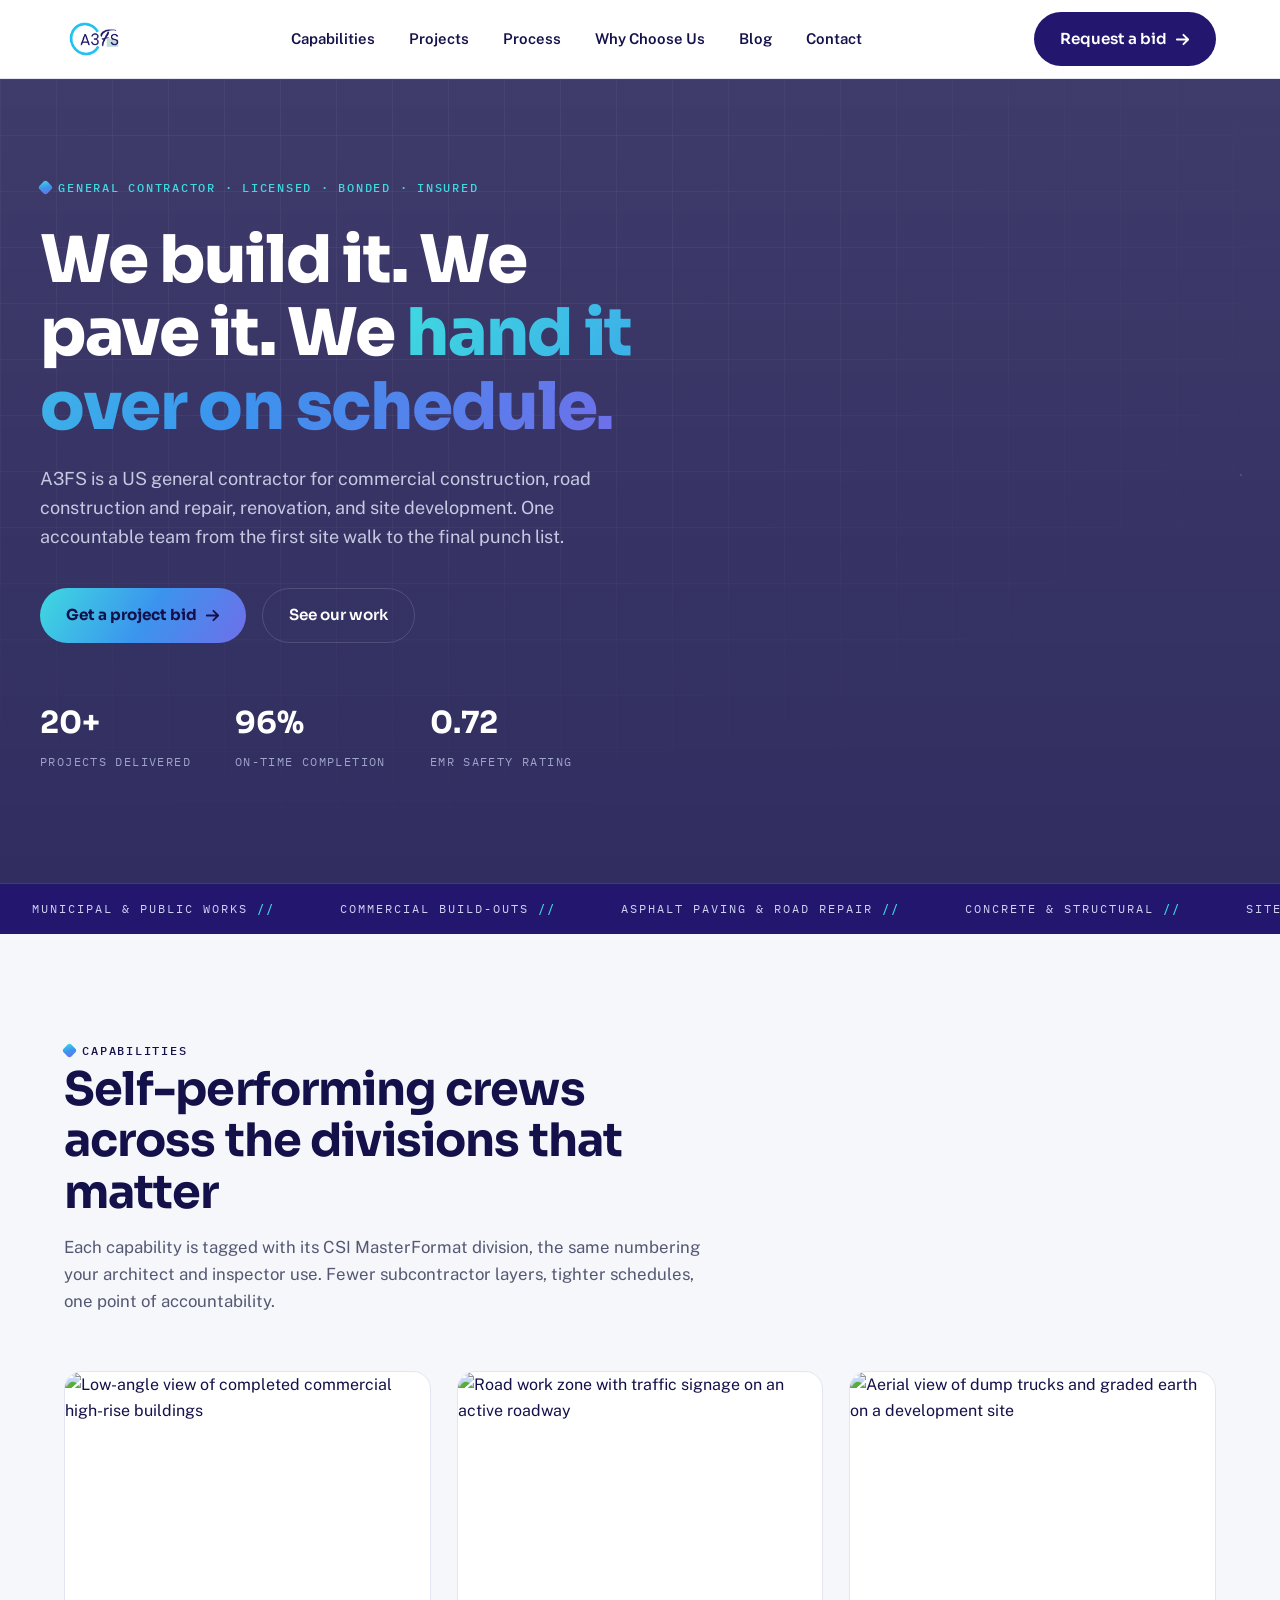
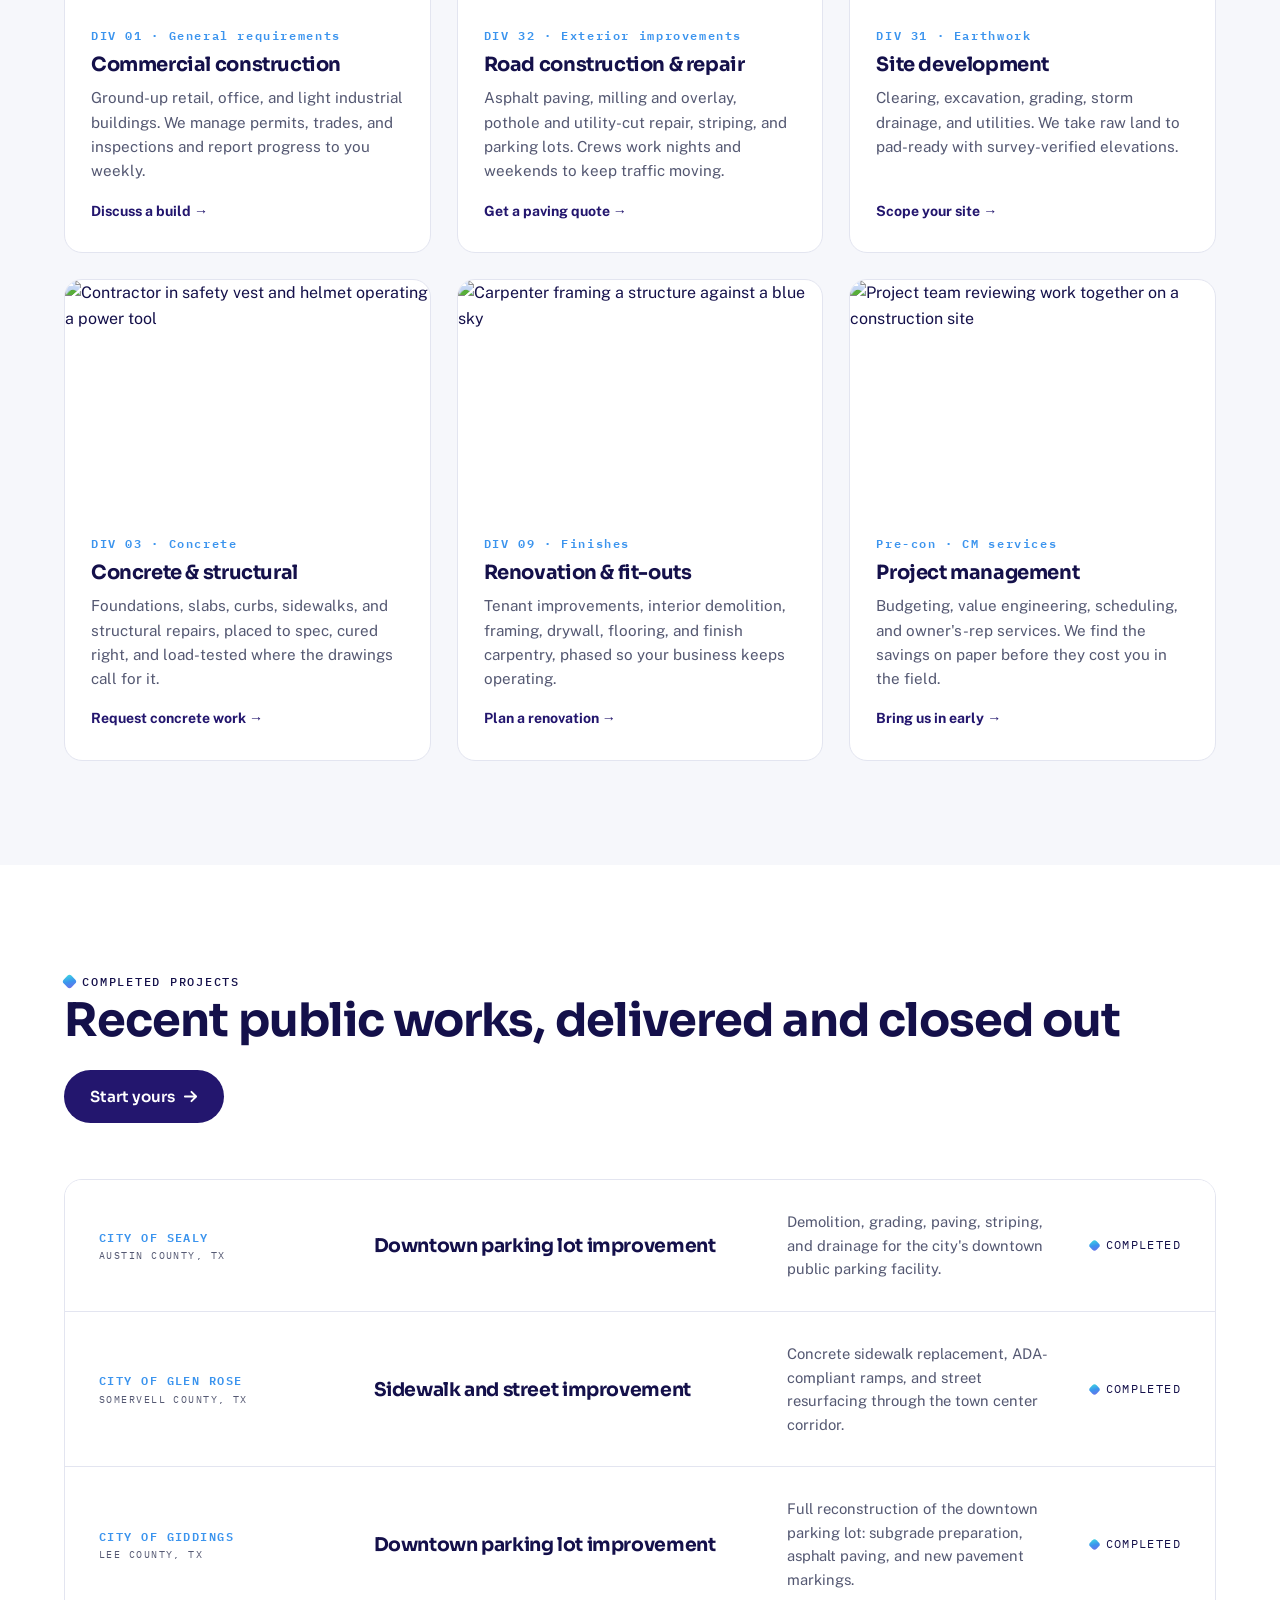
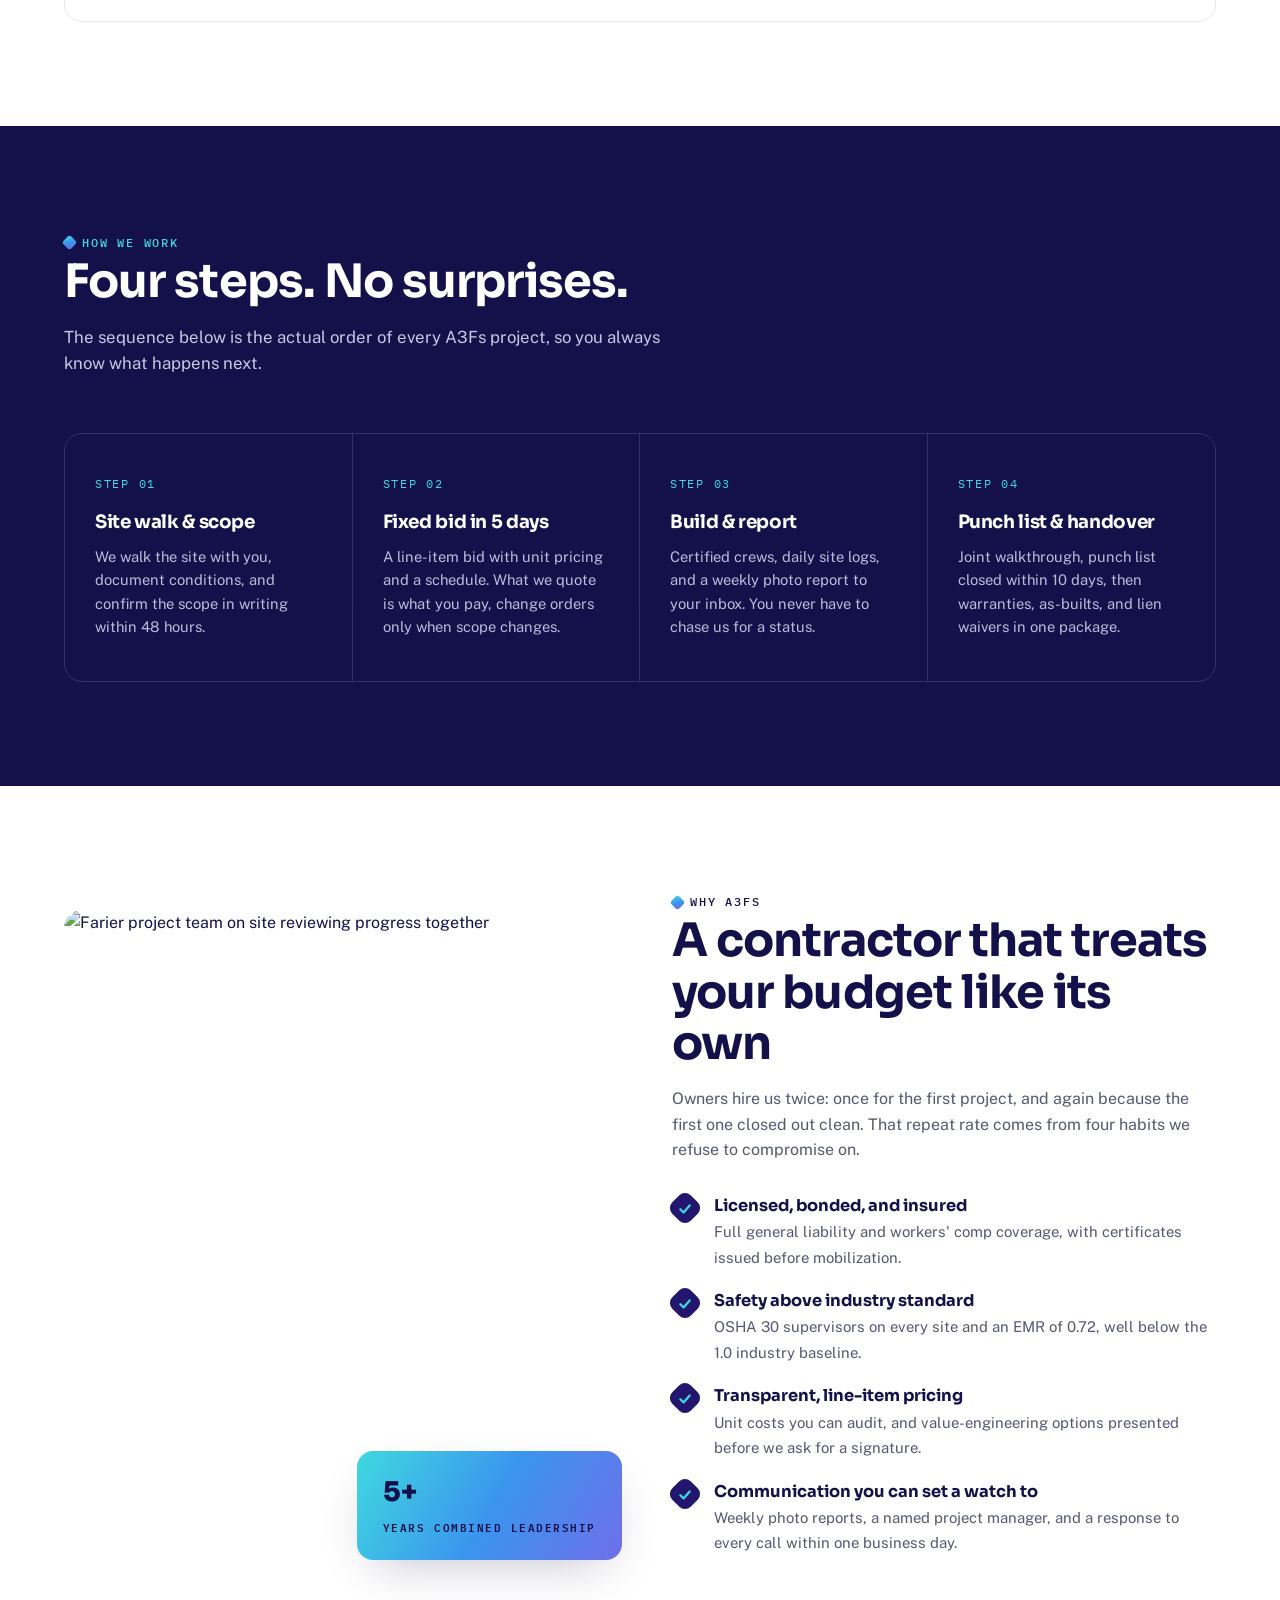
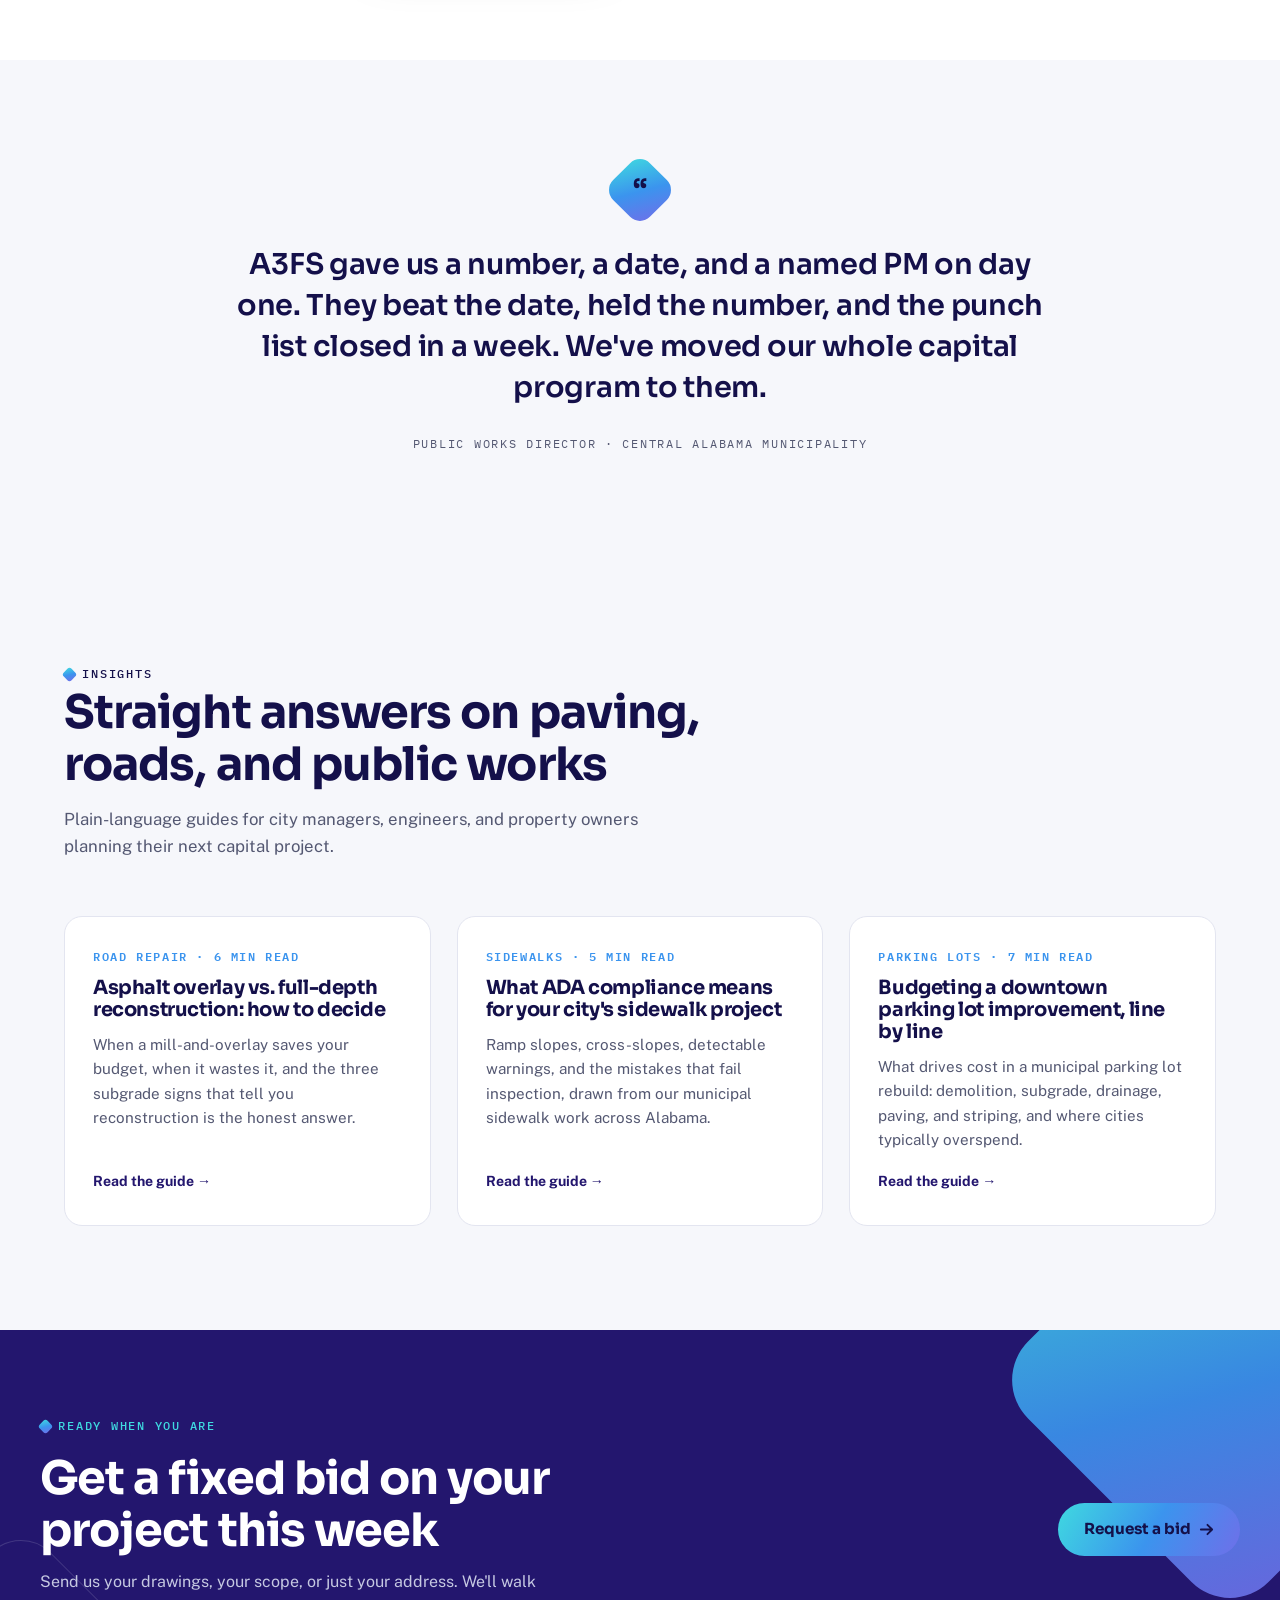
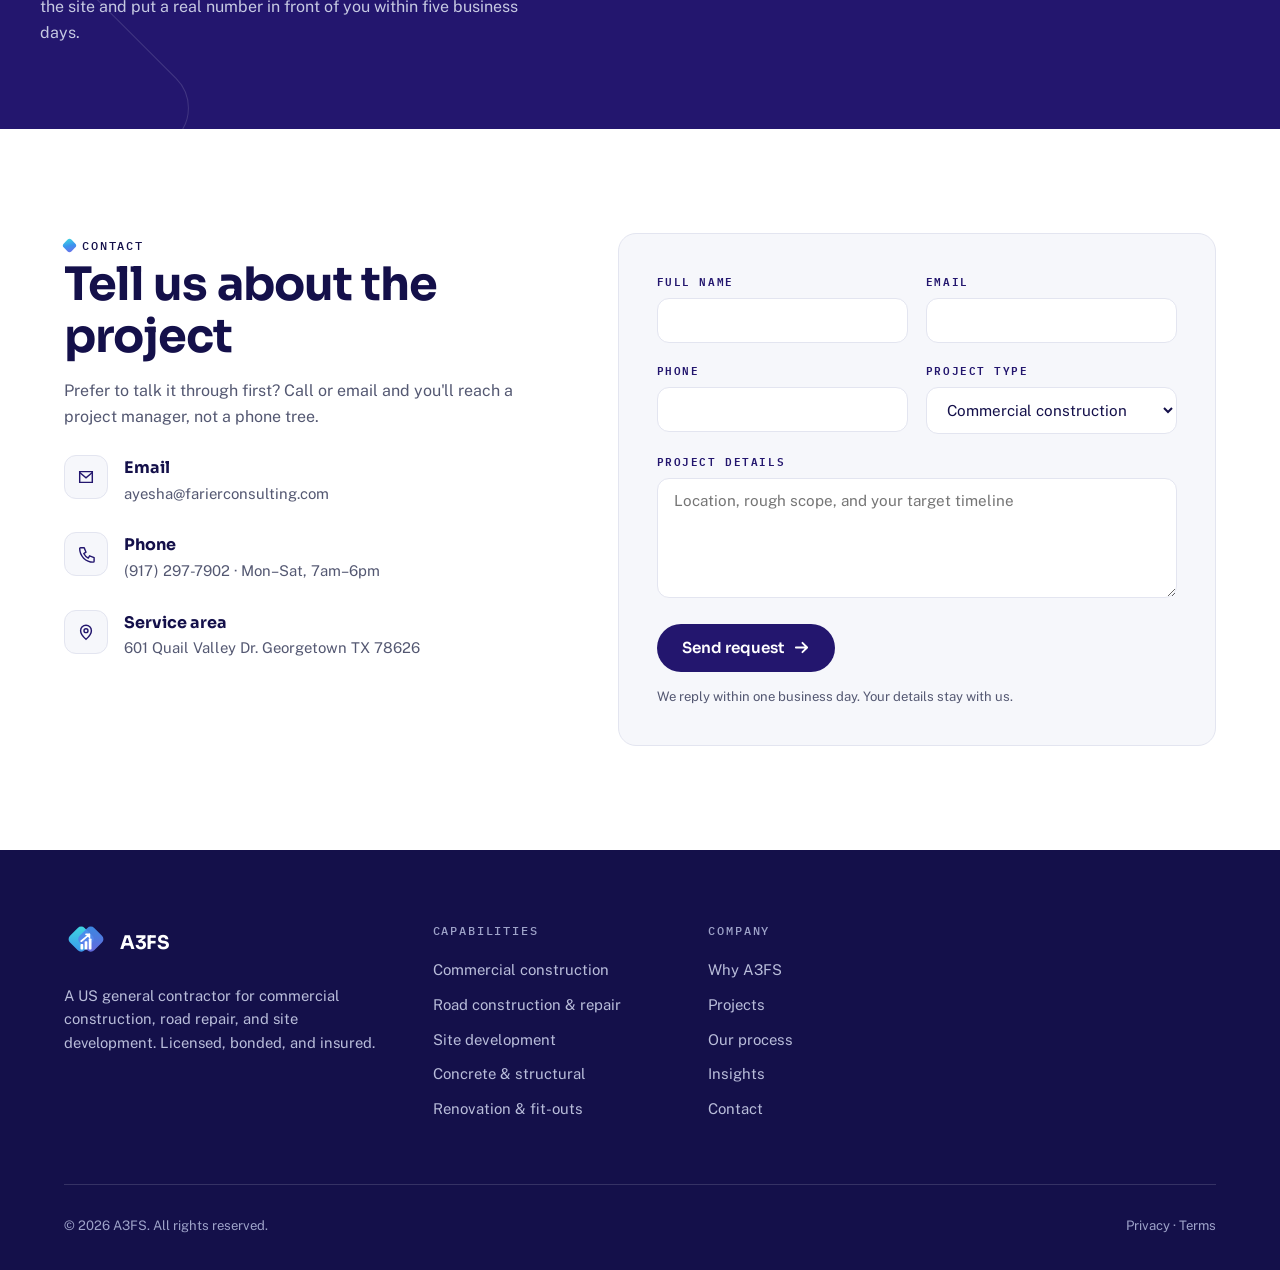
==== commit b28f41af: "Restructured" ====
--- a/index.html
+++ b/index.html
@@ -63,7 +63,7 @@
 <header class="nav">
   <div class="wrap nav-inner">
     <a class="brand" href="index.html" aria-label="A3FS home">
-        <img src="assets/a3fs logo.png" alt="A3FS logo" width="160" height="40">
+        <img src="assets/a3fsLogo.png" alt="A3FS logo" width="160" height="40">
     </a>
     <nav class="nav-links" id="navLinks" aria-label="Main">
       <a href="index.html#capabilities">Capabilities</a>
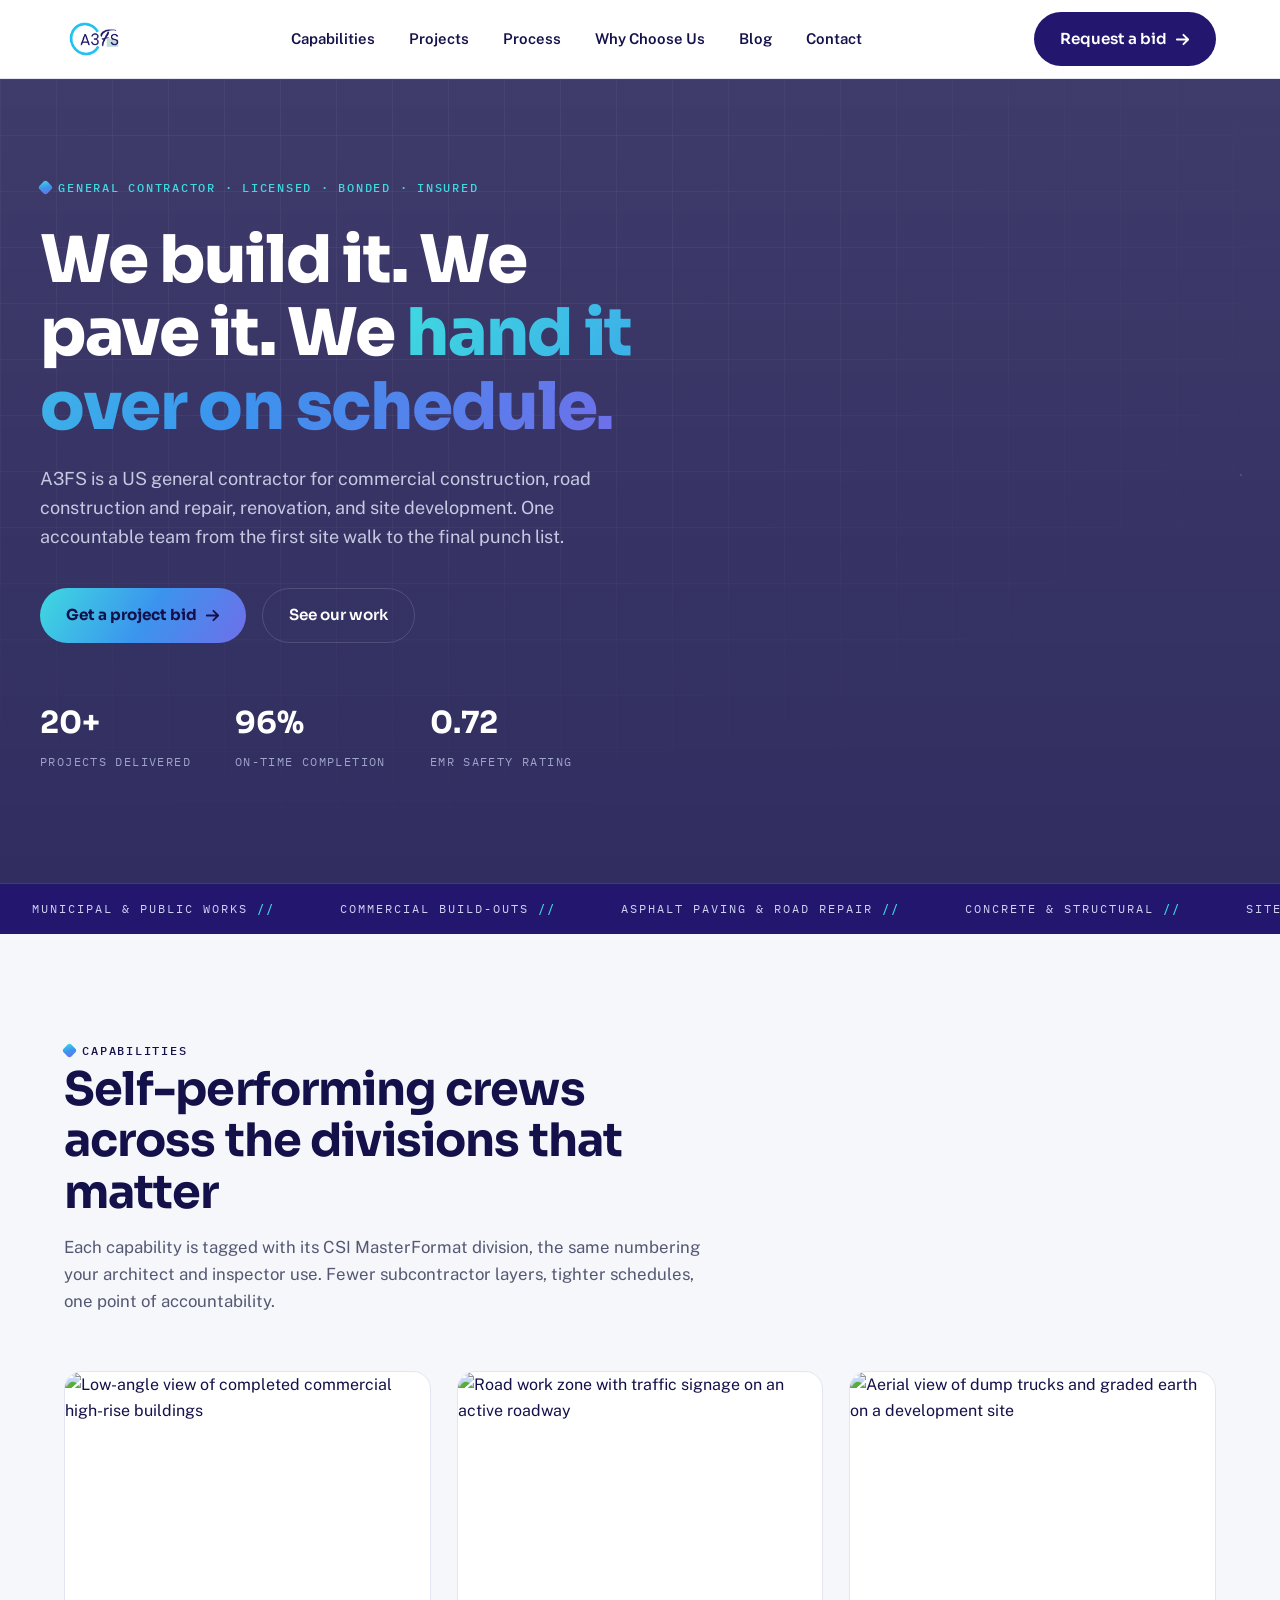
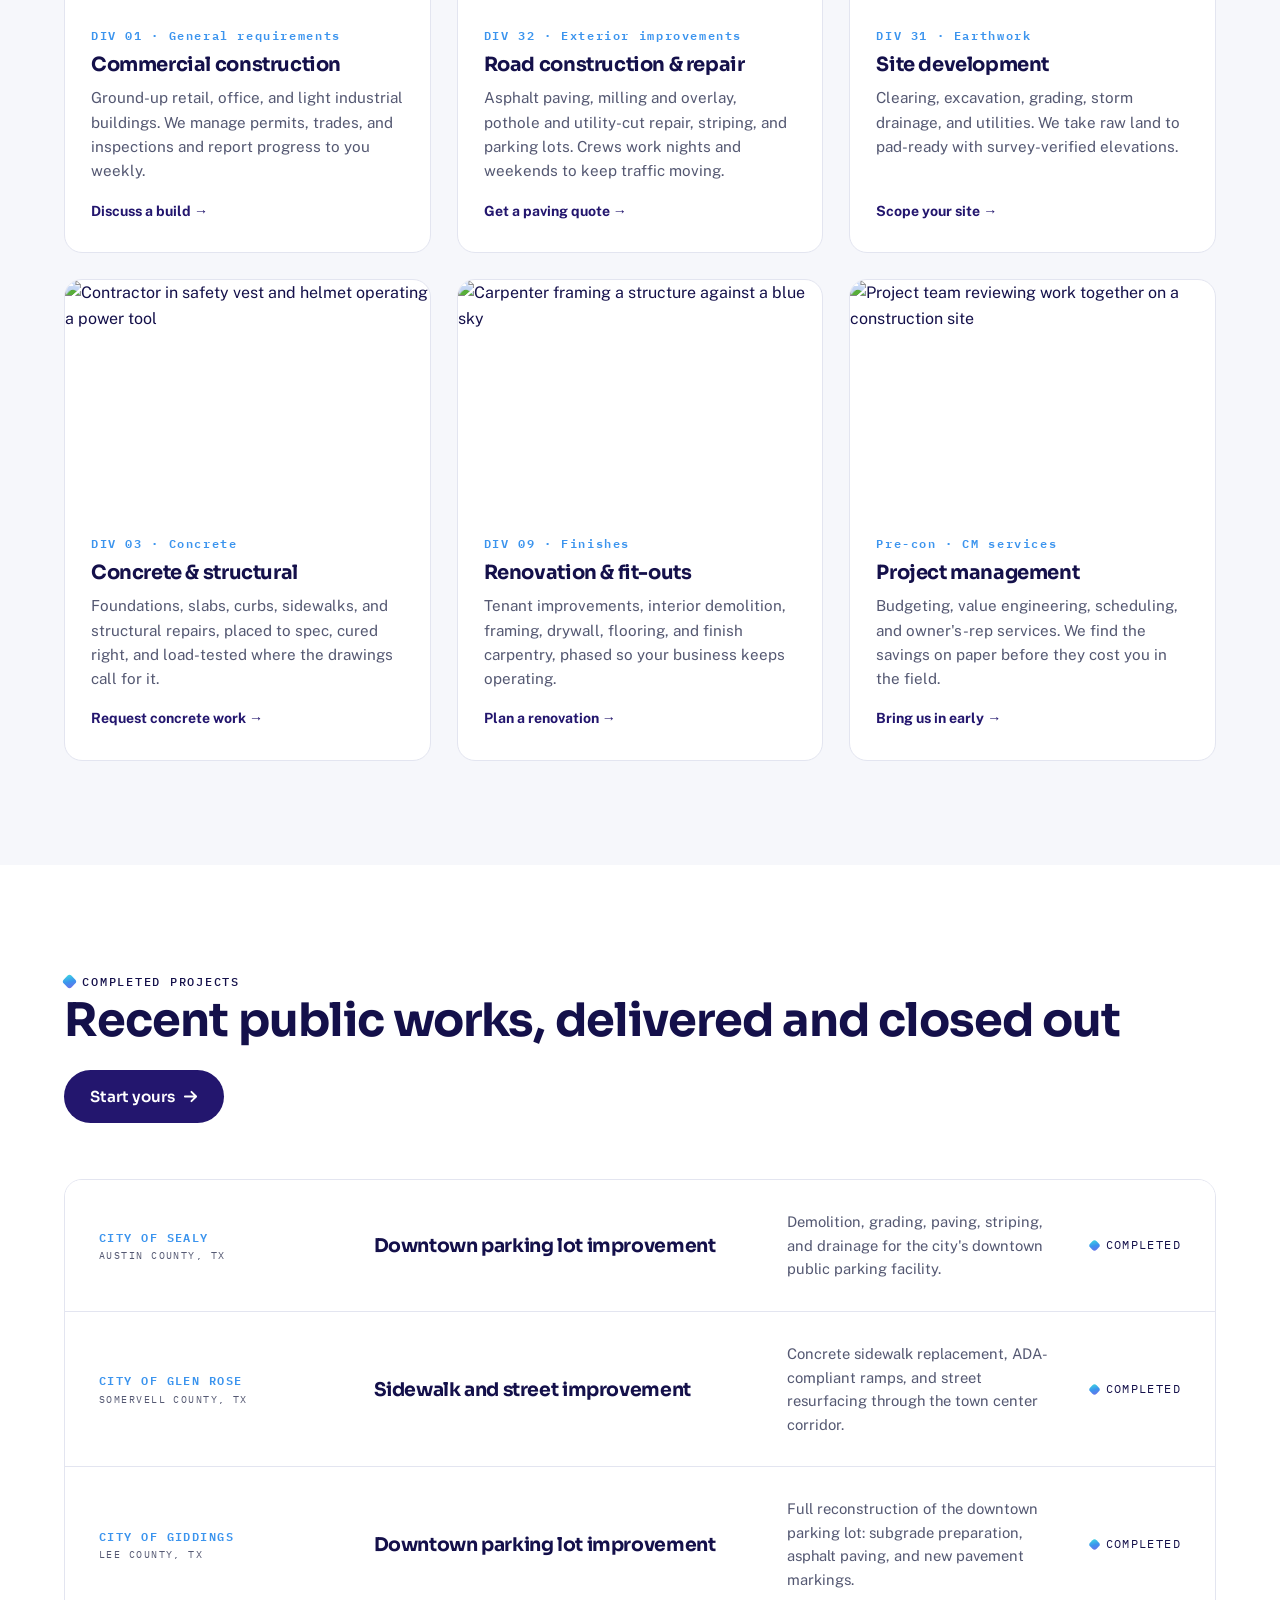
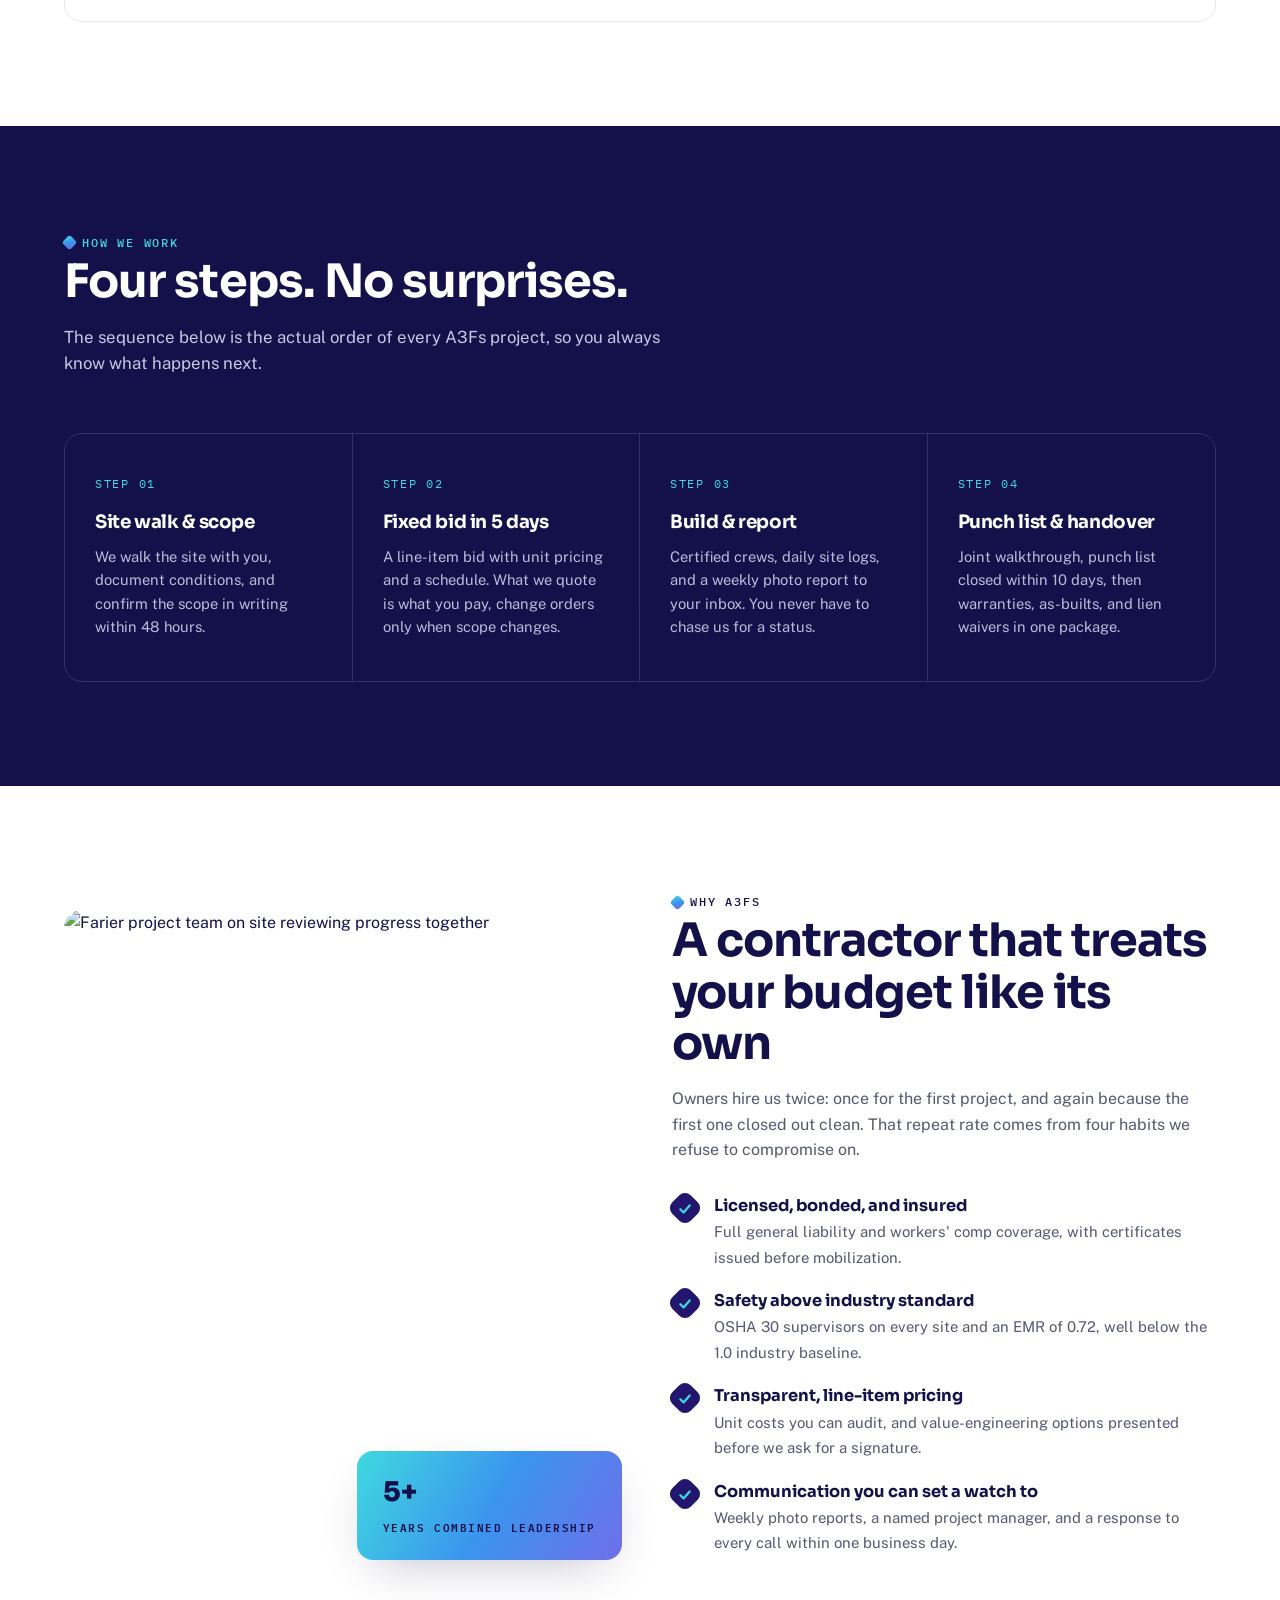
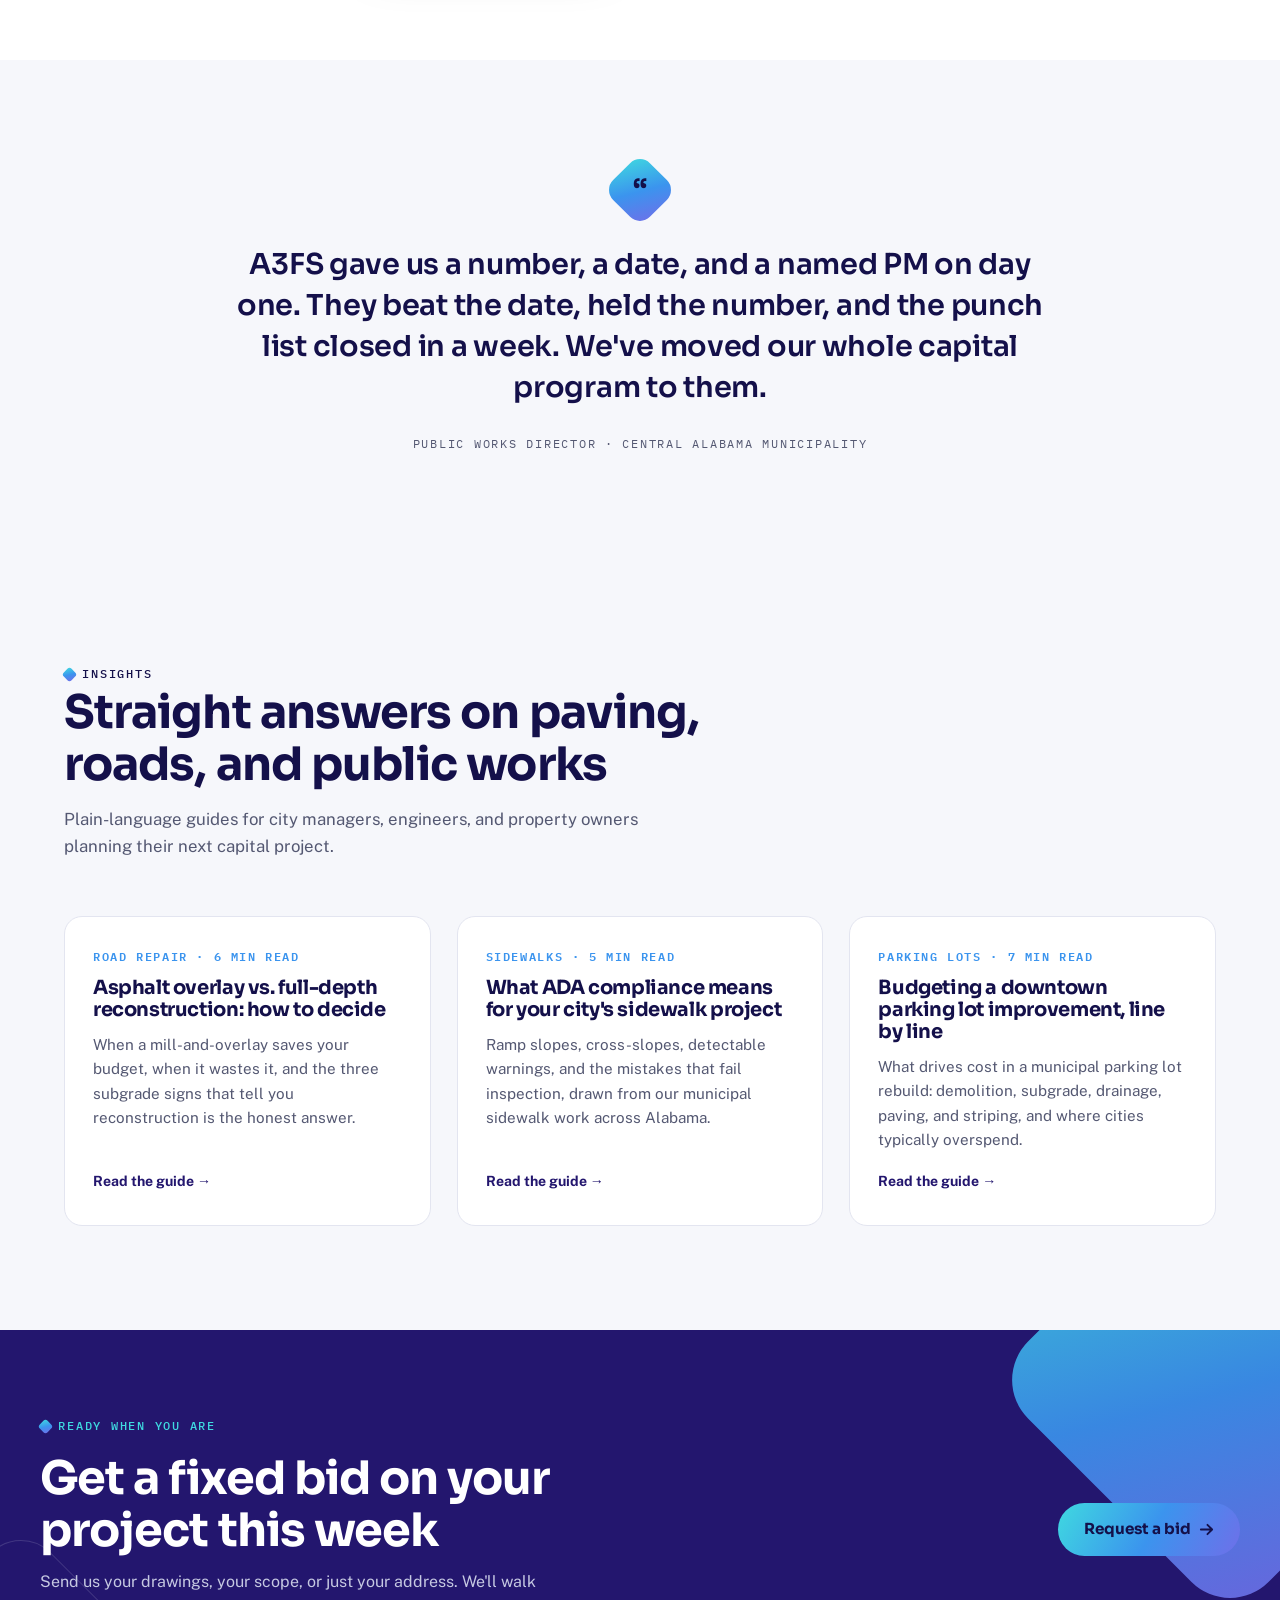
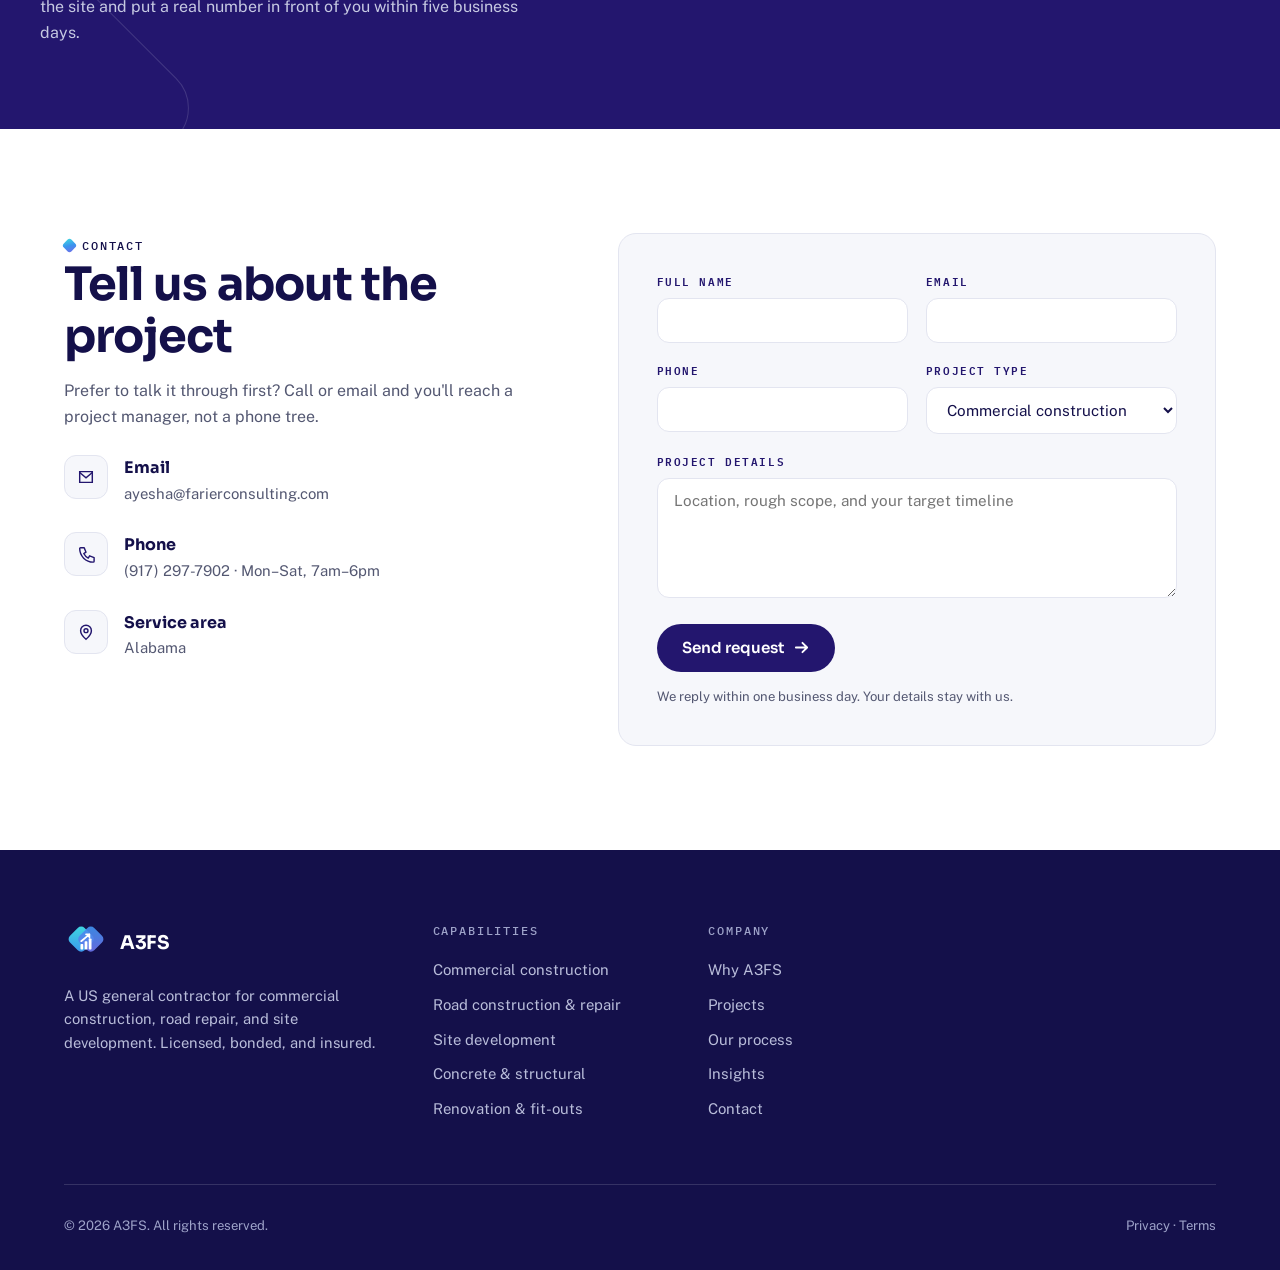
==== commit 92815355: "Restructured" ====
--- a/index.html
+++ b/index.html
@@ -357,7 +357,7 @@
       </div>
       <div class="c-item">
         <span class="tick"><svg width="18" height="18" viewBox="0 0 20 20" fill="none"><path d="M10 18s6-5.2 6-9.5a6 6 0 1 0-12 0C4 12.8 10 18 10 18Z" stroke="currentColor" stroke-width="1.6"/><circle cx="10" cy="8.5" r="2.2" stroke="currentColor" stroke-width="1.6"/></svg></span>
-        <div><b>Service area</b><span>601 Quail Valley Dr. Georgetown TX 78626</span></div>
+        <div><b>Service area</b><span>Alabama</span></div>
       </div>
     </div>
     <form class="reveal" id="bidForm" action="https://formsubmit.co/info@farierconsultingllc.com" method="post">
